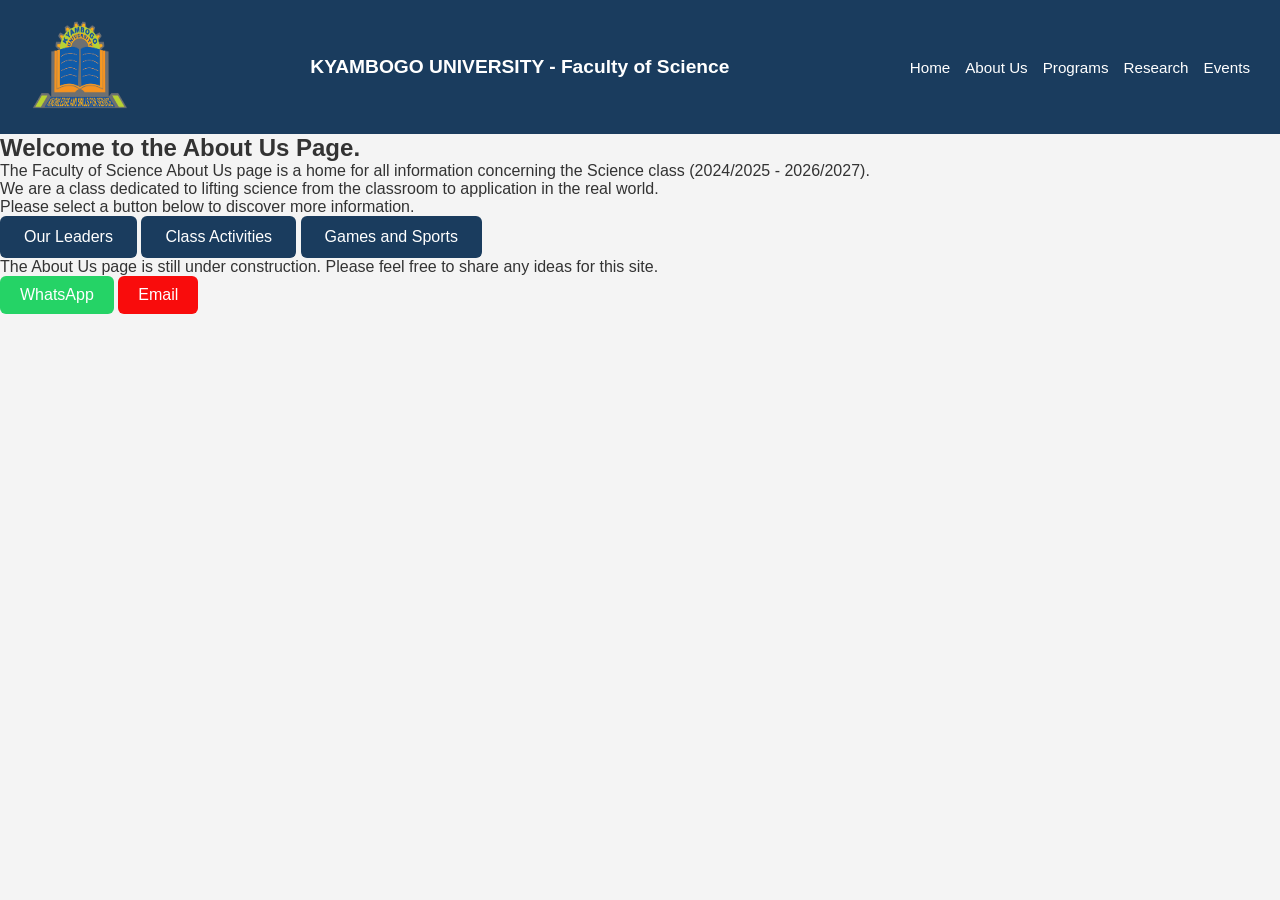
==== about.html @ 46106ded "Add files via upload" ====
<!DOCTYPE html>
<html lang="en">
<head>
    <meta charset="UTF-8">
    <meta name="viewport" content="width=device-width, initial-scale=1.0">
    <title>ESP-SITE</title>
    <link rel="stylesheet" href="style.css">
</head>
<body>
    <nav>
        <div class="logo">
            <img src="kyambogo-logo.png" alt="Kyambogo University Logo" class="logo" width="100" height="100">
        </div>
        <h1>KYAMBOGO UNIVERSITY - Faculty of Science</h1>
        <div class="nav-buttons">
            <a href="index.html" class="nav-button">Home</a>
            <a href="about.html" class="nav-button">About Us</a>
            <a href="programs.html" class="nav-button">Programs</a>
            <a href="research.html" class="nav-button">Research</a>
            <a href="events.html" class="nav-button">Events</a>
            </div>
    </nav>
    <div class="about-intro">
        <h2>Welcome to the About Us Page.</h2>
        <p>The Faculty of Science About Us page is a home for all information concerning the Science class (2024/2025 - 2026/2027).<br />
        We are a class dedicated to lifting science from the classroom to application in the real world.
        </p>
    </div>
        <p>Please select a button below to discover more information.</p>
    <div class="about-buttons">
        <button id="leaders-btn">Our Leaders</button>
        <button id="activities-btn">Class Activities</button>
        <button id="sports-btn">Games and Sports</button>
    </div>
    <p>The About Us page is still under construction. Please feel free to share any ideas for this site.</p>
    <div class="chat-buttons">
        <a href="https://wa.me/message/AQWI6FFGM642B1"><button class="whatsapp">WhatsApp</button></a>
        <a href="mailto:kavumarodgersscientist@gmail.com"><button class="email">Email</button></a>
    </div>
    <div id="about-section">

    </div>
    <script src="about.js"></script>
</body>
</html>
---- style.css ----
* {
    margin: 0;
    padding: 0;
    box-sizing: border-box;
}

body {
    font-family: Arial, sans-serif;
    background-color: #f4f4f4;
    color: #333;
}

nav {
    display: flex;
    align-items: center;
    justify-content: space-between;
    background-color: #1a3c5e;
    padding: 15px 30px;
    color: white;
}

nav h1 {
    font-size: 1.2rem;
}

.nav-buttons {
    display: flex;
    gap: 15px;
}

.nav-button {
    color: white;
    text-decoration: none;
    font-size: 0.95rem;
}

.nav-button:hover {
    text-decoration: underline;
}

.welcome-container {
    padding: 40px 30px;
    max-width: 900px;
    margin: 0 auto;
}

.welcome h2 {
    margin-bottom: 10px;
    color: #1a3c5e;
}
.faculty-info {
    margin-top: 25px;
}

.faculty-info h3 {
    margin-bottom: 8px;
    color: #1a3c5e;
}

h4 {
    text-align: center;
    margin: 20px 0 10px;
}

.program-buttons {
    display: flex;
    justify-content: center;
    gap: 15px;
    margin-bottom: 30px;
}

.whatsapp {
    display: inline-block;
    background-color: #25D366;
    color: white;
    padding: 10px 20px;
    border-radius: 6px;
    text-decoration: none;
    font-size: 1rem;
}

.email {
    display: inline-block;
    background-color: #f90c0c;
    color: white;
    padding: 10px 20px;
    border-radius: 6px;
    text-decoration: none;
    font-size: 1rem;
}
button {
    background-color: #1a3c5e;
    color: white;
    border: none;
    padding: 12px 24px;
    border-radius: 6px;
    cursor: pointer;
    font-size: 1rem;
    flex: 0 1 auto;
}

button:hover {
    background-color: #2a5c8e;
}

#text-area {
    max-width: 900px;
    margin: 0 auto;
    padding: 30px;
    background-color: white;
    border-radius: 8px;
}

table {
    width: 100%;
    border-collapse: collapse;
    margin-bottom: 30px;
    font-size: 0.95rem;
}

th {
    background-color: #1a3c5e;
    color: white;
    padding: 10px 14px;
    text-align: left;
}

td {
    padding: 10px 14px;
    border-bottom: 1px solid #ddd;
}

tr:nth-child(even) {
    background-color: #f9f9f9;
}

tr:hover {
    background-color: #eef3f8;
}
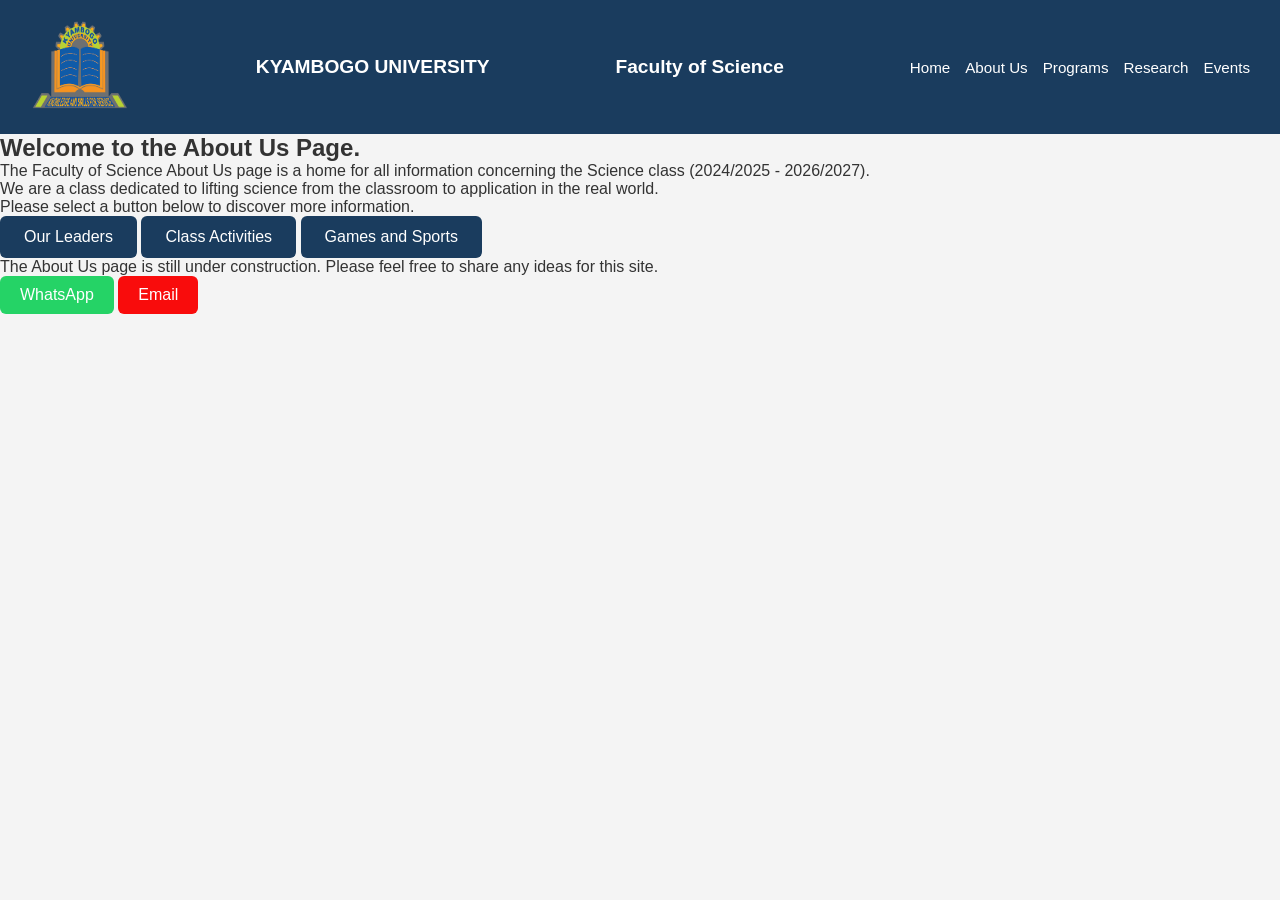
==== commit e0641fb7: "Refactor About Us page structure and content" ====
--- a/about.html
+++ b/about.html
@@ -11,7 +11,8 @@
         <div class="logo">
             <img src="kyambogo-logo.png" alt="Kyambogo University Logo" class="logo" width="100" height="100">
         </div>
-        <h1>KYAMBOGO UNIVERSITY - Faculty of Science</h1>
+        <h1>KYAMBOGO UNIVERSITY</h1>
+        <h1 align="center">Faculty of Science</h1>
         <div class="nav-buttons">
             <a href="index.html" class="nav-button">Home</a>
             <a href="about.html" class="nav-button">About Us</a>
@@ -42,4 +43,5 @@
     </div>
     <script src="about.js"></script>
 </body>
-</html>+
+</html>
--- a/style.css
+++ b/style.css
@@ -19,6 +19,17 @@
     color: white;
 }
 
+@media (max-width: 600px) {
+    nav {
+        flex-direction: column;
+        gap: 10px;
+    }
+    .tab-buttons {
+        display: flex;
+        flex-direction: column;
+        gap: 10px;
+    }
+}
 nav h1 {
     font-size: 1.2rem;
 }
@@ -136,4 +147,39 @@
 
 tr:hover {
     background-color: #eef3f8;
-}+
+}
+
+th:nth-child(1), td:nth-child(1) {width: 15%;}
+th:nth-child(2), td:nth-child(2) {width: 40%;}
+th:nth-child(3), td:nth-child(3) {width: 30%;}
+th:nth-child(4), td:nth-child(4) {width: 15%;}
+
+.tab-buttons {
+    display: flex;
+    gap: 5px;
+    margin-bottom: 0;
+    margin-top: 20px;
+}
+
+.tab-buttons button {
+    background-color: #e0e0e0;
+    color: #333;
+    border: none;
+    padding: 10px 20px;
+    border-radius: 6px 6px 0 0;
+    cursor: pointer;
+    font-size: 0.9rem;
+}
+
+.tab-buttons button:hover {
+    background-color: #1a3c5e;
+    color: white;
+}
+
+.tab-buttons button:active {
+    background-color: #1a3c5e;
+    color: white;
+}
+
+
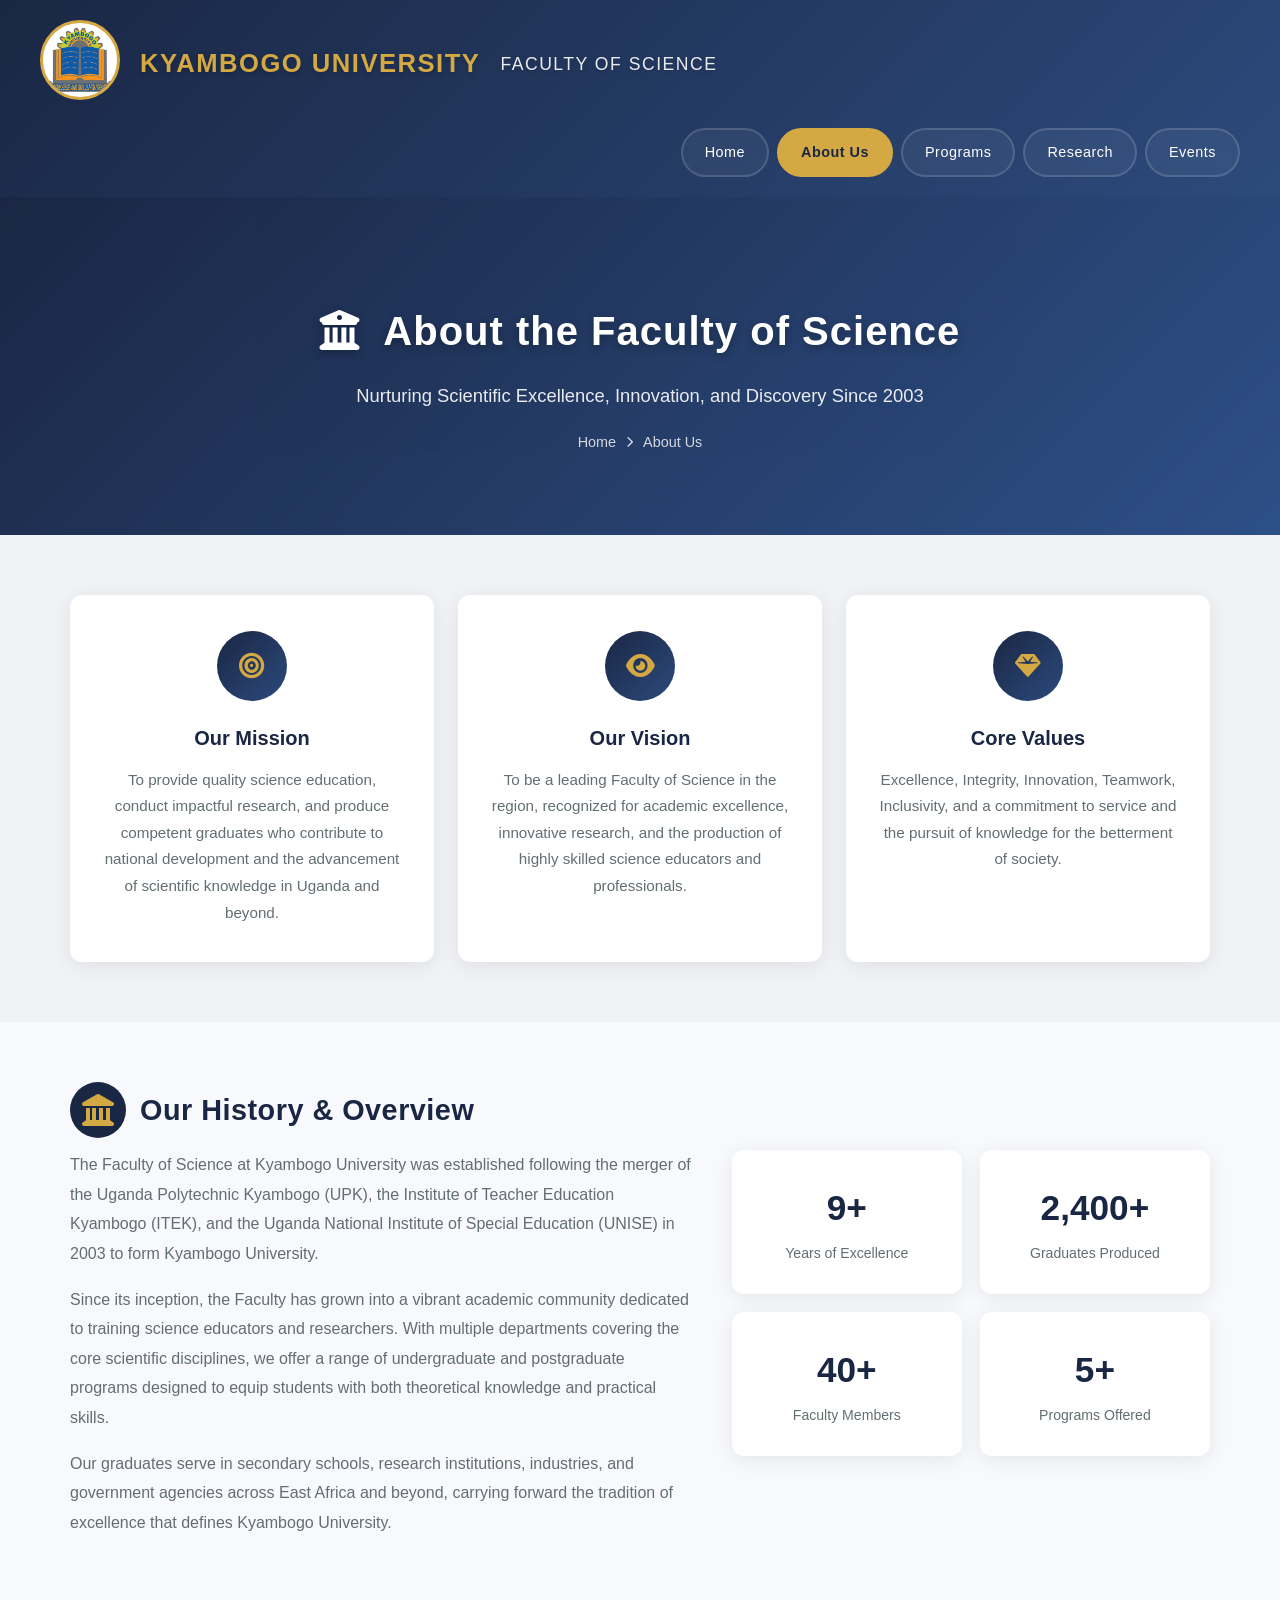
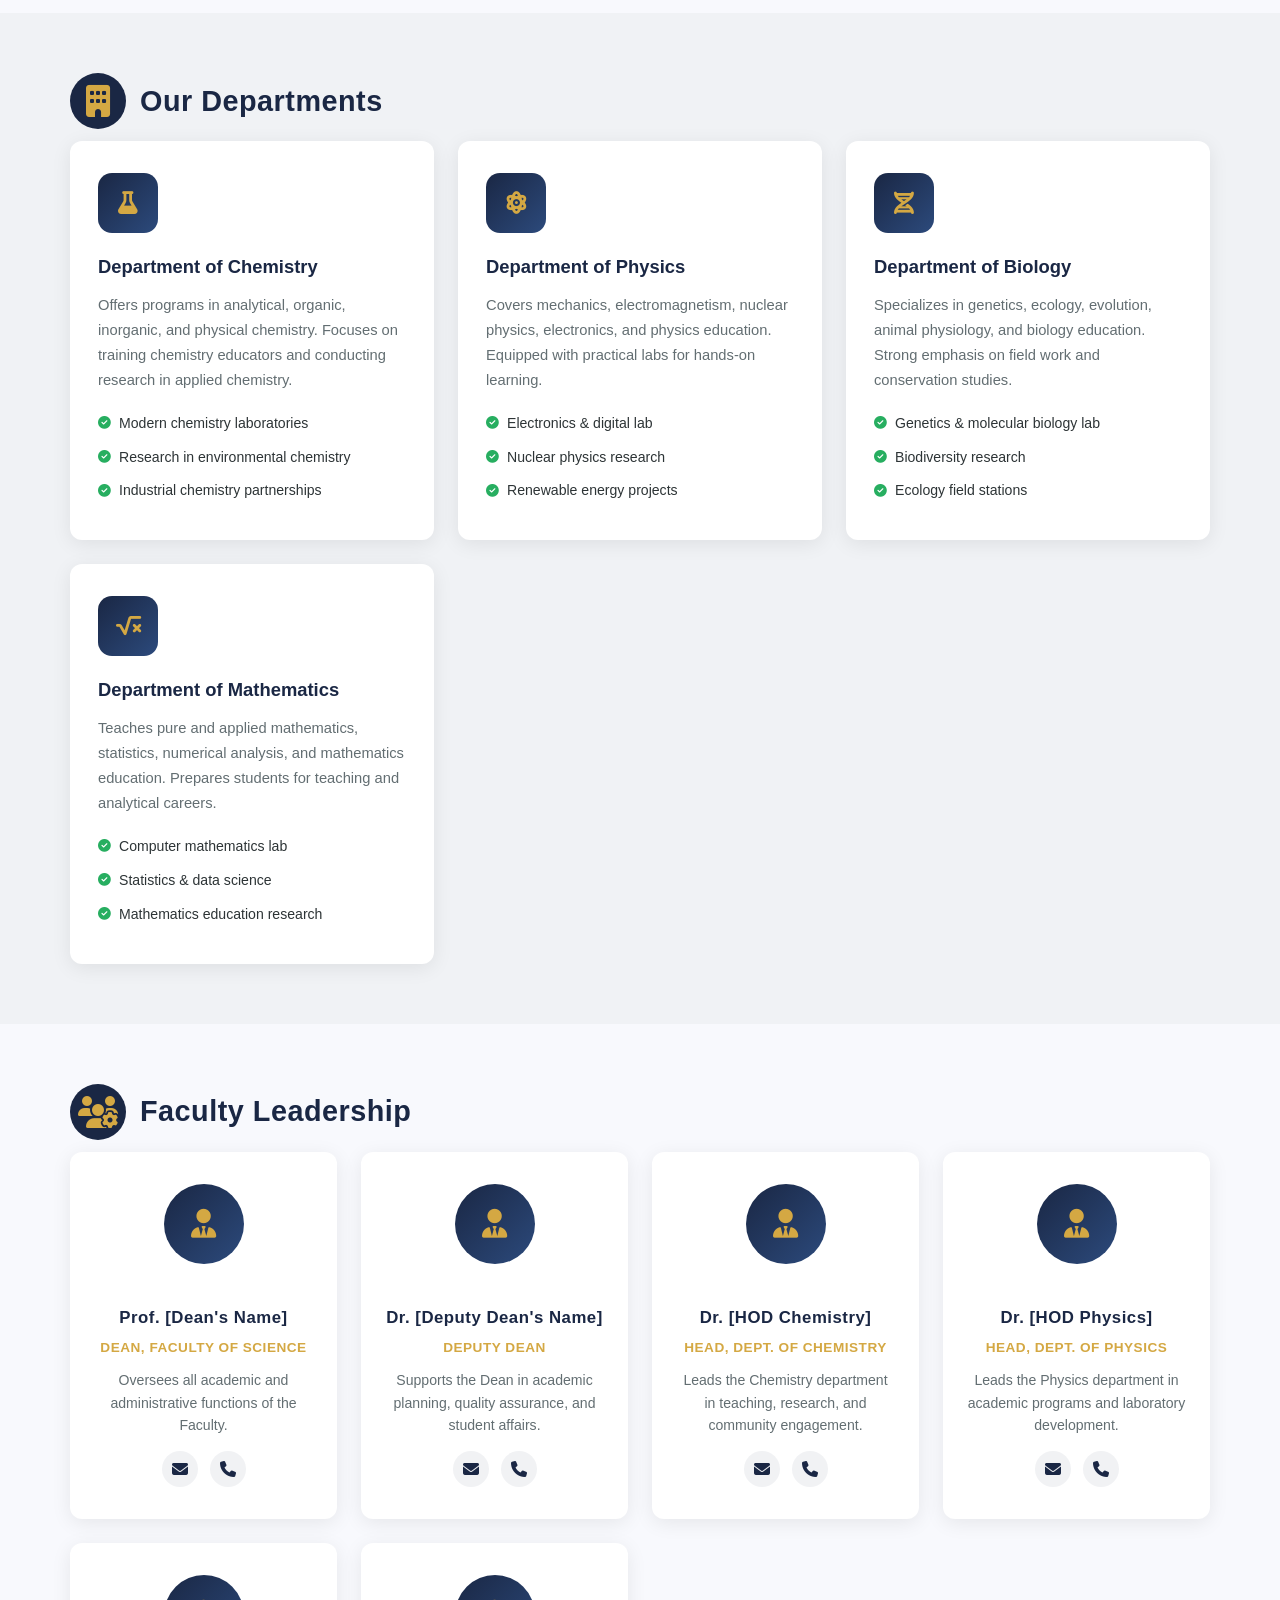
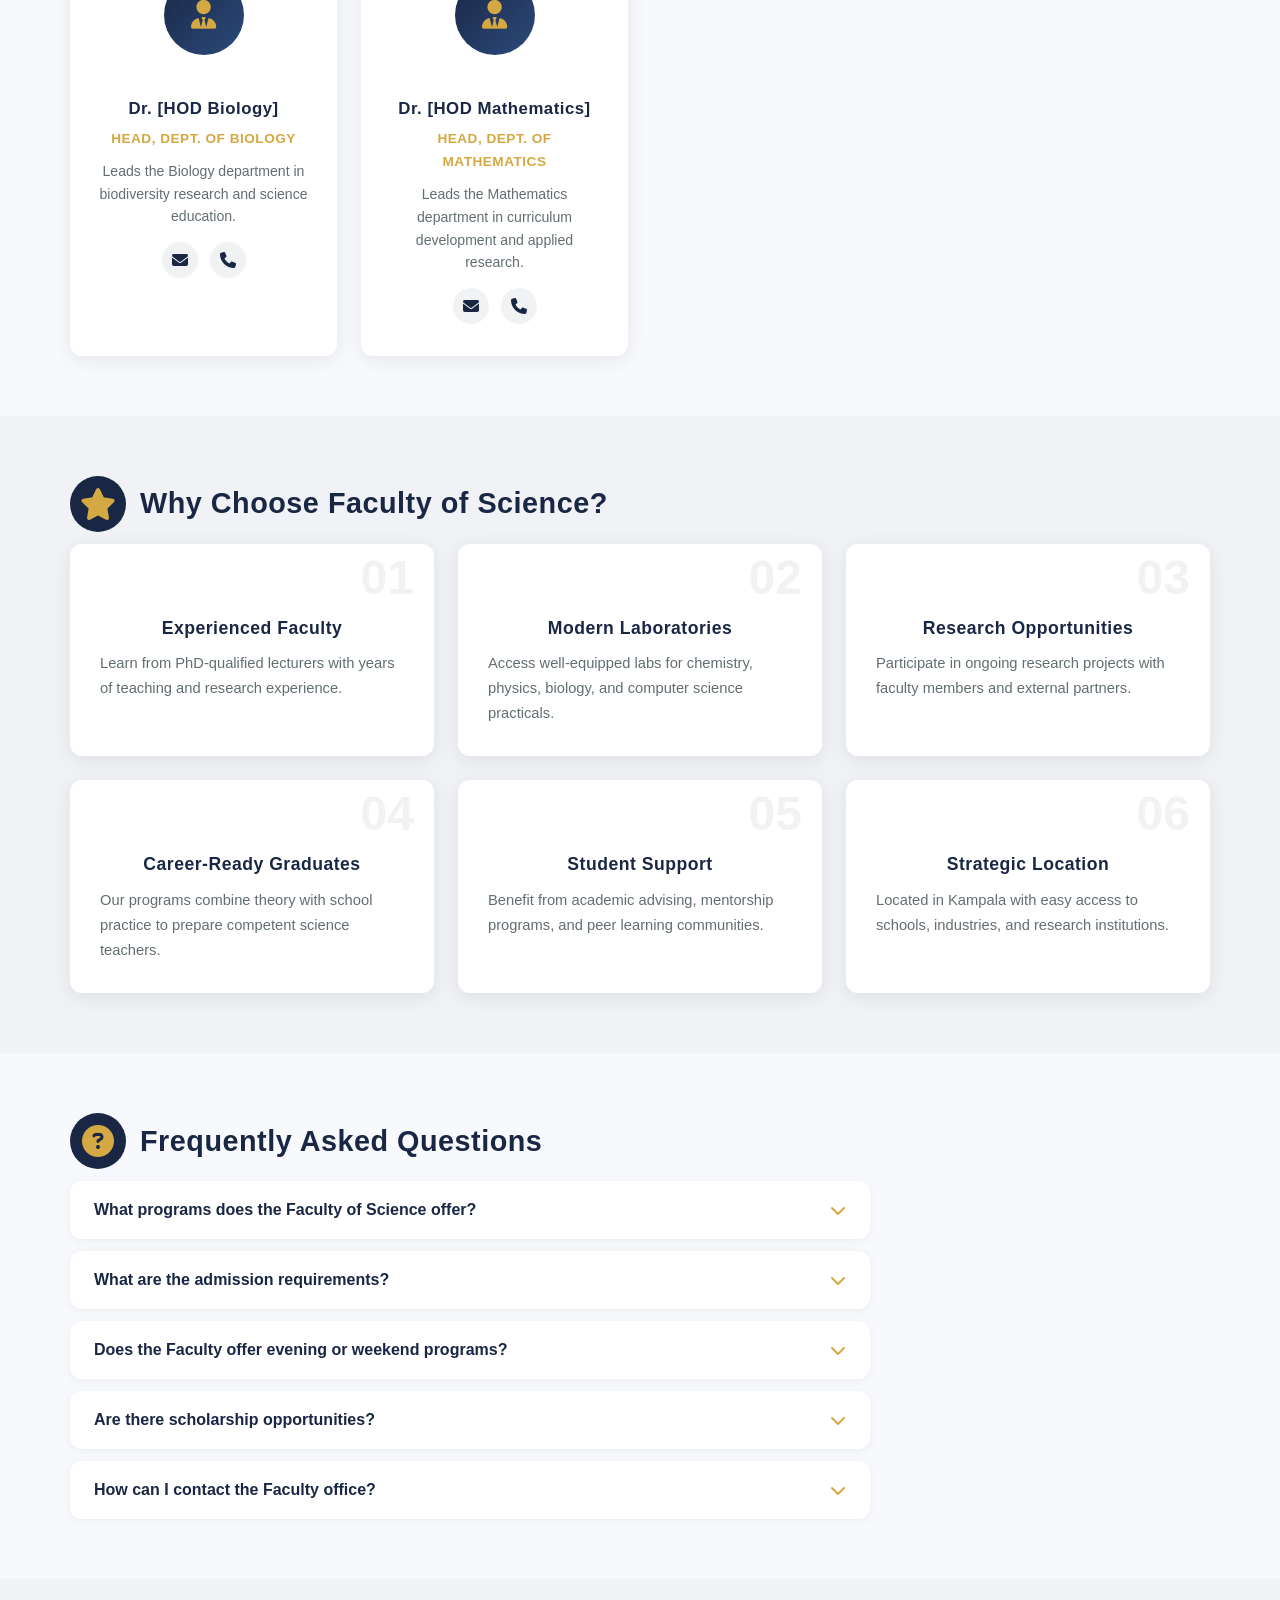
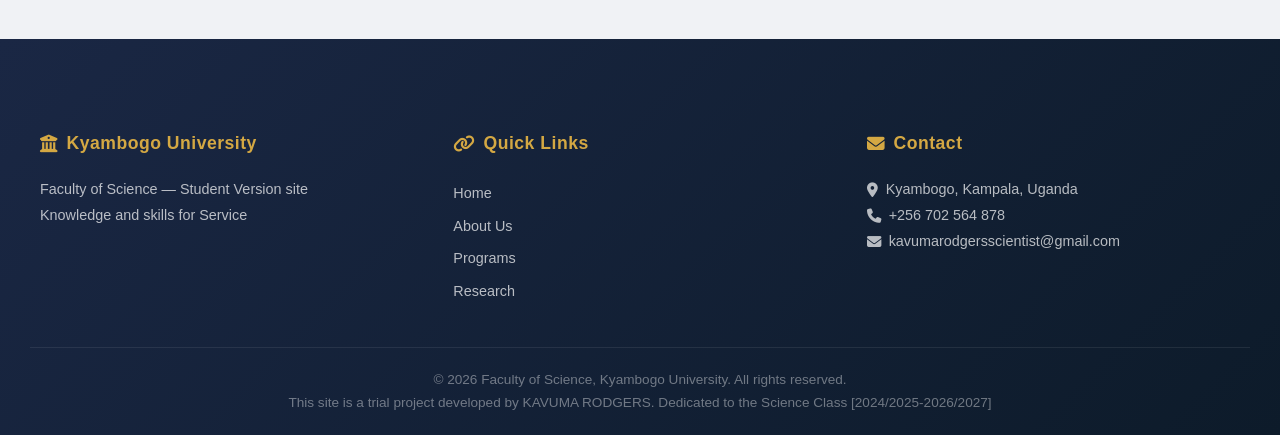
==== commit cb49fdd6: "Add about page for Faculty of Science This HTML file provides an overview of the Faculty of Science " ====
--- a/about.html
+++ b/about.html
@@ -1,47 +1,431 @@
-<!DOCTYPE html>
-<html lang="en">
-<head>
-    <meta charset="UTF-8">
-    <meta name="viewport" content="width=device-width, initial-scale=1.0">
-    <title>ESP-SITE</title>
-    <link rel="stylesheet" href="style.css">
-</head>
-<body>
-    <nav>
-        <div class="logo">
-            <img src="kyambogo-logo.png" alt="Kyambogo University Logo" class="logo" width="100" height="100">
-        </div>
-        <h1>KYAMBOGO UNIVERSITY</h1>
-        <h1 align="center">Faculty of Science</h1>
-        <div class="nav-buttons">
-            <a href="index.html" class="nav-button">Home</a>
-            <a href="about.html" class="nav-button">About Us</a>
-            <a href="programs.html" class="nav-button">Programs</a>
-            <a href="research.html" class="nav-button">Research</a>
-            <a href="events.html" class="nav-button">Events</a>
-            </div>
-    </nav>
-    <div class="about-intro">
-        <h2>Welcome to the About Us Page.</h2>
-        <p>The Faculty of Science About Us page is a home for all information concerning the Science class (2024/2025 - 2026/2027).<br />
-        We are a class dedicated to lifting science from the classroom to application in the real world.
-        </p>
-    </div>
-        <p>Please select a button below to discover more information.</p>
-    <div class="about-buttons">
-        <button id="leaders-btn">Our Leaders</button>
-        <button id="activities-btn">Class Activities</button>
-        <button id="sports-btn">Games and Sports</button>
-    </div>
-    <p>The About Us page is still under construction. Please feel free to share any ideas for this site.</p>
-    <div class="chat-buttons">
-        <a href="https://wa.me/message/AQWI6FFGM642B1"><button class="whatsapp">WhatsApp</button></a>
-        <a href="mailto:kavumarodgersscientist@gmail.com"><button class="email">Email</button></a>
-    </div>
-    <div id="about-section">
-
-    </div>
-    <script src="about.js"></script>
-</body>
-
-</html>
+<!-- ==================== about.html ==================== -->
+<!DOCTYPE html>
+<html lang="en">
+<head>
+    <meta charset="UTF-8">
+    <meta name="viewport" content="width=device-width, initial-scale=1.0">
+    <title>About Us - Faculty of Science | Kyambogo University</title>
+    <link rel="stylesheet" href="style.css">
+    <link rel="stylesheet" href="https://cdnjs.cloudflare.com/ajax/libs/font-awesome/6.5.0/css/all.min.css">
+</head>
+<body>
+
+    <!-- NAVIGATION -->
+    <nav>
+        <div class="logo">
+            <img src="kyambogo-logo.png" alt="Kyambogo University Logo" class="logo" width="100" height="100">
+        </div>
+        <h1>KYAMBOGO UNIVERSITY</h1>
+        <h1>Faculty of Science</h1>
+        <div class="nav-buttons">
+            <a href="index.html" class="nav-button">Home</a>
+            <a href="about.html" class="nav-button active-page">About Us</a>
+            <a href="programs.html" class="nav-button">Programs</a>
+            <a href="research.html" class="nav-button">Research</a>
+            <a href="events.html" class="nav-button">Events</a>
+        </div>
+    </nav>
+
+    <!-- PAGE HERO BANNER -->
+    <section class="page-hero about-hero">
+        <div class="hero-overlay"></div>
+        <div class="hero-content">
+            <h1><i class="fas fa-university"></i> About the Faculty of Science</h1>
+            <p>Nurturing Scientific Excellence, Innovation, and Discovery Since 2003</p>
+            <div class="hero-breadcrumb">
+                <a href="index.html">Home</a> <i class="fas fa-chevron-right"></i> <span>About Us</span>
+            </div>
+        </div>
+    </section>
+
+    <!-- MISSION, VISION, VALUES -->
+    <section class="content-section">
+        <div class="section-container">
+            <div class="mvv-grid">
+                <div class="mvv-card">
+                    <div class="mvv-icon"><i class="fas fa-bullseye"></i></div>
+                    <h3>Our Mission</h3>
+                    <p>To provide quality science education, conduct impactful research, and produce 
+                    competent graduates who contribute to national development and the advancement 
+                    of scientific knowledge in Uganda and beyond.</p>
+                </div>
+                <div class="mvv-card">
+                    <div class="mvv-icon"><i class="fas fa-eye"></i></div>
+                    <h3>Our Vision</h3>
+                    <p>To be a leading Faculty of Science in the region, recognized for academic 
+                    excellence, innovative research, and the production of highly skilled science 
+                    educators and professionals.</p>
+                </div>
+                <div class="mvv-card">
+                    <div class="mvv-icon"><i class="fas fa-gem"></i></div>
+                    <h3>Core Values</h3>
+                    <p>Excellence, Integrity, Innovation, Teamwork, Inclusivity, and a commitment 
+                    to service and the pursuit of knowledge for the betterment of society.</p>
+                </div>
+            </div>
+        </div>
+    </section>
+
+    <!-- HISTORY & OVERVIEW -->
+    <section class="content-section alt-bg">
+        <div class="section-container">
+            <div class="section-title">
+                <i class="fas fa-landmark"></i>
+                <h2>Our History & Overview</h2>
+            </div>
+            <div class="two-col-layout">
+                <div class="text-block">
+                    <p>The Faculty of Science at Kyambogo University was established following the 
+                    merger of the Uganda Polytechnic Kyambogo (UPK), the Institute of Teacher 
+                    Education Kyambogo (ITEK), and the Uganda National Institute of Special 
+                    Education (UNISE) in 2003 to form Kyambogo University.</p>
+                    <p>Since its inception, the Faculty has grown into a vibrant academic community 
+                    dedicated to training science educators and researchers. With multiple departments 
+                    covering the core scientific disciplines, we offer a range of undergraduate and 
+                    postgraduate programs designed to equip students with both theoretical knowledge 
+                    and practical skills.</p>
+                    <p>Our graduates serve in secondary schools, research institutions, industries, 
+                    and government agencies across East Africa and beyond, carrying forward the 
+                    tradition of excellence that defines Kyambogo University.</p>
+                </div>
+                <div class="stats-block">
+                    <div class="stat-card">
+                        <div class="stat-number" data-target="20">0</div>
+                        <div class="stat-label">Years of Excellence</div>
+                    </div>
+                    <div class="stat-card">
+                        <div class="stat-number" data-target="5000">0</div>
+                        <div class="stat-label">Graduates Produced</div>
+                    </div>
+                    <div class="stat-card">
+                        <div class="stat-number" data-target="85">0</div>
+                        <div class="stat-label">Faculty Members</div>
+                    </div>
+                    <div class="stat-card">
+                        <div class="stat-number" data-target="12">0</div>
+                        <div class="stat-label">Programs Offered</div>
+                    </div>
+                </div>
+            </div>
+        </div>
+    </section>
+
+    <!-- DEPARTMENTS -->
+    <section class="content-section">
+        <div class="section-container">
+            <div class="section-title">
+                <i class="fas fa-building"></i>
+                <h2>Our Departments</h2>
+            </div>
+            <div class="dept-grid">
+                <div class="dept-card">
+                    <div class="dept-icon"><i class="fas fa-flask"></i></div>
+                    <h3>Department of Chemistry</h3>
+                    <p>Offers programs in analytical, organic, inorganic, and physical chemistry. 
+                    Focuses on training chemistry educators and conducting research in applied chemistry.</p>
+                    <ul class="dept-highlights">
+                        <li><i class="fas fa-check-circle"></i> Modern chemistry laboratories</li>
+                        <li><i class="fas fa-check-circle"></i> Research in environmental chemistry</li>
+                        <li><i class="fas fa-check-circle"></i> Industrial chemistry partnerships</li>
+                    </ul>
+                </div>
+                <div class="dept-card">
+                    <div class="dept-icon"><i class="fas fa-atom"></i></div>
+                    <h3>Department of Physics</h3>
+                    <p>Covers mechanics, electromagnetism, nuclear physics, electronics, and physics 
+                    education. Equipped with practical labs for hands-on learning.</p>
+                    <ul class="dept-highlights">
+                        <li><i class="fas fa-check-circle"></i> Electronics & digital lab</li>
+                        <li><i class="fas fa-check-circle"></i> Nuclear physics research</li>
+                        <li><i class="fas fa-check-circle"></i> Renewable energy projects</li>
+                    </ul>
+                </div>
+                <div class="dept-card">
+                    <div class="dept-icon"><i class="fas fa-dna"></i></div>
+                    <h3>Department of Biology</h3>
+                    <p>Specializes in genetics, ecology, evolution, animal physiology, and biology 
+                    education. Strong emphasis on field work and conservation studies.</p>
+                    <ul class="dept-highlights">
+                        <li><i class="fas fa-check-circle"></i> Genetics & molecular biology lab</li>
+                        <li><i class="fas fa-check-circle"></i> Biodiversity research</li>
+                        <li><i class="fas fa-check-circle"></i> Ecology field stations</li>
+                    </ul>
+                </div>
+                <div class="dept-card">
+                    <div class="dept-icon"><i class="fas fa-square-root-alt"></i></div>
+                    <h3>Department of Mathematics</h3>
+                    <p>Teaches pure and applied mathematics, statistics, numerical analysis, and 
+                    mathematics education. Prepares students for teaching and analytical careers.</p>
+                    <ul class="dept-highlights">
+                        <li><i class="fas fa-check-circle"></i> Computer mathematics lab</li>
+                        <li><i class="fas fa-check-circle"></i> Statistics & data science</li>
+                        <li><i class="fas fa-check-circle"></i> Mathematics education research</li>
+                    </ul>
+                </div>
+            </div>
+        </div>
+    </section>
+
+    <!-- LEADERSHIP TEAM -->
+    <section class="content-section alt-bg">
+        <div class="section-container">
+            <div class="section-title">
+                <i class="fas fa-users-cog"></i>
+                <h2>Faculty Leadership</h2>
+            </div>
+            <div class="leadership-grid">
+                <div class="leader-card">
+                    <div class="leader-avatar">
+                        <i class="fas fa-user-tie"></i>
+                    </div>
+                    <h4>Prof. [Dean's Name]</h4>
+                    <span class="leader-role">Dean, Faculty of Science</span>
+                    <p>Oversees all academic and administrative functions of the Faculty.</p>
+                    <div class="leader-contact">
+                        <a href="#"><i class="fas fa-envelope"></i></a>
+                        <a href="#"><i class="fas fa-phone"></i></a>
+                    </div>
+                </div>
+                <div class="leader-card">
+                    <div class="leader-avatar">
+                        <i class="fas fa-user-tie"></i>
+                    </div>
+                    <h4>Dr. [Deputy Dean's Name]</h4>
+                    <span class="leader-role">Deputy Dean</span>
+                    <p>Supports the Dean in academic planning, quality assurance, and student affairs.</p>
+                    <div class="leader-contact">
+                        <a href="#"><i class="fas fa-envelope"></i></a>
+                        <a href="#"><i class="fas fa-phone"></i></a>
+                    </div>
+                </div>
+                <div class="leader-card">
+                    <div class="leader-avatar">
+                        <i class="fas fa-user-tie"></i>
+                    </div>
+                    <h4>Dr. [HOD Chemistry]</h4>
+                    <span class="leader-role">Head, Dept. of Chemistry</span>
+                    <p>Leads the Chemistry department in teaching, research, and community engagement.</p>
+                    <div class="leader-contact">
+                        <a href="#"><i class="fas fa-envelope"></i></a>
+                        <a href="#"><i class="fas fa-phone"></i></a>
+                    </div>
+                </div>
+                <div class="leader-card">
+                    <div class="leader-avatar">
+                        <i class="fas fa-user-tie"></i>
+                    </div>
+                    <h4>Dr. [HOD Physics]</h4>
+                    <span class="leader-role">Head, Dept. of Physics</span>
+                    <p>Leads the Physics department in academic programs and laboratory development.</p>
+                    <div class="leader-contact">
+                        <a href="#"><i class="fas fa-envelope"></i></a>
+                        <a href="#"><i class="fas fa-phone"></i></a>
+                    </div>
+                </div>
+                <div class="leader-card">
+                    <div class="leader-avatar">
+                        <i class="fas fa-user-tie"></i>
+                    </div>
+                    <h4>Dr. [HOD Biology]</h4>
+                    <span class="leader-role">Head, Dept. of Biology</span>
+                    <p>Leads the Biology department in biodiversity research and science education.</p>
+                    <div class="leader-contact">
+                        <a href="#"><i class="fas fa-envelope"></i></a>
+                        <a href="#"><i class="fas fa-phone"></i></a>
+                    </div>
+                </div>
+                <div class="leader-card">
+                    <div class="leader-avatar">
+                        <i class="fas fa-user-tie"></i>
+                    </div>
+                    <h4>Dr. [HOD Mathematics]</h4>
+                    <span class="leader-role">Head, Dept. of Mathematics</span>
+                    <p>Leads the Mathematics department in curriculum development and applied research.</p>
+                    <div class="leader-contact">
+                        <a href="#"><i class="fas fa-envelope"></i></a>
+                        <a href="#"><i class="fas fa-phone"></i></a>
+                    </div>
+                </div>
+            </div>
+        </div>
+    </section>
+
+    <!-- WHY CHOOSE US -->
+    <section class="content-section">
+        <div class="section-container">
+            <div class="section-title">
+                <i class="fas fa-star"></i>
+                <h2>Why Choose Faculty of Science?</h2>
+            </div>
+            <div class="why-grid">
+                <div class="why-item">
+                    <div class="why-number">01</div>
+                    <h4>Experienced Faculty</h4>
+                    <p>Learn from PhD-qualified lecturers with years of teaching and research experience.</p>
+                </div>
+                <div class="why-item">
+                    <div class="why-number">02</div>
+                    <h4>Modern Laboratories</h4>
+                    <p>Access well-equipped labs for chemistry, physics, biology, and computer science practicals.</p>
+                </div>
+                <div class="why-item">
+                    <div class="why-number">03</div>
+                    <h4>Research Opportunities</h4>
+                    <p>Participate in ongoing research projects with faculty members and external partners.</p>
+                </div>
+                <div class="why-item">
+                    <div class="why-number">04</div>
+                    <h4>Career-Ready Graduates</h4>
+                    <p>Our programs combine theory with school practice to prepare competent science teachers.</p>
+                </div>
+                <div class="why-item">
+                    <div class="why-number">05</div>
+                    <h4>Student Support</h4>
+                    <p>Benefit from academic advising, mentorship programs, and peer learning communities.</p>
+                </div>
+                <div class="why-item">
+                    <div class="why-number">06</div>
+                    <h4>Strategic Location</h4>
+                    <p>Located in Kampala with easy access to schools, industries, and research institutions.</p>
+                </div>
+            </div>
+        </div>
+    </section>
+
+    <!-- FAQ SECTION -->
+    <section class="content-section alt-bg">
+        <div class="section-container">
+            <div class="section-title">
+                <i class="fas fa-question-circle"></i>
+                <h2>Frequently Asked Questions</h2>
+            </div>
+            <div class="faq-list">
+                <div class="faq-item">
+                    <button class="faq-question" onclick="toggleFaq(this)">
+                        <span>What programs does the Faculty of Science offer?</span>
+                        <i class="fas fa-chevron-down"></i>
+                    </button>
+                    <div class="faq-answer">
+                        <p>We offer Bachelor of Science with Education (BSc. Ed) in combinations such as 
+                        Chemistry & Mathematics, Physics & Mathematics, and Biology & Chemistry. We also 
+                        offer postgraduate diplomas, Master's, and PhD programs in various science disciplines.</p>
+                    </div>
+                </div>
+                <div class="faq-item">
+                    <button class="faq-question" onclick="toggleFaq(this)">
+                        <span>What are the admission requirements?</span>
+                        <i class="fas fa-chevron-down"></i>
+                    </button>
+                    <div class="faq-answer">
+                        <p>Applicants must have a Uganda Advanced Certificate of Education (UACE) or equivalent 
+                        with at least two principal passes in relevant science subjects. Specific requirements 
+                        vary by program. Visit the admissions office or university website for detailed information.</p>
+                    </div>
+                </div>
+                <div class="faq-item">
+                    <button class="faq-question" onclick="toggleFaq(this)">
+                        <span>Does the Faculty offer evening or weekend programs?</span>
+                        <i class="fas fa-chevron-down"></i>
+                    </button>
+                    <div class="faq-answer">
+                        <p>Yes, some programs are available through the evening and weekend study modes, particularly 
+                        at the postgraduate level. Contact the Faculty office for current schedules and availability.</p>
+                    </div>
+                </div>
+                <div class="faq-item">
+                    <button class="faq-question" onclick="toggleFaq(this)">
+                        <span>Are there scholarship opportunities?</span>
+                        <i class="fas fa-chevron-down"></i>
+                    </button>
+                    <div class="faq-answer">
+                        <p>The university offers government sponsorship for qualifying students. Additional 
+                        scholarships may be available through external organizations and research grants. 
+                        Check with the Academic Registrar's office for current opportunities.</p>
+                    </div>
+                </div>
+                <div class="faq-item">
+                    <button class="faq-question" onclick="toggleFaq(this)">
+                        <span>How can I contact the Faculty office?</span>
+                        <i class="fas fa-chevron-down"></i>
+                    </button>
+                    <div class="faq-answer">
+                        <p>You can visit the Faculty of Science offices at Kyambogo University Main Campus, 
+                        email us at science@kyu.ac.ug, or call +256 XXX XXX XXX during working hours 
+                        (Monday – Friday, 8:00 AM – 5:00 PM).</p>
+                    </div>
+                </div>
+            </div>
+        </div>
+    </section>
+
+    <!-- FOOTER -->
+    <footer>
+        <div class="footer-content">
+            <div class="footer-col">
+                <h4><i class="fas fa-university"></i> Kyambogo University</h4>
+                <p>Faculty of Science — Student Version site</p>
+                <p>Knowledge and skills for Service</p>
+            </div>
+            <div class="footer-col">
+                <h4><i class="fas fa-link"></i> Quick Links</h4>
+                <a href="index.html">Home</a>
+                <a href="about.html">About Us</a>
+                <a href="programs.html">Programs</a>
+                <a href="research.html">Research</a>
+            </div>
+            <div class="footer-col">
+                <h4><i class="fas fa-envelope"></i> Contact</h4>
+                <p><i class="fas fa-map-marker-alt"></i> Kyambogo, Kampala, Uganda</p>
+                <p><i class="fas fa-phone"></i> +256 702 564 878</p>
+                <p><i class="fas fa-envelope"></i> kavumarodgersscientist@gmail.com</p>
+            </div>
+        </div>
+        <div class="footer-bottom">
+            <p>&copy; 2026 Faculty of Science, Kyambogo University. All rights reserved. </p>
+            <p>This site is a trial project developed by KAVUMA RODGERS. Dedicated to the Science Class [2024/2025-2026/2027]</p>
+        </div>
+    </footer>
+
+    <script>
+        // FAQ Toggle
+        function toggleFaq(btn) {
+            const item = btn.closest('.faq-item');
+            const isOpen = item.classList.contains('open');
+            document.querySelectorAll('.faq-item').forEach(i => i.classList.remove('open'));
+            if (!isOpen) item.classList.add('open');
+        }
+
+        // Counter Animation
+        function animateCounters() {
+            document.querySelectorAll('.stat-number').forEach(counter => {
+                const target = parseInt(counter.dataset.target);
+                const duration = 2000;
+                const step = target / (duration / 16);
+                let current = 0;
+                const timer = setInterval(() => {
+                    current += step;
+                    if (current >= target) {
+                        current = target;
+                        clearInterval(timer);
+                    }
+                    counter.textContent = Math.floor(current).toLocaleString() + '+';
+                }, 16);
+            });
+        }
+
+        // Intersection Observer for counter animation
+        const statsSection = document.querySelector('.stats-block');
+        if (statsSection) {
+            const observer = new IntersectionObserver((entries) => {
+                entries.forEach(entry => {
+                    if (entry.isIntersecting) {
+                        animateCounters();
+                        observer.unobserve(entry.target);
+                    }
+                });
+            }, { threshold: 0.5 });
+            observer.observe(statsSection);
+        }
+    </script>
+</body>
+</html>
--- a/style.css
+++ b/style.css
@@ -1,185 +1,3403 @@
-* {
-    margin: 0;
-    padding: 0;
-    box-sizing: border-box;
+/* ===== CSS Reset & Base ===== */
+*,
+*::before,
+*::after {
+  margin: 0;
+  padding: 0;
+  box-sizing: border-box;
+}
+
+:root {
+  --primary: #1a2744;
+  --primary-light: #2c4a7c;
+  --accent: #d4a843;
+  --accent-hover: #e6be5a;
+  --bg: #f0f2f5;
+  --card-bg: #ffffff;
+  --text: #2d3436;
+  --text-light: #636e72;
+  --border: #dfe6e9;
+  --success: #27ae60;
+  --danger: #e74c3c;
+  --warning: #f39c12;
+  --info: #3498db;
+  --shadow: 0 4px 20px rgba(0, 0, 0, 0.08);
+  --shadow-hover: 0 8px 30px rgba(0, 0, 0, 0.15);
+  --radius: 12px;
+  --transition: 0.3s cubic-bezier(0.4, 0, 0.2, 1);
+}
+
+html {
+  scroll-behavior: smooth;
 }
 
 body {
-    font-family: Arial, sans-serif;
-    background-color: #f4f4f4;
-    color: #333;
-}
-
+  font-family: 'Segoe UI', Tahoma, Geneva, Verdana, sans-serif;
+  background: var(--bg);
+  color: var(--text);
+  line-height: 1.7;
+  min-height: 100vh;
+  overflow-x: hidden;
+}
+
+/* ===== Navigation Bar ===== */
 nav {
-    display: flex;
+  background: linear-gradient(135deg, var(--primary) 0%, var(--primary-light) 100%);
+  color: #fff;
+  padding: 20px 40px;
+  display: flex;
+  align-items: center;
+  flex-wrap: wrap;
+  gap: 20px;
+  position:var(--transition);
+  top: 0;
+  z-index: 1000;
+  box-shadow: 0 4px 25px rgba(26, 39, 68, 0.35);
+}
+
+nav .logo {
+  flex-shrink: 0;
+}
+
+nav .logo img {
+  width: 80px;
+  height: 80px;
+  border-radius: 50%;
+  border: 3px solid var(--accent);
+  object-fit: cover;
+  transition: transform var(--transition);
+  background: #fff;
+}
+
+nav .logo img:hover {
+  transform: rotate(10deg) scale(1.08);
+}
+
+nav h1 {
+  font-size: 1.5rem;
+  font-weight: 700;
+  letter-spacing: 1.5px;
+  text-transform: uppercase;
+  text-shadow: 0 2px 4px rgba(0, 0, 0, 0.2);
+  line-height: 1.3;
+}
+
+nav h1:first-of-type {
+  font-size: 1.6rem;
+  color: var(--accent);
+}
+
+nav h1:last-of-type {
+  font-size: 1.1rem;
+  font-weight: 400;
+  opacity: 0.9;
+}
+
+.nav-buttons {
+  margin-left: auto;
+  display: flex;
+  gap: 8px;
+  flex-wrap: wrap;
+}
+
+.nav-button {
+  text-decoration: none;
+  color: #fff;
+  padding: 10px 22px;
+  border-radius: 30px;
+  font-size: 0.9rem;
+  font-weight: 500;
+  letter-spacing: 0.5px;
+  position: relative;
+  overflow: hidden;
+  transition: all var(--transition);
+  border: 2px solid rgba(255, 255, 255, 0.15);
+  background: rgba(255, 255, 255, 0.05);
+  backdrop-filter: blur(4px);
+}
+
+.nav-button::before {
+  content: '';
+  position: absolute;
+  top: 0;
+  left: -100%;
+  width: 100%;
+  height: 100%;
+  background: linear-gradient(90deg, transparent, rgba(255, 255, 255, 0.15), transparent);
+  transition: left 0.5s;
+}
+
+.nav-button:hover::before {
+  left: 100%;
+}
+
+.nav-button:hover {
+  background: var(--accent);
+  border-color: var(--accent);
+  color: var(--primary);
+  transform: translateY(-2px);
+  box-shadow: 0 4px 15px rgba(212, 168, 67, 0.4);
+}
+
+.nav-new {
+  border-color: var(--accent);
+  color: var(--accent);
+}
+
+/* ===== Welcome Section ===== */
+.welcome-container {
+  max-width: 1200px;
+  margin: 50px auto;
+  padding: 0 30px;
+  display: grid;
+  grid-template-columns: 1fr 1fr;
+  gap: 30px;
+  animation: fadeInUp 0.8s ease-out;
+}
+
+@keyframes fadeInUp {
+  from {
+    opacity: 0;
+    transform: translateY(30px);
+  }
+  to {
+    opacity: 1;
+    transform: translateY(0);
+  }
+}
+
+@keyframes fadeIn {
+  from { opacity: 0; }
+  to { opacity: 1; }
+}
+
+@keyframes slideInRight {
+  from { opacity: 0; transform: translateX(40px); }
+  to { opacity: 1; transform: translateX(0); }
+}
+
+@keyframes slideInUp {
+  from { opacity: 0; transform: translateY(20px); }
+  to { opacity: 1; transform: translateY(0); }
+}
+
+@keyframes pop {
+  0% { transform: scale(0.8); opacity: 0; }
+  70% { transform: scale(1.05); }
+  100% { transform: scale(1); opacity: 1; }
+}
+
+@keyframes pulse {
+  0%, 100% { transform: scale(1); }
+  50% { transform: scale(1.08); }
+}
+
+.welcome,
+.faculty-info {
+  background: var(--card-bg);
+  border-radius: var(--radius);
+  padding: 40px;
+  box-shadow: var(--shadow);
+  transition: all var(--transition);
+  position: relative;
+  overflow: hidden;
+}
+
+.welcome::before,
+.faculty-info::before {
+  content: '';
+  position: absolute;
+  top: 0;
+  left: 0;
+  width: 100%;
+  height: 5px;
+  background: linear-gradient(90deg, var(--primary), var(--accent));
+}
+
+.welcome:hover,
+.faculty-info:hover {
+  transform: translateY(-5px);
+  box-shadow: var(--shadow-hover);
+}
+
+.welcome h2 {
+  color: var(--primary);
+  font-size: 1.6rem;
+  margin-bottom: 18px;
+  position: relative;
+  padding-bottom: 12px;
+}
+
+.welcome h2::after {
+  content: '';
+  position: absolute;
+  bottom: 0;
+  left: 0;
+  width: 60px;
+  height: 3px;
+  background: var(--accent);
+  border-radius: 2px;
+}
+
+.welcome p,
+.faculty-info p {
+  color: var(--text-light);
+  font-size: 1.02rem;
+  line-height: 1.85;
+}
+
+.faculty-info h3 {
+  color: var(--primary);
+  font-size: 1.35rem;
+  margin-bottom: 16px;
+  display: flex;
+  align-items: center;
+  gap: 10px;
+}
+
+.faculty-info h3::before {
+  content: '🎓';
+  font-size: 1.4rem;
+}
+
+/* ===== Quick Actions Bar (NEW) ===== */
+.quick-actions {
+  max-width: 1200px;
+  margin: 0 auto 30px;
+  padding: 0 30px;
+  display: flex;
+  gap: 14px;
+  flex-wrap: wrap;
+  justify-content: center;
+  animation: fadeInUp 0.8s ease-out 0.15s both;
+}
+
+.action-btn {
+  padding: 14px 28px;
+  font-size: 0.95rem;
+  font-weight: 600;
+  border: 2px solid var(--primary);
+  border-radius: 50px;
+  background: var(--card-bg);
+  color: var(--primary);
+  cursor: pointer;
+  transition: all var(--transition);
+  display: flex;
+  align-items: center;
+  gap: 8px;
+}
+
+.action-btn i {
+  font-size: 1.1rem;
+}
+
+.action-btn:hover {
+  background: var(--primary);
+  color: #fff;
+  transform: translateY(-3px);
+  box-shadow: 0 6px 20px rgba(26, 39, 68, 0.25);
+}
+
+/* ===== Program Selection (ORIGINAL) ===== */
+h4 {
+  text-align: center;
+  font-size: 1.35rem;
+  color: var(--primary);
+  margin: 40px 0 20px;
+  font-weight: 600;
+  letter-spacing: 0.5px;
+  animation: fadeInUp 0.8s ease-out 0.2s both;
+}
+
+.program-buttons {
+  display: flex;
+  justify-content: center;
+  gap: 20px;
+  flex-wrap: wrap;
+  padding: 0 30px 40px;
+  animation: fadeInUp 0.8s ease-out 0.4s both;
+}
+
+.program-buttons button {
+  padding: 18px 36px;
+  font-size: 1rem;
+  font-weight: 600;
+  border: none;
+  border-radius: 50px;
+  cursor: pointer;
+  transition: all var(--transition);
+  letter-spacing: 0.5px;
+  position: relative;
+  overflow: hidden;
+  box-shadow: 0 4px 15px rgba(0, 0, 0, 0.1);
+}
+
+.program-buttons button::after {
+  content: '';
+  position: absolute;
+  width: 0;
+  height: 0;
+  top: 50%;
+  left: 50%;
+  background: rgba(255, 255, 255, 0.2);
+  border-radius: 50%;
+  transform: translate(-50%, -50%);
+  transition: width 0.6s, height 0.6s;
+}
+
+.program-buttons button:active::after {
+  width: 300px;
+  height: 300px;
+}
+
+#chem-math-btn {
+  background: linear-gradient(135deg, #6c5ce7, #a29bfe);
+  color: #fff;
+}
+
+#chem-math-btn:hover {
+  background: linear-gradient(135deg, #5b4cdb, #8c83f7);
+  transform: translateY(-4px) scale(1.03);
+  box-shadow: 0 8px 25px rgba(108, 92, 231, 0.45);
+}
+
+#phy-math-btn {
+  background: linear-gradient(135deg, #00b894, #55efc4);
+  color: #fff;
+}
+
+#phy-math-btn:hover {
+  background: linear-gradient(135deg, #00a382, #3de3b3);
+  transform: translateY(-4px) scale(1.03);
+  box-shadow: 0 8px 25px rgba(0, 184, 148, 0.45);
+}
+
+#bio-chem-btn {
+  background: linear-gradient(135deg, #e17055, #fab1a0);
+  color: #fff;
+}
+
+#bio-chem-btn:hover {
+  background: linear-gradient(135deg, #d35944, #f79f8e);
+  transform: translateY(-4px) scale(1.03);
+  box-shadow: 0 8px 25px rgba(225, 112, 85, 0.45);
+}
+
+/* ===== Text Area / Dynamic Content (ORIGINAL) ===== */
+#text-area {
+  max-width: 1200px;
+  margin: 0 auto 60px;
+  padding: 0 30px;
+  animation: fadeInUp 0.6s ease-out;
+}
+
+#text-area h2 {
+  color: var(--primary);
+  font-size: 1.8rem;
+  text-align: center;
+  margin-bottom: 16px;
+  padding-bottom: 14px;
+  border-bottom: 3px solid var(--accent);
+  display: inline-block;
+  width: 100%;
+}
+
+#text-area > p {
+  background: var(--card-bg);
+  padding: 28px 32px;
+  border-radius: var(--radius);
+  box-shadow: var(--shadow);
+  color: var(--text-light);
+  font-size: 1.05rem;
+  line-height: 1.85;
+  margin-bottom: 30px;
+  border-left: 5px solid var(--accent);
+}
+
+#text-area h3 {
+  color: var(--primary);
+  font-size: 1.3rem;
+  margin: 30px 0 14px;
+  padding-left: 14px;
+  border-left: 4px solid var(--accent);
+}
+
+#text-area ul {
+  list-style: none;
+  padding: 0;
+  display: grid;
+  grid-template-columns: repeat(auto-fill, minmax(320px, 1fr));
+  gap: 12px;
+  margin-bottom: 30px;
+}
+
+#text-area ul li {
+  background: var(--card-bg);
+  padding: 14px 20px;
+  border-radius: 8px;
+  box-shadow: 0 2px 8px rgba(0, 0, 0, 0.05);
+  transition: all var(--transition);
+  position: relative;
+  padding-left: 36px;
+  font-size: 0.95rem;
+  border: 1px solid var(--border);
+}
+
+#text-area ul li::before {
+  content: '✦';
+  position: absolute;
+  left: 14px;
+  color: var(--accent);
+  font-size: 0.8rem;
+  top: 50%;
+  transform: translateY(-50%);
+}
+
+#text-area ul li:hover {
+  background: var(--primary);
+  color: #fff;
+  transform: translateX(8px);
+  box-shadow: 0 4px 15px rgba(26, 39, 68, 0.2);
+  border-color: var(--primary);
+}
+
+#text-area ul li:hover::before {
+  color: var(--accent);
+}
+
+/* ===== Day Tab Buttons ===== */
+.tab-buttons {
+  display: flex;
+  justify-content: center;
+  gap: 10px;
+  flex-wrap: wrap;
+  margin: 30px 0 20px;
+  padding: 6px;
+  background: var(--card-bg);
+  border-radius: 50px;
+  box-shadow: var(--shadow);
+  max-width: 700px;
+  margin-left: auto;
+  margin-right: auto;
+}
+
+.tab-buttons button {
+  padding: 12px 28px;
+  font-size: 0.95rem;
+  font-weight: 600;
+  border: none;
+  border-radius: 50px;
+  cursor: pointer;
+  background: transparent;
+  color: var(--text-light);
+  transition: all var(--transition);
+  letter-spacing: 0.3px;
+}
+
+.tab-buttons button:hover,
+.tab-buttons button.active-tab {
+  background: linear-gradient(135deg, var(--primary), var(--primary-light));
+  color: #fff;
+  transform: scale(1.05);
+  box-shadow: 0 4px 15px rgba(26, 39, 68, 0.3);
+}
+
+/* ===== Timetable Tables ===== */
+#text-area table {
+  width: 100%;
+  border-collapse: separate;
+  border-spacing: 0;
+  background: var(--card-bg);
+  border-radius: var(--radius);
+  overflow: hidden;
+  box-shadow: var(--shadow);
+  margin-bottom: 20px;
+}
+
+#text-area table thead {
+  background: linear-gradient(135deg, var(--primary), var(--primary-light));
+}
+
+#text-area table thead th {
+  color: #fff;
+  padding: 16px 20px;
+  text-align: left;
+  font-weight: 600;
+  font-size: 0.92rem;
+  letter-spacing: 0.8px;
+  text-transform: uppercase;
+}
+
+#text-area table tbody tr {
+  transition: all var(--transition);
+  border-bottom: 1px solid var(--border);
+}
+
+#text-area table tbody tr:last-child {
+  border-bottom: none;
+}
+
+#text-area table tbody tr:nth-child(even) {
+  background: #f8f9fd;
+}
+
+#text-area table tbody tr:hover {
+  background: linear-gradient(90deg, rgba(212, 168, 67, 0.08), rgba(26, 39, 68, 0.05));
+  transform: scale(1.005);
+}
+
+#text-area table tbody td {
+  padding: 16px 20px;
+  font-size: 0.95rem;
+  color: var(--text);
+  vertical-align: middle;
+}
+
+#text-area table tbody td:first-child {
+  font-weight: 600;
+  color: var(--primary);
+  white-space: nowrap;
+}
+
+#text-area table tbody td:last-child {
+  font-family: 'Courier New', monospace;
+  font-weight: 700;
+  color: var(--primary-light);
+  background: rgba(26, 39, 68, 0.04);
+  border-radius: 4px;
+}
+
+#text-area div[id^="day-"] h3 {
+  text-align: center;
+  font-size: 1.25rem;
+  color: var(--accent);
+  border-left: none;
+  padding-left: 0;
+  margin-bottom: 16px;
+  text-transform: uppercase;
+  letter-spacing: 2px;
+}
+
+/* ===== Feature Sections (NEW) ===== */
+.feature-section {
+  max-width: 1200px;
+  margin: 0 auto 60px;
+  padding: 0 30px;
+  animation: fadeInUp 0.6s ease-out;
+}
+
+.section-header {
+  display: flex;
+  align-items: center;
+  gap: 14px;
+  margin-bottom: 10px;
+}
+
+.section-header i {
+  font-size: 2rem;
+  color: var(--accent);
+  background: var(--primary);
+  width: 56px;
+  height: 56px;
+  display: flex;
+  align-items: center;
+  justify-content: center;
+  border-radius: 50%;
+}
+
+.section-header h2 {
+  color: var(--primary);
+  font-size: 1.7rem;
+  letter-spacing: 0.5px;
+}
+
+.section-description {
+  margin-bottom: 24px;
+}
+
+.section-description p {
+  color: var(--text-light);
+  font-size: 1rem;
+  max-width: 700px;
+}
+
+/* ===== Announcements (NEW) ===== */
+.announcements-list {
+  display: flex;
+  flex-direction: column;
+  gap: 20px;
+}
+
+.announcement-card {
+  background: var(--card-bg);
+  border-radius: var(--radius);
+  padding: 24px 28px;
+  box-shadow: var(--shadow);
+  border-left: 5px solid var(--info);
+  transition: all var(--transition);
+  animation: slideInUp 0.5s ease-out;
+}
+
+.announcement-card:hover {
+  transform: translateY(-3px);
+  box-shadow: var(--shadow-hover);
+}
+
+.announcement-card.pinned {
+  border-left-color: var(--accent);
+  background: linear-gradient(135deg, #fffdf5, #fff);
+}
+
+.announcement-card[data-category="urgent"] {
+  border-left-color: var(--danger);
+}
+
+.announcement-card[data-category="exam"] {
+  border-left-color: #6c5ce7;
+}
+
+.announcement-card[data-category="deadline"] {
+  border-left-color: var(--warning);
+}
+
+.announcement-card[data-category="event"] {
+  border-left-color: var(--success);
+}
+
+.announcement-header {
+  display: flex;
+  align-items: center;
+  gap: 12px;
+  margin-bottom: 14px;
+  flex-wrap: wrap;
+}
+
+.announcement-avatar {
+  width: 42px;
+  height: 42px;
+  border-radius: 50%;
+  background: linear-gradient(135deg, var(--primary), var(--primary-light));
+  display: flex;
+  align-items: center;
+  justify-content: center;
+  color: #fff;
+  font-size: 1rem;
+  flex-shrink: 0;
+}
+
+.announcement-meta {
+  display: flex;
+  flex-direction: column;
+}
+
+.announcement-author {
+  font-weight: 700;
+  color: var(--primary);
+  font-size: 0.95rem;
+}
+
+.announcement-date {
+  font-size: 0.8rem;
+  color: var(--text-light);
+}
+
+.announcement-badge {
+  margin-left: auto;
+  padding: 4px 14px;
+  border-radius: 20px;
+  font-size: 0.75rem;
+  font-weight: 600;
+  text-transform: uppercase;
+  letter-spacing: 0.5px;
+}
+
+.badge-pinned {
+  background: rgba(212, 168, 67, 0.15);
+  color: var(--accent);
+}
+
+.badge-general {
+  background: rgba(52, 152, 219, 0.12);
+  color: var(--info);
+}
+
+.badge-exam {
+  background: rgba(108, 92, 231, 0.12);
+  color: #6c5ce7;
+}
+
+.badge-deadline {
+  background: rgba(243, 156, 18, 0.12);
+  color: var(--warning);
+}
+
+.badge-event {
+  background: rgba(39, 174, 96, 0.12);
+  color: var(--success);
+}
+
+.badge-urgent {
+  background: rgba(231, 76, 60, 0.12);
+  color: var(--danger);
+}
+
+.announcement-title {
+  font-size: 1.15rem;
+  color: var(--primary);
+  margin-bottom: 8px;
+}
+
+.announcement-body {
+  color: var(--text-light);
+  font-size: 0.95rem;
+  line-height: 1.7;
+}
+
+.announcement-footer {
+  margin-top: 16px;
+  display: flex;
+  gap: 16px;
+  padding-top: 12px;
+  border-top: 1px solid var(--border);
+}
+
+.like-btn,
+.reply-btn {
+  background: none;
+  border: none;
+  cursor: pointer;
+  font-size: 0.9rem;
+  color: var(--text-light);
+  display: flex;
+  align-items: center;
+  gap: 6px;
+  padding: 6px 14px;
+  border-radius: 20px;
+  transition: all var(--transition);
+}
+
+.like-btn:hover {
+  background: rgba(231, 76, 60, 0.08);
+  color: var(--danger);
+}
+
+.like-btn.liked {
+  color: var(--danger);
+}
+
+.like-btn.liked i {
+  font-weight: 900;
+}
+
+.reply-btn:hover {
+  background: rgba(52, 152, 219, 0.08);
+  color: var(--info);
+}
+
+/* Reply Section */
+.reply-section {
+  margin-top: 14px;
+  padding-top: 14px;
+  border-top: 1px dashed var(--border);
+}
+
+.replies-container {
+  display: flex;
+  flex-direction: column;
+  gap: 10px;
+  margin-bottom: 12px;
+}
+
+.reply-bubble {
+  background: #f0f2f5;
+  padding: 10px 16px;
+  border-radius: 14px;
+  font-size: 0.88rem;
+  animation: slideInUp 0.3s ease-out;
+}
+
+.reply-bubble strong {
+  color: var(--primary);
+  font-size: 0.82rem;
+}
+
+.reply-input-row {
+  display: flex;
+  gap: 8px;
+}
+
+.reply-input {
+  flex: 1;
+  padding: 10px 16px;
+  border: 2px solid var(--border);
+  border-radius: 25px;
+  font-size: 0.9rem;
+  outline: none;
+  transition: border-color var(--transition);
+}
+
+.reply-input:focus {
+  border-color: var(--primary);
+}
+
+.reply-send-btn {
+  width: 40px;
+  height: 40px;
+  border: none;
+  border-radius: 50%;
+  background: var(--primary);
+  color: #fff;
+  cursor: pointer;
+  transition: all var(--transition);
+  display: flex;
+  align-items: center;
+  justify-content: center;
+}
+
+.reply-send-btn:hover {
+  background: var(--accent);
+  transform: scale(1.1);
+}
+
+/* ===== Shared Materials (NEW) ===== */
+.materials-filter {
+  display: flex;
+  gap: 8px;
+  margin-bottom: 20px;
+  flex-wrap: wrap;
+}
+
+.filter-btn {
+  padding: 8px 20px;
+  border: 2px solid var(--border);
+  border-radius: 25px;
+  background: var(--card-bg);
+  color: var(--text-light);
+  font-size: 0.88rem;
+  font-weight: 600;
+  cursor: pointer;
+  transition: all var(--transition);
+}
+
+.filter-btn:hover,
+.filter-btn.active {
+  background: var(--primary);
+  color: #fff;
+  border-color: var(--primary);
+}
+
+.materials-grid {
+  display: grid;
+  grid-template-columns: repeat(auto-fill, minmax(350px, 1fr));
+  gap: 18px;
+}
+
+.material-card {
+  background: var(--card-bg);
+  border-radius: var(--radius);
+  padding: 22px;
+  box-shadow: var(--shadow);
+  display: flex;
+  gap: 16px;
+  align-items: flex-start;
+  transition: all var(--transition);
+  animation: slideInUp 0.5s ease-out;
+}
+
+.material-card:hover {
+  transform: translateY(-3px);
+  box-shadow: var(--shadow-hover);
+}
+
+.material-icon {
+  width: 52px;
+  height: 52px;
+  border-radius: 12px;
+  display: flex;
+  align-items: center;
+  justify-content: center;
+  font-size: 1.3rem;
+  color: #fff;
+  flex-shrink: 0;
+}
+
+.material-icon.notes {
+  background: linear-gradient(135deg, #6c5ce7, #a29bfe);
+}
+
+.material-icon.past-paper {
+  background: linear-gradient(135deg, #e17055, #fab1a0);
+}
+
+.material-icon.link {
+  background: linear-gradient(135deg, #00b894, #55efc4);
+}
+
+.material-icon.other {
+  background: linear-gradient(135deg, #fdcb6e, #f39c12);
+}
+
+.material-info {
+  flex: 1;
+  min-width: 0;
+}
+
+.material-info h4 {
+  color: var(--primary);
+  font-size: 1rem;
+  margin-bottom: 4px;
+  text-align: left;
+}
+
+.material-meta {
+  font-size: 0.78rem;
+  color: var(--text-light);
+  margin-bottom: 6px;
+}
+
+.material-desc {
+  font-size: 0.88rem;
+  color: var(--text-light);
+  line-height: 1.5;
+}
+
+.material-actions {
+  display: flex;
+  flex-direction: column;
+  gap: 6px;
+}
+
+.material-download {
+  width: 40px;
+  height: 40px;
+  border: none;
+  border-radius: 50%;
+  background: rgba(26, 39, 68, 0.06);
+  color: var(--primary);
+  cursor: pointer;
+  transition: all var(--transition);
+  display: flex;
+  align-items: center;
+  justify-content: center;
+  font-size: 1rem;
+}
+
+.material-download:hover {
+  background: var(--primary);
+  color: #fff;
+  transform: scale(1.1);
+}
+
+/* ===== Modal Styles (NEW) ===== */
+.modal-overlay {
+  position: fixed;
+  top: 0;
+  left: 0;
+  width: 100%;
+  height: 100%;
+  background: rgba(26, 39, 68, 0.6);
+  backdrop-filter: blur(6px);
+  display: none;
+  align-items: center;
+  justify-content: center;
+  z-index: 2000;
+  padding: 20px;
+  animation: fadeIn 0.3s ease-out;
+}
+
+.modal-overlay.show {
+  display: flex;
+}
+
+.modal {
+  background: var(--card-bg);
+  border-radius: 16px;
+  width: 100%;
+  max-width: 560px;
+  max-height: 90vh;
+  overflow-y: auto;
+  box-shadow: 0 20px 60px rgba(0, 0, 0, 0.3);
+  animation: pop 0.4s ease-out;
+}
+
+.modal-header {
+  display: flex;
+  align-items: center;
+  justify-content: space-between;
+  padding: 24px 28px 18px;
+  border-bottom: 1px solid var(--border);
+  position: sticky;
+  top: 0;
+  background: var(--card-bg);
+  z-index: 1;
+  border-radius: 16px 16px 0 0;
+}
+
+.modal-header h2 {
+  font-size: 1.3rem;
+  color: var(--primary);
+  display: flex;
+  align-items: center;
+  gap: 10px;
+}
+
+.modal-header h2 i {
+  color: var(--accent);
+}
+
+.modal-close {
+  width: 36px;
+  height: 36px;
+  border: none;
+  border-radius: 50%;
+  background: rgba(26, 39, 68, 0.06);
+  color: var(--text-light);
+  font-size: 1.4rem;
+  cursor: pointer;
+  transition: all var(--transition);
+  display: flex;
+  align-items: center;
+  justify-content: center;
+}
+
+.modal-close:hover {
+  background: var(--danger);
+  color: #fff;
+  transform: rotate(90deg);
+}
+
+/* ===== Form Styles (NEW) ===== */
+form {
+  padding: 24px 28px 28px;
+  display: flex;
+  flex-direction: column;
+  gap: 18px;
+}
+
+.form-group {
+  display: flex;
+  flex-direction: column;
+  gap: 6px;
+}
+
+.form-group label {
+  font-size: 0.88rem;
+  font-weight: 600;
+  color: var(--primary);
+  letter-spacing: 0.3px;
+}
+
+.form-group input,
+.form-group select,
+.form-group textarea {
+  padding: 12px 16px;
+  border: 2px solid var(--border);
+  border-radius: 10px;
+  font-size: 0.95rem;
+  font-family: inherit;
+  color: var(--text);
+  outline: none;
+  transition: all var(--transition);
+  background: #fafbfc;
+}
+
+.form-group input:focus,
+.form-group select:focus,
+.form-group textarea:focus {
+  border-color: var(--primary);
+  background: #fff;
+  box-shadow: 0 0 0 4px rgba(26, 39, 68, 0.08);
+}
+
+.form-group textarea {
+  resize: vertical;
+  min-height: 80px;
+}
+
+.form-row {
+  display: grid;
+  grid-template-columns: 1fr 1fr;
+  gap: 14px;
+}
+
+.file-upload-area {
+  border: 2px dashed var(--border);
+  border-radius: 12px;
+  padding: 30px;
+  text-align: center;
+  cursor: pointer;
+  transition: all var(--transition);
+  position: relative;
+  background: #fafbfc;
+}
+
+.file-upload-area:hover {
+  border-color: var(--primary);
+  background: rgba(26, 39, 68, 0.02);
+}
+
+.file-upload-area i {
+  font-size: 2.2rem;
+  color: var(--primary-light);
+  margin-bottom: 8px;
+  display: block;
+}
+
+.file-upload-area p {
+  color: var(--text-light);
+  font-size: 0.9rem;
+}
+
+.file-upload-area p span {
+  color: var(--primary);
+  font-weight: 600;
+  text-decoration: underline;
+}
+
+.file-input {
+  position: absolute;
+  top: 0;
+  left: 0;
+  width: 100%;
+  height: 100%;
+  opacity: 0;
+  cursor: pointer;
+}
+
+.file-name {
+  display: block;
+  margin-top: 8px;
+  font-size: 0.85rem;
+  color: var(--success);
+  font-weight: 600;
+}
+
+.form-submit {
+  padding: 14px 28px;
+  border: none;
+  border-radius: 50px;
+  background: linear-gradient(135deg, var(--primary), var(--primary-light));
+  color: #fff;
+  font-size: 1rem;
+  font-weight: 600;
+  cursor: pointer;
+  transition: all var(--transition);
+  display: flex;
+  align-items: center;
+  justify-content: center;
+  gap: 8px;
+  letter-spacing: 0.5px;
+}
+
+.form-submit:hover {
+  transform: translateY(-2px);
+  box-shadow: 0 6px 20px rgba(26, 39, 68, 0.35);
+}
+
+/* ===== Live Chat Widget (NEW) ===== */
+.chat-widget {
+  position: fixed;
+  bottom: 90px;
+  right: 30px;
+  width: 380px;
+  max-height: 520px;
+  background: var(--card-bg);
+  border-radius: 20px;
+  box-shadow: 0 10px 40px rgba(0, 0, 0, 0.2);
+  z-index: 1500;
+  display: none;
+  flex-direction: column;
+  overflow: hidden;
+  animation: pop 0.4s ease-out;
+}
+
+.chat-widget.open {
+  display: flex;
+}
+
+.chat-widget.minimized .chat-body,
+.chat-widget.minimized .chat-footer,
+.chat-widget.minimized .chat-typing {
+  display: none !important;
+}
+
+.chat-header {
+  background: linear-gradient(135deg, var(--primary), var(--primary-light));
+  color: #fff;
+  padding: 16px 20px;
+  display: flex;
+  align-items: center;
+  justify-content: space-between;
+  cursor: pointer;
+}
+
+.chat-header-info {
+  display: flex;
+  align-items: center;
+  gap: 10px;
+}
+
+.chat-status-dot {
+  width: 10px;
+  height: 10px;
+  background: #55efc4;
+  border-radius: 50%;
+  animation: pulse 2s infinite;
+}
+
+.chat-header-info h3 {
+  font-size: 1rem;
+  font-weight: 600;
+}
+
+.online-count {
+  font-size: 0.75rem;
+  opacity: 0.8;
+}
+
+.chat-header-actions {
+  display: flex;
+  gap: 6px;
+}
+
+.chat-minimize,
+.chat-close-btn {
+  width: 30px;
+  height: 30px;
+  border: none;
+  border-radius: 50%;
+  background: rgba(255, 255, 255, 0.15);
+  color: #fff;
+  cursor: pointer;
+  transition: all var(--transition);
+  display: flex;
+  align-items: center;
+  justify-content: center;
+  font-size: 0.8rem;
+}
+
+.chat-minimize:hover,
+.chat-close-btn:hover {
+  background: rgba(255, 255, 255, 0.3);
+}
+
+.chat-body {
+  flex: 1;
+  padding: 16px;
+  overflow-y: auto;
+  max-height: 300px;
+  background: #f8f9fd;
+}
+
+.chat-welcome-msg {
+  text-align: center;
+  padding: 20px;
+  color: var(--text-light);
+}
+
+.chat-welcome-msg i {
+  font-size: 2.5rem;
+  color: var(--primary-light);
+  margin-bottom: 10px;
+  display: block;
+  opacity: 0.4;
+}
+
+.chat-welcome-msg p {
+  font-size: 0.88rem;
+}
+
+#chat-messages {
+  display: flex;
+  flex-direction: column;
+  gap: 10px;
+}
+
+.chat-msg {
+  display: flex;
+  gap: 8px;
+  animation: slideInUp 0.3s ease-out;
+}
+
+.chat-msg.self {
+  flex-direction: row-reverse;
+}
+
+.chat-msg-avatar {
+  width: 32px;
+  height: 32px;
+  border-radius: 50%;
+  background: linear-gradient(135deg, var(--primary), var(--primary-light));
+  display: flex;
+  align-items: center;
+  justify-content: center;
+  color: #fff;
+  font-size: 0.7rem;
+  font-weight: 700;
+  flex-shrink: 0;
+}
+
+.chat-msg.self .chat-msg-avatar {
+  background: linear-gradient(135deg, var(--accent), var(--accent-hover));
+  color: var(--primary);
+}
+
+.chat-msg-content {
+  background: var(--card-bg);
+  padding: 10px 14px;
+  border-radius: 14px 14px 14px 4px;
+  box-shadow: 0 1px 4px rgba(0, 0, 0, 0.06);
+  max-width: 75%;
+}
+
+.chat-msg.self .chat-msg-content {
+  background: var(--primary);
+  color: #fff;
+  border-radius: 14px 14px 4px 14px;
+}
+
+.chat-msg-name {
+  font-size: 0.72rem;
+  font-weight: 700;
+  color: var(--primary);
+  margin-bottom: 2px;
+}
+
+.chat-msg.self .chat-msg-name {
+  color: var(--accent);
+  text-align: right;
+}
+
+.chat-msg-text {
+  font-size: 0.9rem;
+  line-height: 1.5;
+}
+
+.chat-msg-time {
+  font-size: 0.65rem;
+  color: var(--text-light);
+  margin-top: 3px;
+  text-align: right;
+}
+
+.chat-msg.self .chat-msg-time {
+  color: rgba(255, 255, 255, 0.6);
+}
+
+/* Typing indicator */
+.chat-typing {
+  padding: 8px 16px;
+  font-size: 0.78rem;
+  color: var(--text-light);
+  display: flex;
+  align-items: center;
+  gap: 8px;
+  background: #f8f9fd;
+}
+
+.typing-dots {
+  display: flex;
+  gap: 3px;
+}
+
+.typing-dots span {
+  width: 6px;
+  height: 6px;
+  background: var(--text-light);
+  border-radius: 50%;
+  animation: typingBounce 1.4s infinite;
+}
+
+.typing-dots span:nth-child(2) {
+  animation-delay: 0.2s;
+}
+
+.typing-dots span:nth-child(3) {
+  animation-delay: 0.4s;
+}
+
+@keyframes typingBounce {
+  0%, 60%, 100% { transform: translateY(0); }
+  30% { transform: translateY(-6px); }
+}
+
+.chat-footer {
+  padding: 12px 16px;
+  background: var(--card-bg);
+  border-top: 1px solid var(--border);
+}
+
+.chat-name-bar,
+.chat-input-bar {
+  display: flex;
+  gap: 8px;
+  align-items: center;
+}
+
+.chat-name-input,
+.chat-input {
+  flex: 1;
+  padding: 10px 16px;
+  border: 2px solid var(--border);
+  border-radius: 25px;
+  font-size: 0.9rem;
+  outline: none;
+  transition: all var(--transition);
+  font-family: inherit;
+}
+
+.chat-name-input:focus,
+.chat-input:focus {
+  border-color: var(--primary);
+}
+
+.chat-join-btn {
+  padding: 10px 20px;
+  border: none;
+  border-radius: 25px;
+  background: linear-gradient(135deg, var(--success), #2ecc71);
+  color: #fff;
+  font-size: 0.88rem;
+  font-weight: 600;
+  cursor: pointer;
+  transition: all var(--transition);
+  display: flex;
+  align-items: center;
+  gap: 6px;
+  white-space: nowrap;
+}
+
+.chat-join-btn:hover {
+  transform: scale(1.05);
+  box-shadow: 0 4px 15px rgba(39, 174, 96, 0.3);
+}
+
+.chat-emoji-btn {
+  width: 38px;
+  height: 38px;
+  border: none;
+  border-radius: 50%;
+  background: rgba(26, 39, 68, 0.06);
+  color: var(--text-light);
+  cursor: pointer;
+  transition: all var(--transition);
+  font-size: 1.1rem;
+  display: flex;
+  align-items: center;
+  justify-content: center;
+}
+
+.chat-emoji-btn:hover {
+  background: var(--accent);
+  color: var(--primary);
+}
+
+.chat-send-btn {
+  width: 40px;
+  height: 40px;
+  border: none;
+  border-radius: 50%;
+  background: linear-gradient(135deg, var(--primary), var(--primary-light));
+  color: #fff;
+  cursor: pointer;
+  transition: all var(--transition);
+  display: flex;
+  align-items: center;
+  justify-content: center;
+  font-size: 0.9rem;
+}
+
+.chat-send-btn:hover {
+  transform: scale(1.1);
+  box-shadow: 0 4px 12px rgba(26, 39, 68, 0.3);
+}
+
+.emoji-picker {
+  display: grid;
+  grid-template-columns: repeat(8, 1fr);
+  gap: 4px;
+  padding: 10px;
+  background: var(--card-bg);
+  border-top: 1px solid var(--border);
+  animation: slideInUp 0.2s ease-out;
+}
+
+.emoji-picker span {
+  font-size: 1.3rem;
+  cursor: pointer;
+  padding: 6px;
+  border-radius: 8px;
+  text-align: center;
+  transition: all var(--transition);
+}
+
+.emoji-picker span:hover {
+  background: rgba(26, 39, 68, 0.06);
+  transform: scale(1.2);
+}
+
+/* Floating Action Button */
+.chat-fab {
+  position: fixed;
+  bottom: 30px;
+  right: 30px;
+  width: 60px;
+  height: 60px;
+  border-radius: 50%;
+  border: none;
+  background: linear-gradient(135deg, var(--primary), var(--primary-light));
+  color: #fff;
+  font-size: 1.4rem;
+  cursor: pointer;
+  z-index: 1500;
+  box-shadow: 0 6px 25px rgba(26, 39, 68, 0.4);
+  transition: all var(--transition);
+  display: flex;
+  align-items: center;
+  justify-content: center;
+}
+
+.chat-fab:hover {
+  transform: scale(1.1);
+  box-shadow: 0 8px 30px rgba(26, 39, 68, 0.5);
+}
+
+.chat-fab-badge {
+  position: absolute;
+  top: -4px;
+  right: -4px;
+  width: 22px;
+  height: 22px;
+  background: var(--danger);
+  border-radius: 50%;
+  font-size: 0.72rem;
+  font-weight: 700;
+  display: flex;
+  align-items: center;
+  justify-content: center;
+  border: 2px solid #fff;
+  animation: pop 0.3s ease-out;
+}
+
+/* ===== Toast Notifications (NEW) ===== */
+.toast-container {
+  position: fixed;
+  top: 100px;
+  right: 30px;
+  z-index: 3000;
+  display: flex;
+  flex-direction: column;
+  gap: 10px;
+}
+
+.toast {
+  padding: 16px 24px;
+  border-radius: 12px;
+  color: #fff;
+  font-size: 0.92rem;
+  font-weight: 500;
+  box-shadow: 0 6px 20px rgba(0, 0, 0, 0.15);
+  animation: slideInRight 0.4s ease-out;
+  display: flex;
+  align-items: center;
+  gap: 10px;
+  min-width: 280px;
+  max-width: 400px;
+}
+
+.toast.success {
+  background: linear-gradient(135deg, #27ae60, #2ecc71);
+}
+
+.toast.error {
+  background: linear-gradient(135deg, #c0392b, #e74c3c);
+}
+
+.toast.info {
+  background: linear-gradient(135deg, #2c4a7c, #3498db);
+}
+
+.toast i {
+  font-size: 1.2rem;
+}
+
+/* ===== Footer (NEW) ===== */
+footer {
+  background: linear-gradient(135deg, var(--primary), #0d1b2a);
+  color: #fff;
+  padding: 50px 30px 0;
+  margin-top: 60px;
+}
+
+.footer-content {
+  max-width: 1200px;
+  margin: 0 auto;
+  display: grid;
+  grid-template-columns: repeat(auto-fit, minmax(250px, 1fr));
+  gap: 40px;
+  padding-bottom: 40px;
+}
+
+.footer-col h4 {
+  font-size: 1.1rem;
+  margin-bottom: 18px;
+  color: var(--accent);
+  display: flex;
+  align-items: center;
+  gap: 8px;
+  text-align: left;
+}
+
+.footer-col p {
+  font-size: 0.9rem;
+  color: rgba(255, 255, 255, 0.7);
+  line-height: 1.8;
+  display: flex;
+  align-items: center;
+  gap: 8px;
+}
+
+.footer-col a {
+  display: block;
+  color: rgba(255, 255, 255, 0.7);
+  text-decoration: none;
+  font-size: 0.9rem;
+  padding: 4px 0;
+  transition: all var(--transition);
+}
+
+.footer-col a:hover {
+  color: var(--accent);
+  transform: translateX(6px);
+}
+
+.footer-bottom {
+  border-top: 1px solid rgba(255, 255, 255, 0.08);
+  padding: 20px 0;
+  text-align: center;
+}
+
+.footer-bottom p {
+  font-size: 0.85rem;
+  color: rgba(255, 255, 255, 0.4);
+}
+
+/* ===== Scrollbar ===== */
+::-webkit-scrollbar {
+  width: 10px;
+}
+
+::-webkit-scrollbar-track {
+  background: var(--bg);
+}
+
+::-webkit-scrollbar-thumb {
+  background: var(--primary-light);
+  border-radius: 5px;
+}
+
+::-webkit-scrollbar-thumb:hover {
+  background: var(--primary);
+}
+
+.chat-body::-webkit-scrollbar {
+  width: 5px;
+}
+
+.modal::-webkit-scrollbar {
+  width: 5px;
+}
+
+/* ===== Selection ===== */
+::selection {
+  background: var(--accent);
+  color: var(--primary);
+}
+
+/* ===== Responsive ===== */
+@media (max-width: 900px) {
+  nav {
+    flex-direction: column;
+    text-align: center;
+    padding: 20px;
+  }
+
+  .nav-buttons {
+    margin-left: 0;
+    justify-content: center;
+  }
+
+  .welcome-container {
+    grid-template-columns: 1fr;
+    margin: 30px auto;
+  }
+
+  #text-area ul {
+    grid-template-columns: 1fr;
+  }
+
+  .tab-buttons {
+    border-radius: var(--radius);
+  }
+
+  .materials-grid {
+    grid-template-columns: 1fr;
+  }
+
+  .chat-widget {
+    right: 10px;
+    left: 10px;
+    width: auto;
+    bottom: 80px;
+  }
+}
+
+@media (max-width: 600px) {
+  nav h1 {
+    font-size: 1.1rem;
+  }
+
+  nav h1:last-of-type {
+    font-size: 0.95rem;
+  }
+
+  .nav-button {
+    padding: 8px 16px;
+    font-size: 0.82rem;
+  }
+
+  .welcome,
+  .faculty-info {
+    padding: 25px;
+  }
+
+  .quick-actions {
+    flex-direction: column;
     align-items: center;
-    justify-content: space-between;
-    background-color: #1a3c5e;
-    padding: 15px 30px;
-    color: white;
+  }
+
+  .action-btn {
+    width: 100%;
+    max-width: 340px;
+    justify-content: center;
+  }
+
+  .program-buttons {
+    flex-direction: column;
+    align-items: center;
+  }
+
+  .program-buttons button {
+    width: 100%;
+    max-width: 340px;
+  }
+
+  .tab-buttons {
+    flex-direction: column;
+    border-radius: var(--radius);
+    align-items: stretch;
+  }
+
+  .tab-buttons button {
+    border-radius: 8px;
+  }
+
+  #text-area table {
+    font-size: 0.82rem;
+  }
+
+  #text-area table thead th,
+  #text-area table tbody td {
+    padding: 10px 8px;
+  }
+
+  #text-area table thead th {
+    font-size: 0.75rem;
+  }
+
+  .form-row {
+    grid-template-columns: 1fr;
+  }
+
+  .modal {
+    border-radius: 12px;
+  }
+
+  .chat-fab {
+    width: 52px;
+    height: 52px;
+    font-size: 1.2rem;
+    bottom: 20px;
+    right: 20px;
+  }
+
+  .emoji-picker {
+    grid-template-columns: repeat(6, 1fr);
+  }
+
+  .footer-content {
+    grid-template-columns: 1fr;
+    gap: 30px;
+  }
+}
+/* ============================================================
+   ADDITIONAL STYLES FOR INNER PAGES
+   (Append to existing style.css)
+   ============================================================ */
+
+/* ===== Active Page Nav Indicator ===== */
+.nav-button.active-page {
+  background: var(--accent);
+  border-color: var(--accent);
+  color: var(--primary);
+  font-weight: 700;
+}
+
+/* ===== Page Hero Banners ===== */
+.page-hero {
+  position: relative;
+  padding: 100px 30px 80px;
+  text-align: center;
+  color: #fff;
+  overflow: hidden;
+  min-height: 320px;
+  display: flex;
+  align-items: center;
+  justify-content: center;
+}
+
+.about-hero {
+  background: linear-gradient(135deg, #1a2744 0%, #2c4a7c 50%, #3a6bb5 100%);
+}
+
+.programs-hero {
+  background: linear-gradient(135deg, #6c5ce7 0%, #a29bfe 50%, #dfe6e9 100%);
+}
+
+.research-hero {
+  background: linear-gradient(135deg, #00b894 0%, #00cec9 50%, #1a2744 100%);
+}
+
+.events-hero {
+  background: linear-gradient(135deg, #e17055 0%, #fab1a0 50%, #fdcb6e 100%);
+}
+
+.hero-overlay {
+  position: absolute;
+  top: 0;
+  left: 0;
+  width: 100%;
+  height: 100%;
+  background: rgba(26, 39, 68, 0.4);
+  z-index: 1;
+}
+
+.hero-content {
+  position: relative;
+  z-index: 2;
+  max-width: 800px;
+  animation: fadeInUp 0.8s ease-out;
+}
+
+.hero-content h1 {
+  font-size: 2.5rem;
+  font-weight: 800;
+  margin-bottom: 16px;
+  text-shadow: 0 3px 8px rgba(0, 0, 0, 0.3);
+  letter-spacing: 1px;
+}
+
+.hero-content h1 i {
+  margin-right: 12px;
+}
+
+.hero-content > p {
+  font-size: 1.15rem;
+  opacity: 0.9;
+  margin-bottom: 20px;
+  line-height: 1.6;
+}
+
+.hero-breadcrumb {
+  display: flex;
+  align-items: center;
+  justify-content: center;
+  gap: 10px;
+  font-size: 0.9rem;
+  opacity: 0.8;
+}
+
+.hero-breadcrumb a {
+  color: #fff;
+  text-decoration: none;
+  transition: color var(--transition);
+}
+
+.hero-breadcrumb a:hover {
+  color: var(--accent);
+}
+
+.hero-breadcrumb i {
+  font-size: 0.7rem;
+}
+
+/* ===== Content Sections ===== */
+.content-section {
+  padding: 60px 0;
+}
+
+.content-section.alt-bg {
+  background: #f8f9fd;
+}
+
+.section-container {
+  max-width: 1200px;
+  margin: 0 auto;
+  padding: 0 30px;
+}
+
+.section-title {
+  display: flex;
+  align-items: center;
+  gap: 14px;
+  margin-bottom: 12px;
+}
+
+.section-title i {
+  font-size: 2rem;
+  color: var(--accent);
+  background: var(--primary);
+  width: 56px;
+  height: 56px;
+  display: flex;
+  align-items: center;
+  justify-content: center;
+  border-radius: 50%;
+  flex-shrink: 0;
+}
+
+.section-title h2 {
+  color: var(--primary);
+  font-size: 1.8rem;
+  letter-spacing: 0.5px;
+}
+
+.section-subtitle {
+  color: var(--text-light);
+  font-size: 1.02rem;
+  margin-bottom: 30px;
+  max-width: 700px;
+  line-height: 1.7;
+}
+
+/* ===== Mission / Vision / Values ===== */
+.mvv-grid {
+  display: grid;
+  grid-template-columns: repeat(auto-fit, minmax(300px, 1fr));
+  gap: 24px;
+}
+
+.mvv-card {
+  background: var(--card-bg);
+  border-radius: var(--radius);
+  padding: 36px 30px;
+  text-align: center;
+  box-shadow: var(--shadow);
+  transition: all var(--transition);
+  position: relative;
+  overflow: hidden;
+}
+
+.mvv-card::after {
+  content: '';
+  position: absolute;
+  bottom: 0;
+  left: 0;
+  width: 100%;
+  height: 4px;
+  background: linear-gradient(90deg, var(--primary), var(--accent));
+  transform: scaleX(0);
+  transition: transform 0.4s;
+}
+
+.mvv-card:hover::after {
+  transform: scaleX(1);
+}
+
+.mvv-card:hover {
+  transform: translateY(-6px);
+  box-shadow: var(--shadow-hover);
+}
+
+.mvv-icon {
+  width: 70px;
+  height: 70px;
+  margin: 0 auto 20px;
+  background: linear-gradient(135deg, var(--primary), var(--primary-light));
+  border-radius: 50%;
+  display: flex;
+  align-items: center;
+  justify-content: center;
+  color: var(--accent);
+  font-size: 1.6rem;
+}
+
+.mvv-card h3 {
+  color: var(--primary);
+  font-size: 1.25rem;
+  margin-bottom: 12px;
+}
+
+.mvv-card p {
+  color: var(--text-light);
+  font-size: 0.95rem;
+  line-height: 1.75;
+}
+
+/* ===== Two Column Layout ===== */
+.two-col-layout {
+  display: grid;
+  grid-template-columns: 1.3fr 1fr;
+  gap: 40px;
+  align-items: start;
+}
+
+.text-block p {
+  color: var(--text-light);
+  font-size: 1rem;
+  line-height: 1.85;
+  margin-bottom: 16px;
+}
+
+/* ===== Stats Block ===== */
+.stats-block {
+  display: grid;
+  grid-template-columns: 1fr 1fr;
+  gap: 18px;
+}
+
+.stat-card {
+  background: var(--card-bg);
+  border-radius: var(--radius);
+  padding: 28px 20px;
+  text-align: center;
+  box-shadow: var(--shadow);
+  transition: all var(--transition);
+}
+
+.stat-card:hover {
+  transform: translateY(-4px);
+  box-shadow: var(--shadow-hover);
+}
+
+.stat-number {
+  font-size: 2.2rem;
+  font-weight: 800;
+  color: var(--primary);
+  display: block;
+  margin-bottom: 4px;
+}
+
+.stat-label {
+  font-size: 0.88rem;
+  color: var(--text-light);
+  font-weight: 500;
+}
+
+/* ===== Department Cards ===== */
+.dept-grid {
+  display: grid;
+  grid-template-columns: repeat(auto-fit, minmax(280px, 1fr));
+  gap: 24px;
+}
+
+.dept-card {
+  background: var(--card-bg);
+  border-radius: var(--radius);
+  padding: 32px 28px;
+  box-shadow: var(--shadow);
+  transition: all var(--transition);
+}
+
+.dept-card:hover {
+  transform: translateY(-5px);
+  box-shadow: var(--shadow-hover);
+}
+
+.dept-icon {
+  width: 60px;
+  height: 60px;
+  background: linear-gradient(135deg, var(--primary), var(--primary-light));
+  border-radius: 14px;
+  display: flex;
+  align-items: center;
+  justify-content: center;
+  color: var(--accent);
+  font-size: 1.4rem;
+  margin-bottom: 18px;
+}
+
+.dept-card h3 {
+  color: var(--primary);
+  font-size: 1.15rem;
+  margin-bottom: 10px;
+}
+
+.dept-card p {
+  color: var(--text-light);
+  font-size: 0.92rem;
+  line-height: 1.7;
+  margin-bottom: 14px;
+}
+
+.dept-highlights {
+  list-style: none;
+  padding: 0;
+}
+
+.dept-highlights li {
+  font-size: 0.88rem;
+  color: var(--text);
+  padding: 5px 0;
+  display: flex;
+  align-items: center;
+  gap: 8px;
+}
+
+.dept-highlights li i {
+  color: var(--success);
+  font-size: 0.8rem;
+}
+
+/* ===== Leadership Grid ===== */
+.leadership-grid {
+  display: grid;
+  grid-template-columns: repeat(auto-fit, minmax(240px, 1fr));
+  gap: 24px;
+}
+
+.leader-card {
+  background: var(--card-bg);
+  border-radius: var(--radius);
+  padding: 32px 24px;
+  text-align: center;
+  box-shadow: var(--shadow);
+  transition: all var(--transition);
+}
+
+.leader-card:hover {
+  transform: translateY(-5px);
+  box-shadow: var(--shadow-hover);
+}
+
+.leader-avatar {
+  width: 80px;
+  height: 80px;
+  margin: 0 auto 16px;
+  background: linear-gradient(135deg, var(--primary), var(--primary-light));
+  border-radius: 50%;
+  display: flex;
+  align-items: center;
+  justify-content: center;
+  color: var(--accent);
+  font-size: 1.8rem;
+}
+
+.leader-card h4 {
+  color: var(--primary);
+  font-size: 1.05rem;
+  margin-bottom: 4px;
+}
+
+.leader-role {
+  display: block;
+  color: var(--accent);
+  font-size: 0.85rem;
+  font-weight: 600;
+  margin-bottom: 10px;
+  text-transform: uppercase;
+  letter-spacing: 0.5px;
+}
+
+.leader-card p {
+  color: var(--text-light);
+  font-size: 0.88rem;
+  line-height: 1.6;
+  margin-bottom: 14px;
+}
+
+.leader-contact {
+  display: flex;
+  justify-content: center;
+  gap: 12px;
+}
+
+.leader-contact a {
+  width: 36px;
+  height: 36px;
+  border-radius: 50%;
+  background: rgba(26, 39, 68, 0.06);
+  color: var(--primary);
+  display: flex;
+  align-items: center;
+  justify-content: center;
+  text-decoration: none;
+  transition: all var(--transition);
+}
+
+.leader-contact a:hover {
+  background: var(--primary);
+  color: #fff;
+  transform: scale(1.1);
+}
+
+/* ===== Why Choose Us ===== */
+.why-grid {
+  display: grid;
+  grid-template-columns: repeat(auto-fit, minmax(320px, 1fr));
+  gap: 24px;
+}
+
+.why-item {
+  background: var(--card-bg);
+  border-radius: var(--radius);
+  padding: 30px;
+  box-shadow: var(--shadow);
+  transition: all var(--transition);
+  position: relative;
+  overflow: hidden;
+}
+
+.why-item:hover {
+  transform: translateY(-4px);
+  box-shadow: var(--shadow-hover);
+}
+
+.why-number {
+  font-size: 3rem;
+  font-weight: 900;
+  color: rgba(26, 39, 68, 0.06);
+  position: absolute;
+  top: 10px;
+  right: 20px;
+  line-height: 1;
+}
+
+.why-item h4 {
+  color: var(--primary);
+  font-size: 1.1rem;
+  margin-bottom: 8px;
+}
+
+.why-item p {
+  color: var(--text-light);
+  font-size: 0.92rem;
+  line-height: 1.7;
+}
+
+/* ===== FAQ ===== */
+.faq-list {
+  max-width: 800px;
+  display: flex;
+  flex-direction: column;
+  gap: 12px;
+}
+
+.faq-item {
+  background: var(--card-bg);
+  border-radius: var(--radius);
+  box-shadow: 0 2px 10px rgba(0, 0, 0, 0.05);
+  overflow: hidden;
+  transition: all var(--transition);
+}
+
+.faq-question {
+  width: 100%;
+  padding: 20px 24px;
+  background: none;
+  border: none;
+  display: flex;
+  justify-content: space-between;
+  align-items: center;
+  cursor: pointer;
+  font-size: 1rem;
+  font-weight: 600;
+  color: var(--primary);
+  text-align: left;
+  font-family: inherit;
+  transition: all var(--transition);
+}
+
+.faq-question:hover {
+  background: rgba(26, 39, 68, 0.02);
+}
+
+.faq-question i {
+  transition: transform 0.3s;
+  color: var(--accent);
+}
+
+.faq-item.open .faq-question i {
+  transform: rotate(180deg);
+}
+
+.faq-answer {
+  max-height: 0;
+  overflow: hidden;
+  transition: max-height 0.4s ease, padding 0.4s ease;
+  padding: 0 24px;
+}
+
+.faq-item.open .faq-answer {
+  max-height: 300px;
+  padding: 0 24px 20px;
+}
+
+.faq-answer p {
+  color: var(--text-light);
+  font-size: 0.95rem;
+  line-height: 1.75;
+}
+
+/* ===== Program Level Tabs ===== */
+.program-level-tabs {
+  display: flex;
+  gap: 10px;
+  flex-wrap: wrap;
+  margin-bottom: 30px;
+  padding: 6px;
+  background: var(--card-bg);
+  border-radius: 50px;
+  box-shadow: var(--shadow);
+  width: fit-content;
+}
+
+.level-tab {
+  padding: 12px 28px;
+  border: none;
+  border-radius: 50px;
+  background: transparent;
+  color: var(--text-light);
+  font-size: 0.95rem;
+  font-weight: 600;
+  cursor: pointer;
+  transition: all var(--transition);
+  display: flex;
+  align-items: center;
+  gap: 8px;
+  font-family: inherit;
+}
+
+.level-tab:hover,
+.level-tab.active {
+  background: linear-gradient(135deg, var(--primary), var(--primary-light));
+  color: #fff;
+  box-shadow: 0 4px 15px rgba(26, 39, 68, 0.3);
+}
+
+/* ===== Program Detail Cards ===== */
+.program-detail-grid {
+  display: flex;
+  flex-direction: column;
+  gap: 30px;
+}
+
+.program-card-full {
+  background: var(--card-bg);
+  border-radius: var(--radius);
+  overflow: hidden;
+  box-shadow: var(--shadow);
+  transition: all var(--transition);
+  animation: fadeInUp 0.6s ease-out;
+}
+
+.program-card-full:hover {
+  box-shadow: var(--shadow-hover);
+}
+
+.program-card-header {
+  padding: 30px 32px;
+  color: #fff;
+  position: relative;
+}
+
+.chem-gradient {
+  background: linear-gradient(135deg, #6c5ce7, #a29bfe);
+}
+
+.phy-gradient {
+  background: linear-gradient(135deg, #00b894, #55efc4);
+}
+
+.bio-gradient {
+  background: linear-gradient(135deg, #e17055, #fab1a0);
+}
+
+.pg-gradient {
+  background: linear-gradient(135deg, #0984e3, #74b9ff);
+}
+
+.phd-gradient {
+  background: linear-gradient(135deg, var(--primary), #3a6bb5);
+}
+
+.program-badge {
+  display: inline-block;
+  background: rgba(255, 255, 255, 0.2);
+  padding: 4px 16px;
+  border-radius: 20px;
+  font-size: 0.82rem;
+  font-weight: 700;
+  letter-spacing: 1px;
+  margin-bottom: 10px;
+  backdrop-filter: blur(4px);
+}
+
+.program-card-header h3 {
+  font-size: 1.5rem;
+  font-weight: 700;
+  margin-bottom: 8px;
+}
+
+.program-duration {
+  font-size: 0.9rem;
+  opacity: 0.9;
+}
+
+.program-duration i {
+  margin-right: 4px;
+}
+
+.program-card-body {
+  padding: 30px 32px;
+}
+
+.program-overview {
+  margin-bottom: 24px;
+}
+
+.program-overview h4,
+.program-requirements h5 {
+  color: var(--primary);
+  font-size: 1.1rem;
+  margin-bottom: 10px;
+  display: flex;
+  align-items: center;
+  gap: 8px;
+}
+
+.program-overview h4 i,
+.program-requirements h5 i {
+  color: var(--accent);
+}
+
+.program-overview p {
+  color: var(--text-light);
+  font-size: 0.95rem;
+  line-height: 1.75;
+}
+
+.program-details-grid {
+  display: grid;
+  grid-template-columns: repeat(auto-fit, minmax(220px, 1fr));
+  gap: 20px;
+  margin-bottom: 24px;
+}
+
+.detail-box {
+  background: #f8f9fd;
+  border-radius: 10px;
+  padding: 20px;
+}
+
+.detail-box h5 {
+  color: var(--primary);
+  font-size: 0.95rem;
+  margin-bottom: 12px;
+  display: flex;
+  align-items: center;
+  gap: 6px;
+}
+
+.detail-box h5 i {
+  color: var(--accent);
+}
+
+.detail-box ul {
+  list-style: none;
+  padding: 0;
+}
+
+.detail-box ul li {
+  font-size: 0.88rem;
+  color: var(--text-light);
+  padding: 4px 0;
+  padding-left: 16px;
+  position: relative;
+}
+
+.detail-box ul li::before {
+  content: '•';
+  position: absolute;
+  left: 0;
+  color: var(--accent);
+  font-weight: bold;
+}
+
+.program-requirements {
+  margin-top: 20px;
+  padding-top: 20px;
+  border-top: 1px solid var(--border);
+}
+
+.req-tags {
+  display: flex;
+  flex-wrap: wrap;
+  gap: 10px;
+}
+
+.req-tag {
+  background: rgba(39, 174, 96, 0.08);
+  color: var(--success);
+  padding: 8px 16px;
+  border-radius: 8px;
+  font-size: 0.85rem;
+  font-weight: 500;
+  display: flex;
+  align-items: center;
+  gap: 6px;
+}
+
+.req-tag i {
+  font-size: 0.75rem;
+}
+
+/* ===== Timeline ===== */
+.timeline {
+  position: relative;
+  padding-left: 40px;
+  max-width: 800px;
+}
+
+.timeline::before {
+  content: '';
+  position: absolute;
+  left: 18px;
+  top: 0;
+  bottom: 0;
+  width: 3px;
+  background: linear-gradient(180deg, var(--primary), var(--accent));
+  border-radius: 2px;
+}
+
+.timeline-item {
+  position: relative;
+  margin-bottom: 30px;
+  animation: fadeInUp 0.5s ease-out;
+}
+
+.timeline-marker {
+  position: absolute;
+  left: -32px;
+  top: 4px;
+  width: 36px;
+  height: 36px;
+  background: var(--primary);
+  border-radius: 50%;
+  display: flex;
+  align-items: center;
+  justify-content: center;
+  color: var(--accent);
+  font-size: 0.85rem;
+  border: 3px solid var(--bg);
+  z-index: 1;
+}
+
+.timeline-content {
+  background: var(--card-bg);
+  padding: 20px 24px;
+  border-radius: var(--radius);
+  box-shadow: var(--shadow);
+  transition: all var(--transition);
+}
+
+.timeline-content:hover {
+  transform: translateX(6px);
+  box-shadow: var(--shadow-hover);
+}
+
+.timeline-content h4 {
+  color: var(--primary);
+  font-size: 1.05rem;
+  margin-bottom: 6px;
+}
+
+.timeline-content p {
+  color: var(--text-light);
+  font-size: 0.92rem;
+  line-height: 1.65;
+}
+
+/* ===== Research Page Specific ===== */
+.research-intro-text {
+  max-width: 900px;
+}
+
+.research-intro-text p {
+  color: var(--text-light);
+  font-size: 1rem;
+  line-height: 1.85;
+  margin-bottom: 16px;
+}
+
+.research-stats-row {
+  display: flex;
+  gap: 24px;
+  flex-wrap: wrap;
+  margin-top: 24px;
+}
+
+.r-stat {
+  display: flex;
+  flex-direction: column;
+  align-items: center;
+  background: var(--card-bg);
+  padding: 20px 28px;
+  border-radius: var(--radius);
+  box-shadow: var(--shadow);
+  min-width: 120px;
+  transition: all var(--transition);
+}
+
+.r-stat:hover {
+  transform: translateY(-4px);
+  box-shadow: var(--shadow-hover);
+}
+
+.r-stat i {
+  font-size: 1.5rem;
+  color: var(--accent);
+  margin-bottom: 8px;
+}
+
+.r-stat strong {
+  font-size: 1.6rem;
+  color: var(--primary);
+}
+
+.r-stat span {
+  font-size: 0.8rem;
+  color: var(--text-light);
+}
+
+.research-areas-grid {
+  display: grid;
+  grid-template-columns: repeat(auto-fit, minmax(320px, 1fr));
+  gap: 24px;
+}
+
+.research-area-card {
+  background: var(--card-bg);
+  border-radius: var(--radius);
+  padding: 28px;
+  box-shadow: var(--shadow);
+  transition: all var(--transition);
+}
+
+.research-area-card:hover {
+  transform: translateY(-5px);
+  box-shadow: var(--shadow-hover);
+}
+
+.ra-icon {
+  width: 56px;
+  height: 56px;
+  border-radius: 14px;
+  display: flex;
+  align-items: center;
+  justify-content: center;
+  color: #fff;
+  font-size: 1.3rem;
+  margin-bottom: 16px;
+}
+
+.research-area-card h4 {
+  color: var(--primary);
+  font-size: 1.1rem;
+  margin-bottom: 8px;
+}
+
+.research-area-card p {
+  color: var(--text-light);
+  font-size: 0.92rem;
+  line-height: 1.7;
+  margin-bottom: 14px;
+}
+
+.ra-tags {
+  display: flex;
+  gap: 6px;
+  flex-wrap: wrap;
+}
+
+.ra-tags span {
+  background: rgba(26, 39, 68, 0.06);
+  color: var(--primary-light);
+  padding: 4px 12px;
+  border-radius: 15px;
+  font-size: 0.78rem;
+  font-weight: 600;
+}
+
+/* ===== Publications ===== */
+.publications-list {
+  display: flex;
+  flex-direction: column;
+  gap: 16px;
+}
+
+.publication-card {
+  background: var(--card-bg);
+  border-radius: var(--radius);
+  padding: 24px 28px;
+  box-shadow: var(--shadow);
+  display: flex;
+  gap: 20px;
+  align-items: flex-start;
+  transition: all var(--transition);
+}
+
+.publication-card:hover {
+  transform: translateX(6px);
+  box-shadow: var(--shadow-hover);
+}
+
+.pub-year {
+  background: linear-gradient(135deg, var(--primary), var(--primary-light));
+  color: var(--accent);
+  padding: 12px 18px;
+  border-radius: 10px;
+  font-size: 1rem;
+  font-weight: 800;
+  white-space: nowrap;
+  flex-shrink: 0;
+}
+
+.pub-info h4 {
+  color: var(--primary);
+  font-size: 1.05rem;
+  margin-bottom: 6px;
+  text-align: left;
+}
+
+.pub-authors,
+.pub-journal {
+  font-size: 0.85rem;
+  color: var(--text-light);
+  margin-bottom: 4px;
+  display: flex;
+  align-items: center;
+  gap: 6px;
+}
+
+.pub-authors i,
+.pub-journal i {
+  color: var(--accent);
+  width: 16px;
+}
+
+.pub-tags {
+  display: flex;
+  gap: 6px;
+  margin-top: 8px;
+}
+
+.pub-tags span {
+  background: rgba(26, 39, 68, 0.06);
+  color: var(--primary-light);
+  padding: 3px 12px;
+  border-radius: 15px;
+  font-size: 0.75rem;
+  font-weight: 600;
+}
+
+/* ===== Research Projects ===== */
+.projects-grid {
+  display: grid;
+  grid-template-columns: repeat(auto-fit, minmax(340px, 1fr));
+  gap: 24px;
+}
+
+.project-card {
+  background: var(--card-bg);
+  border-radius: var(--radius);
+  padding: 28px;
+  box-shadow: var(--shadow);
+  transition: all var(--transition);
+}
+
+.project-card:hover {
+  transform: translateY(-4px);
+  box-shadow: var(--shadow-hover);
+}
+
+.project-status {
+  display: inline-block;
+  padding: 4px 14px;
+  border-radius: 20px;
+  font-size: 0.78rem;
+  font-weight: 700;
+  text-transform: uppercase;
+  letter-spacing: 0.5px;
+  margin-bottom: 12px;
+}
+
+.project-status.ongoing {
+  background: rgba(52, 152, 219, 0.12);
+  color: var(--info);
+}
+
+.project-status.completed {
+  background: rgba(39, 174, 96, 0.12);
+  color: var(--success);
+}
+
+.project-card h4 {
+  color: var(--primary);
+  font-size: 1.08rem;
+  margin-bottom: 10px;
+  text-align: left;
+}
+
+.project-card p {
+  color: var(--text-light);
+  font-size: 0.92rem;
+  line-height: 1.7;
+  margin-bottom: 14px;
+}
+
+.project-meta {
+  display: flex;
+  gap: 18px;
+  flex-wrap: wrap;
+  margin-bottom: 14px;
+  font-size: 0.85rem;
+  color: var(--text-light);
+}
+
+.project-meta span {
+  display: flex;
+  align-items: center;
+  gap: 6px;
+}
+
+.project-meta i {
+  color: var(--accent);
+}
+
+.project-progress {
+  position: relative;
+  height: 8px;
+  background: var(--border);
+  border-radius: 4px;
+  overflow: hidden;
+}
+
+.progress-bar {
+  height: 100%;
+  background: linear-gradient(90deg, var(--info), #74b9ff);
+  border-radius: 4px;
+  transition: width 1.5s ease-out;
+}
+
+.progress-bar.completed-bar {
+  background: linear-gradient(90deg, var(--success), #55efc4);
+}
+
+.project-progress span {
+  position: absolute;
+  right: 0;
+  top: -22px;
+  font-size: 0.78rem;
+  color: var(--text-light);
+  font-weight: 600;
+}
+
+/* ===== CTA Banner ===== */
+.cta-banner {
+  background: linear-gradient(135deg, var(--primary), var(--primary-light));
+  border-radius: var(--radius);
+  padding: 40px;
+  display: flex;
+  align-items: center;
+  justify-content: space-between;
+  gap: 30px;
+  flex-wrap: wrap;
+  color: #fff;
+}
+
+.cta-text h3 {
+  font-size: 1.4rem;
+  margin-bottom: 10px;
+  display: flex;
+  align-items: center;
+  gap: 10px;
+}
+
+.cta-text p {
+  opacity: 0.9;
+  font-size: 0.95rem;
+  max-width: 500px;
+  line-height: 1.7;
+}
+
+.cta-actions {
+  display: flex;
+  gap: 12px;
+  flex-wrap: wrap;
+}
+
+.cta-btn {
+  padding: 14px 28px;
+  border-radius: 50px;
+  text-decoration: none;
+  font-weight: 600;
+  font-size: 0.95rem;
+  transition: all var(--transition);
+  display: flex;
+  align-items: center;
+  gap: 8px;
+}
+
+.primary-cta {
+  background: var(--accent);
+  color: var(--primary);
+}
+
+.primary-cta:hover {
+  background: var(--accent-hover);
+  transform: translateY(-2px);
+  box-shadow: 0 4px 15px rgba(212, 168, 67, 0.4);
+}
+
+.secondary-cta {
+  background: rgba(255, 255, 255, 0.15);
+  color: #fff;
+  border: 2px solid rgba(255, 255, 255, 0.3);
+}
+
+.secondary-cta:hover {
+  background: rgba(255, 255, 255, 0.25);
+  transform: translateY(-2px);
+}
+
+/* ===== Events Page ===== */
+.event-filters {
+  display: flex;
+  gap: 10px;
+  flex-wrap: wrap;
+  margin-bottom: 30px;
+}
+
+.event-filter-btn {
+  padding: 10px 22px;
+  border: 2px solid var(--border);
+  border-radius: 25px;
+  background: var(--card-bg);
+  color: var(--text-light);
+  font-size: 0.88rem;
+  font-weight: 600;
+  cursor: pointer;
+  transition: all var(--transition);
+  display: flex;
+  align-items: center;
+  gap: 6px;
+  font-family: inherit;
+}
+
+.event-filter-btn:hover,
+.event-filter-btn.active {
+  background: var(--primary);
+  color: #fff;
+  border-color: var(--primary);
+}
+
+.events-grid {
+  display: grid;
+  grid-template-columns: repeat(auto-fit, minmax(360px, 1fr));
+  gap: 24px;
+}
+
+.event-card {
+  background: var(--card-bg);
+  border-radius: var(--radius);
+  overflow: hidden;
+  box-shadow: var(--shadow);
+  transition: all var(--transition);
+  display: flex;
+  flex-direction: column;
+  position: relative;
+  animation: fadeInUp 0.5s ease-out;
+}
+
+.event-card:hover {
+  transform: translateY(-5px);
+  box-shadow: var(--shadow-hover);
+}
+
+.event-date-badge {
+  position: absolute;
+  top: 16px;
+  right: 16px;
+  background: var(--card-bg);
+  border-radius: 10px;
+  padding: 10px 14px;
+  text-align: center;
+  box-shadow: 0 2px 10px rgba(0, 0, 0, 0.1);
+  z-index: 2;
+  line-height: 1.2;
+}
+
+.event-month {
+  display: block;
+  font-size: 0.7rem;
+  font-weight: 700;
+  color: var(--danger);
+  text-transform: uppercase;
+  letter-spacing: 1px;
+}
+
+.event-day {
+  display: block;
+  font-size: 1.6rem;
+  font-weight: 800;
+  color: var(--primary);
+}
+
+.event-year {
+  display: block;
+  font-size: 0.7rem;
+  color: var(--text-light);
+}
+
+.event-image-placeholder {
+  height: 160px;
+  display: flex;
+  align-items: center;
+  justify-content: center;
+  font-size: 3rem;
+  color: rgba(255, 255, 255, 0.6);
+}
+
+.seminar-bg {
+  background: linear-gradient(135deg, #6c5ce7, #a29bfe);
+}
+
+.workshop-bg {
+  background: linear-gradient(135deg, #0984e3, #74b9ff);
+}
+
+.competition-bg {
+  background: linear-gradient(135deg, #fdcb6e, #f39c12);
+}
+
+.social-bg {
+  background: linear-gradient(135deg, #e17055, #fab1a0);
+}
+
+.event-details {
+  padding: 22px 24px;
+  flex: 1;
+  display: flex;
+  flex-direction: column;
+}
+
+.event-category-tag {
+  display: inline-block;
+  padding: 3px 14px;
+  border-radius: 15px;
+  font-size: 0.75rem;
+  font-weight: 700;
+  text-transform: uppercase;
+  letter-spacing: 0.5px;
+  margin-bottom: 10px;
+  width: fit-content;
+}
+
+.event-category-tag.seminar {
+  background: rgba(108, 92, 231, 0.1);
+  color: #6c5ce7;
+}
+
+.event-category-tag.workshop {
+  background: rgba(9, 132, 227, 0.1);
+  color: #0984e3;
+}
+
+.event-category-tag.competition {
+  background: rgba(243, 156, 18, 0.1);
+  color: #f39c12;
+}
+
+.event-category-tag.social {
+  background: rgba(225, 112, 85, 0.1);
+  color: #e17055;
+}
+
+.event-details h3 {
+  color: var(--primary);
+  font-size: 1.15rem;
+  margin-bottom: 8px;
+}
+
+.event-details > p {
+  color: var(--text-light);
+  font-size: 0.92rem;
+  line-height: 1.65;
+  margin-bottom: 14px;
+}
+
+.event-info-row {
+  display: flex;
+  gap: 18px;
+  flex-wrap: wrap;
+  font-size: 0.84rem;
+  color: var(--text-light);
+  margin-bottom: 8px;
+}
+
+.event-info-row span {
+  display: flex;
+  align-items: center;
+  gap: 5px;
+}
+
+.event-info-row i {
+  color: var(--accent);
+  width: 14px;
+}
+
+.event-actions {
+  display: flex;
+  gap: 8px;
+  margin-top: auto;
+  padding-top: 16px;
+  border-top: 1px solid var(--border);
+  flex-wrap: wrap;
+}
+
+.event-rsvp,
+.event-remind,
+.event-share {
+  padding: 8px 18px;
+  border: 2px solid var(--border);
+  border-radius: 25px;
+  background: var(--card-bg);
+  color: var(--text-light);
+  font-size: 0.82rem;
+  font-weight: 600;
+  cursor: pointer;
+  transition: all var(--transition);
+  display: flex;
+  align-items: center;
+  gap: 5px;
+  font-family: inherit;
+}
+
+.event-rsvp:hover,
+.event-rsvp.rsvped {
+  background: var(--success);
+  color: #fff;
+  border-color: var(--success);
+}
+
+.event-remind:hover,
+.event-remind.reminded {
+  background: var(--warning);
+  color: #fff;
+  border-color: var(--warning);
+}
+
+.event-share:hover {
+  background: var(--info);
+  color: #fff;
+  border-color: var(--info);
+}
+
+/* ===== Past Events ===== */
+.past-events-grid {
+  display: grid;
+  grid-template-columns: repeat(auto-fit, minmax(300px, 1fr));
+  gap: 24px;
+}
+
+.past-event-card {
+  background: var(--card-bg);
+  border-radius: var(--radius);
+  padding: 28px;
+  box-shadow: var(--shadow);
+  transition: all var(--transition);
+  position: relative;
+  overflow: hidden;
+}
+
+.past-event-card:hover {
+  transform: translateY(-4px);
+  box-shadow: var(--shadow-hover);
+}
+
+.past-event-overlay {
+  position: absolute;
+  top: 14px;
+  right: 14px;
+}
+
+.past-badge {
+  background: rgba(39, 174, 96, 0.1);
+  color: var(--success);
+  padding: 4px 12px;
+  border-radius: 15px;
+  font-size: 0.72rem;
+  font-weight: 700;
+  text-transform: uppercase;
+}
+
+.past-event-icon {
+  width: 56px;
+  height: 56px;
+  background: linear-gradient(135deg, var(--primary), var(--primary-light));
+  border-radius: 14px;
+  display: flex;
+  align-items: center;
+  justify-content: center;
+  color: var(--accent);
+  font-size: 1.3rem;
+  margin-bottom: 16px;
+}
+
+.past-event-card h4 {
+  color: var(--primary);
+  font-size: 1.1rem;
+  margin-bottom: 8px;
+  text-align: left;
+}
+
+.past-event-card p {
+  color: var(--text-light);
+  font-size: 0.9rem;
+  line-height: 1.7;
+  margin-bottom: 14px;
+}
+
+.past-date,
+.past-attendees {
+  display: block;
+  font-size: 0.82rem;
+  color: var(--text-light);
+  margin-bottom: 4px;
+}
+
+.past-date i,
+.past-attendees i {
+  color: var(--accent);
+  margin-right: 4px;
+  width: 14px;
+}
+
+/* ===== Suggest Event Form ===== */
+.suggest-form-container {
+  max-width: 700px;
+  background: var(--card-bg);
+  border-radius: var(--radius);
+  box-shadow: var(--shadow);
+  overflow: hidden;
+}
+
+.suggest-form-container form {
+  padding: 30px;
+}
+
+/* ===== Inner Page Responsive ===== */
+@media (max-width: 900px) {
+  .hero-content h1 {
+    font-size: 1.8rem;
+  }
+
+  .two-col-layout {
+    grid-template-columns: 1fr;
+  }
+
+  .research-stats-row {
+    justify-content: center;
+  }
+
+  .events-grid {
+    grid-template-columns: 1fr;
+  }
+
+  .cta-banner {
+    flex-direction: column;
+    text-align: center;
+  }
+
+  .cta-actions {
+    justify-content: center;
+  }
+
+  .publication-card {
+    flex-direction: column;
+  }
+
+  .program-level-tabs {
+    width: 100%;
+    border-radius: var(--radius);
+  }
+
+  .level-tab {
+    flex: 1;
+    justify-content: center;
+    border-radius: 8px;
+  }
 }
 
 @media (max-width: 600px) {
-    nav {
-        flex-direction: column;
-        gap: 10px;
-    }
-    .tab-buttons {
-        display: flex;
-        flex-direction: column;
-        gap: 10px;
-    }
-}
-nav h1 {
-    font-size: 1.2rem;
-}
-
-.nav-buttons {
-    display: flex;
-    gap: 15px;
-}
-
-.nav-button {
-    color: white;
-    text-decoration: none;
-    font-size: 0.95rem;
-}
-
-.nav-button:hover {
-    text-decoration: underline;
-}
-
-.welcome-container {
-    padding: 40px 30px;
-    max-width: 900px;
-    margin: 0 auto;
-}
-
-.welcome h2 {
-    margin-bottom: 10px;
-    color: #1a3c5e;
-}
-.faculty-info {
-    margin-top: 25px;
-}
-
-.faculty-info h3 {
-    margin-bottom: 8px;
-    color: #1a3c5e;
-}
-
-h4 {
-    text-align: center;
-    margin: 20px 0 10px;
-}
-
-.program-buttons {
-    display: flex;
-    justify-content: center;
-    gap: 15px;
-    margin-bottom: 30px;
-}
-
-.whatsapp {
-    display: inline-block;
-    background-color: #25D366;
-    color: white;
-    padding: 10px 20px;
-    border-radius: 6px;
-    text-decoration: none;
-    font-size: 1rem;
-}
-
-.email {
-    display: inline-block;
-    background-color: #f90c0c;
-    color: white;
-    padding: 10px 20px;
-    border-radius: 6px;
-    text-decoration: none;
-    font-size: 1rem;
-}
-button {
-    background-color: #1a3c5e;
-    color: white;
-    border: none;
-    padding: 12px 24px;
-    border-radius: 6px;
-    cursor: pointer;
-    font-size: 1rem;
-    flex: 0 1 auto;
-}
-
-button:hover {
-    background-color: #2a5c8e;
-}
-
-#text-area {
-    max-width: 900px;
-    margin: 0 auto;
-    padding: 30px;
-    background-color: white;
-    border-radius: 8px;
-}
-
-table {
-    width: 100%;
-    border-collapse: collapse;
-    margin-bottom: 30px;
-    font-size: 0.95rem;
-}
-
-th {
-    background-color: #1a3c5e;
-    color: white;
-    padding: 10px 14px;
-    text-align: left;
-}
-
-td {
-    padding: 10px 14px;
-    border-bottom: 1px solid #ddd;
-}
-
-tr:nth-child(even) {
-    background-color: #f9f9f9;
-}
-
-tr:hover {
-    background-color: #eef3f8;
-
-}
-
-th:nth-child(1), td:nth-child(1) {width: 15%;}
-th:nth-child(2), td:nth-child(2) {width: 40%;}
-th:nth-child(3), td:nth-child(3) {width: 30%;}
-th:nth-child(4), td:nth-child(4) {width: 15%;}
-
-.tab-buttons {
-    display: flex;
-    gap: 5px;
-    margin-bottom: 0;
-    margin-top: 20px;
-}
-
-.tab-buttons button {
-    background-color: #e0e0e0;
-    color: #333;
-    border: none;
-    padding: 10px 20px;
-    border-radius: 6px 6px 0 0;
-    cursor: pointer;
-    font-size: 0.9rem;
-}
-
-.tab-buttons button:hover {
-    background-color: #1a3c5e;
-    color: white;
-}
-
-.tab-buttons button:active {
-    background-color: #1a3c5e;
-    color: white;
-}
-
-
+  .page-hero {
+    padding: 70px 20px 60px;
+    min-height: 250px;
+  }
+
+  .hero-content h1 {
+    font-size: 1.4rem;
+  }
+
+  .section-title h2 {
+    font-size: 1.4rem;
+  }
+
+  .stats-block {
+    grid-template-columns: 1fr;
+  }
+
+  .program-details-grid {
+    grid-template-columns: 1fr;
+  }
+
+  .req-tags {
+    flex-direction: column;
+  }
+
+  .timeline {
+    padding-left: 30px;
+  }
+
+  .timeline-marker {
+    width: 30px;
+    height: 30px;
+    left: -26px;
+    font-size: 0.7rem;
+  }
+
+  .event-image-placeholder {
+    height: 120px;
+  }
+}
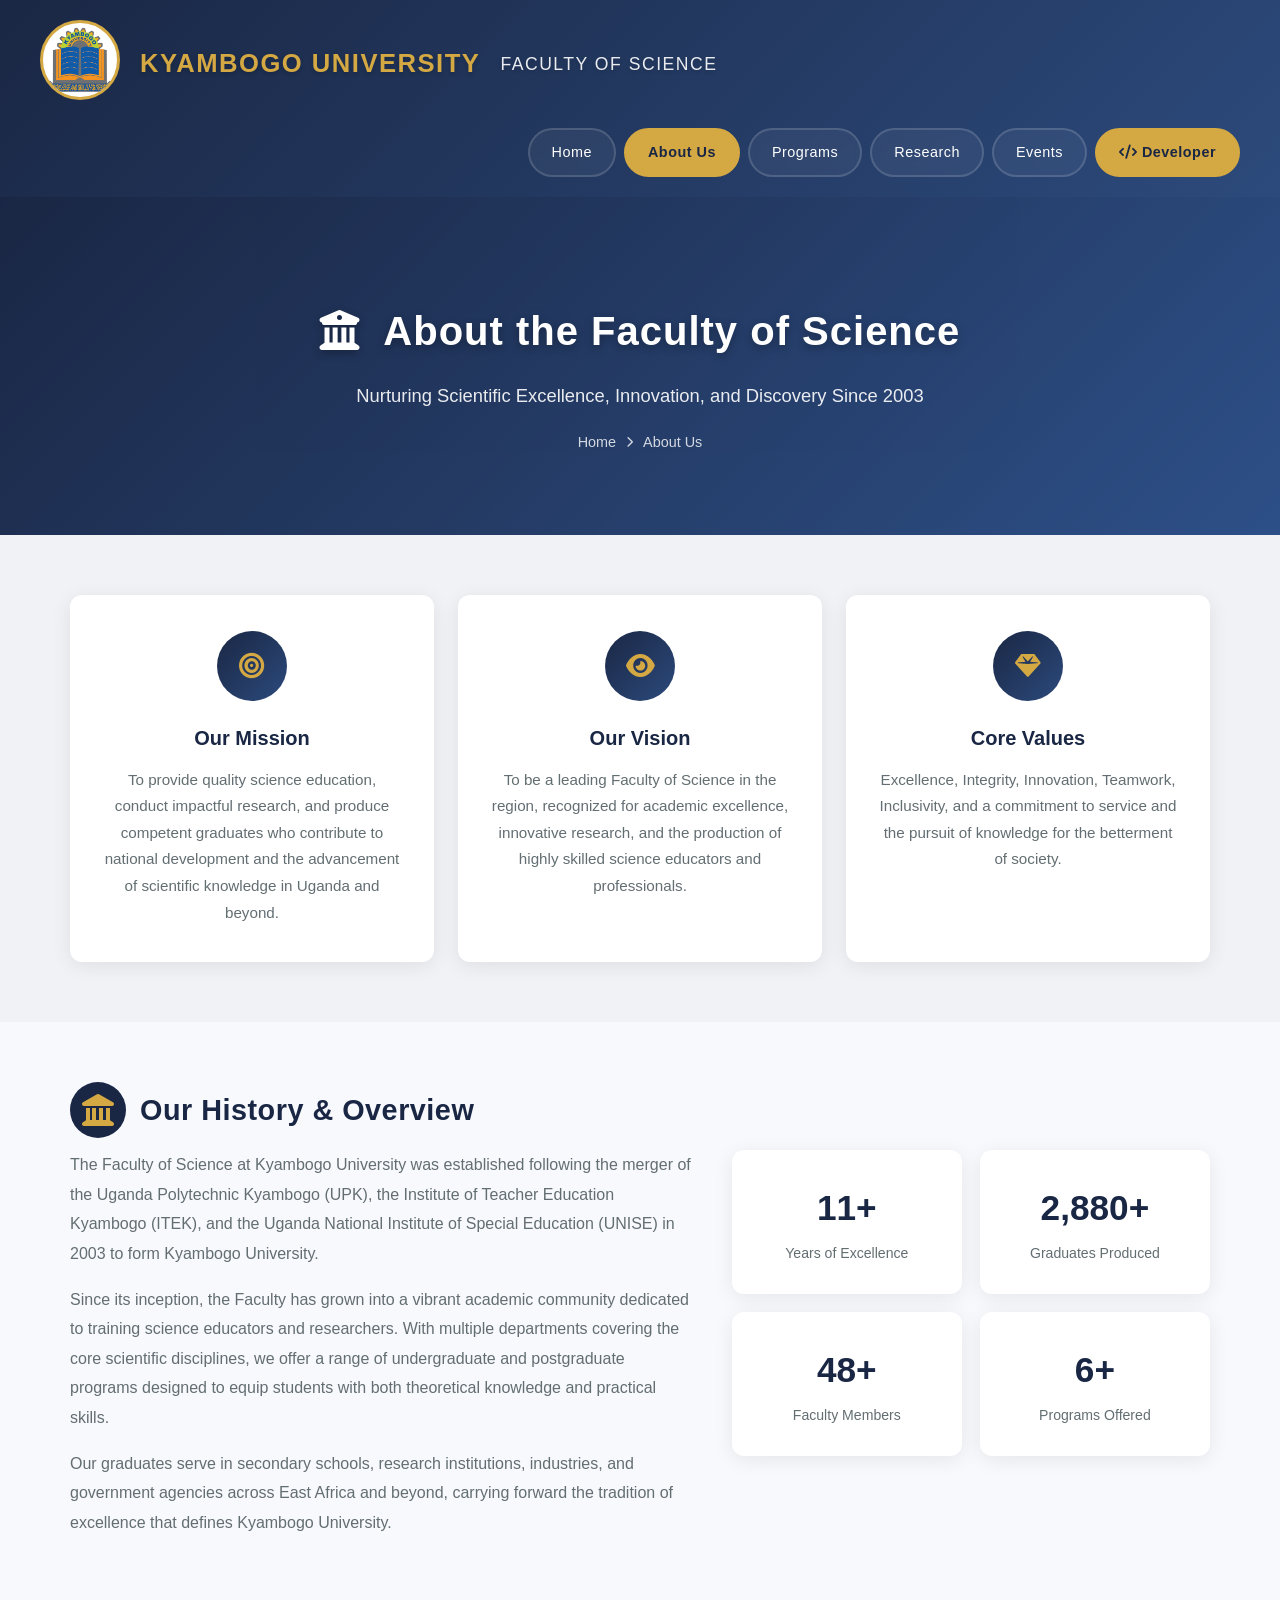
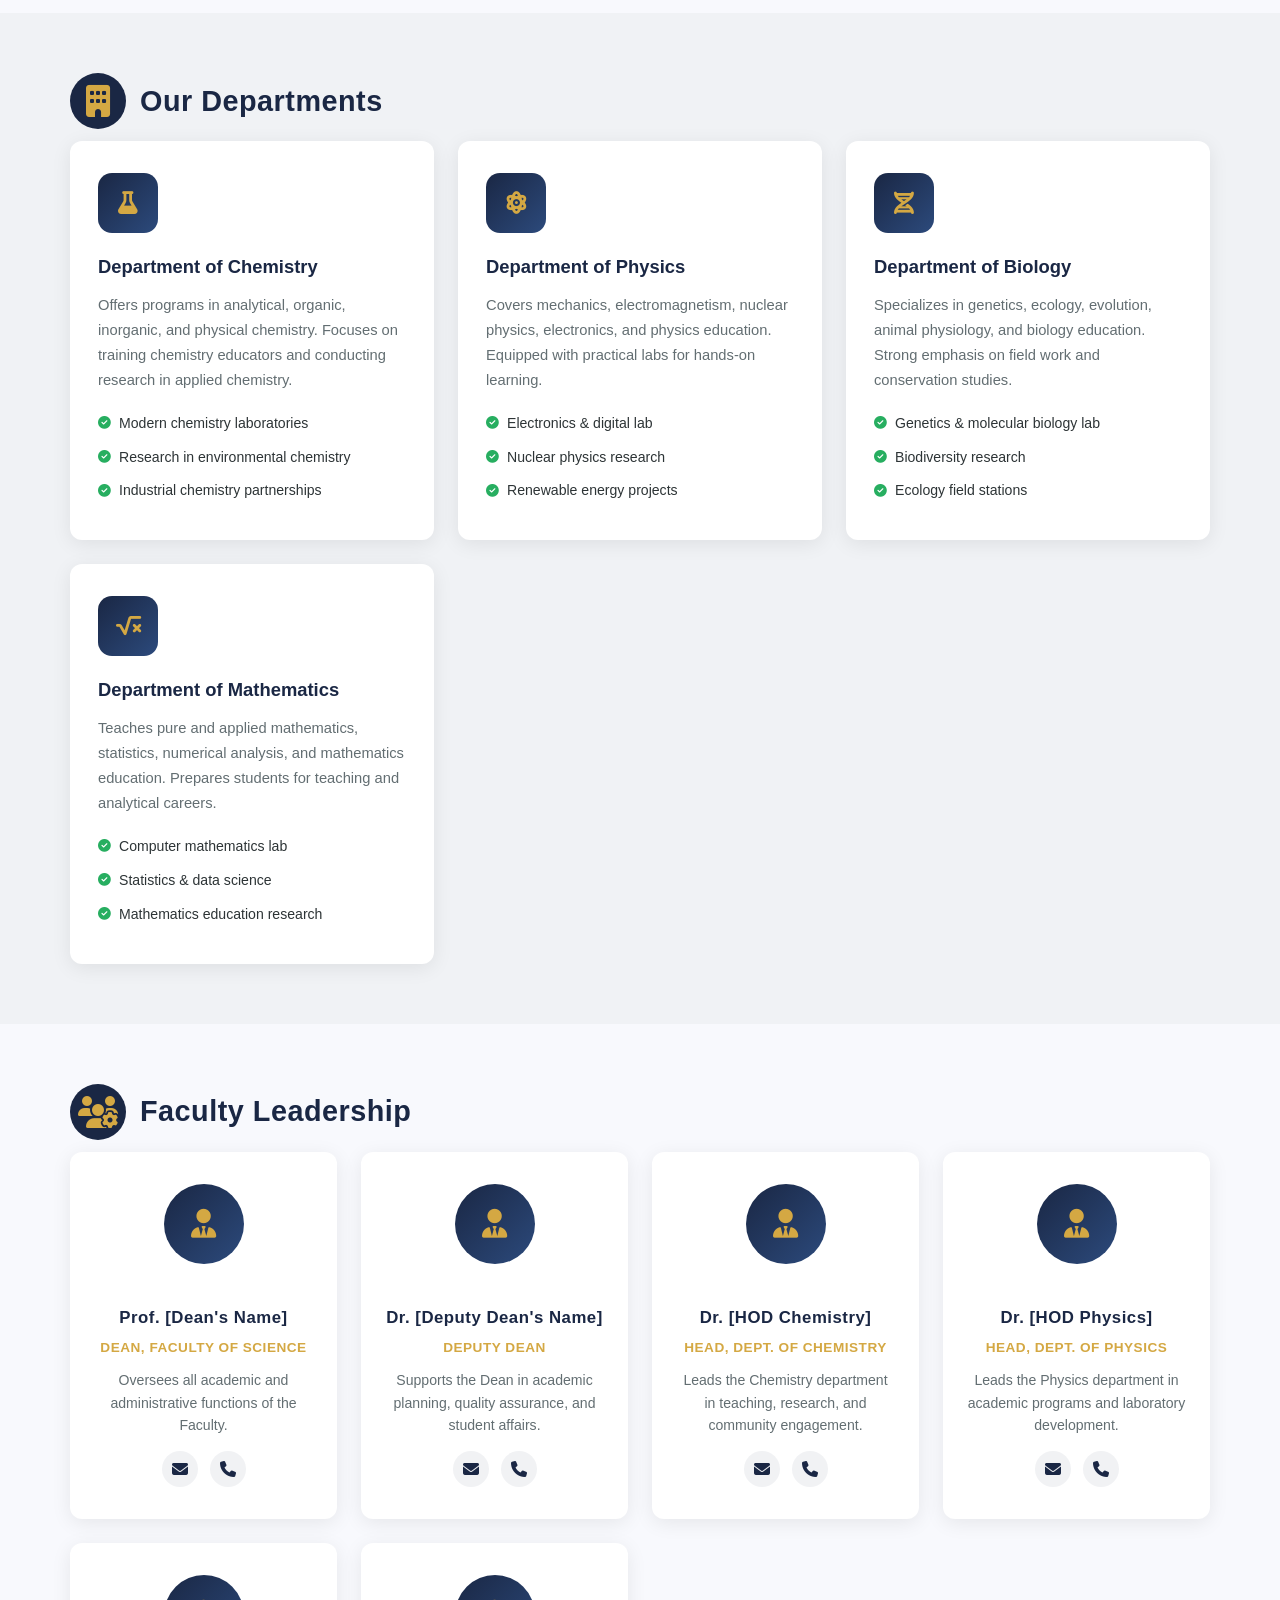
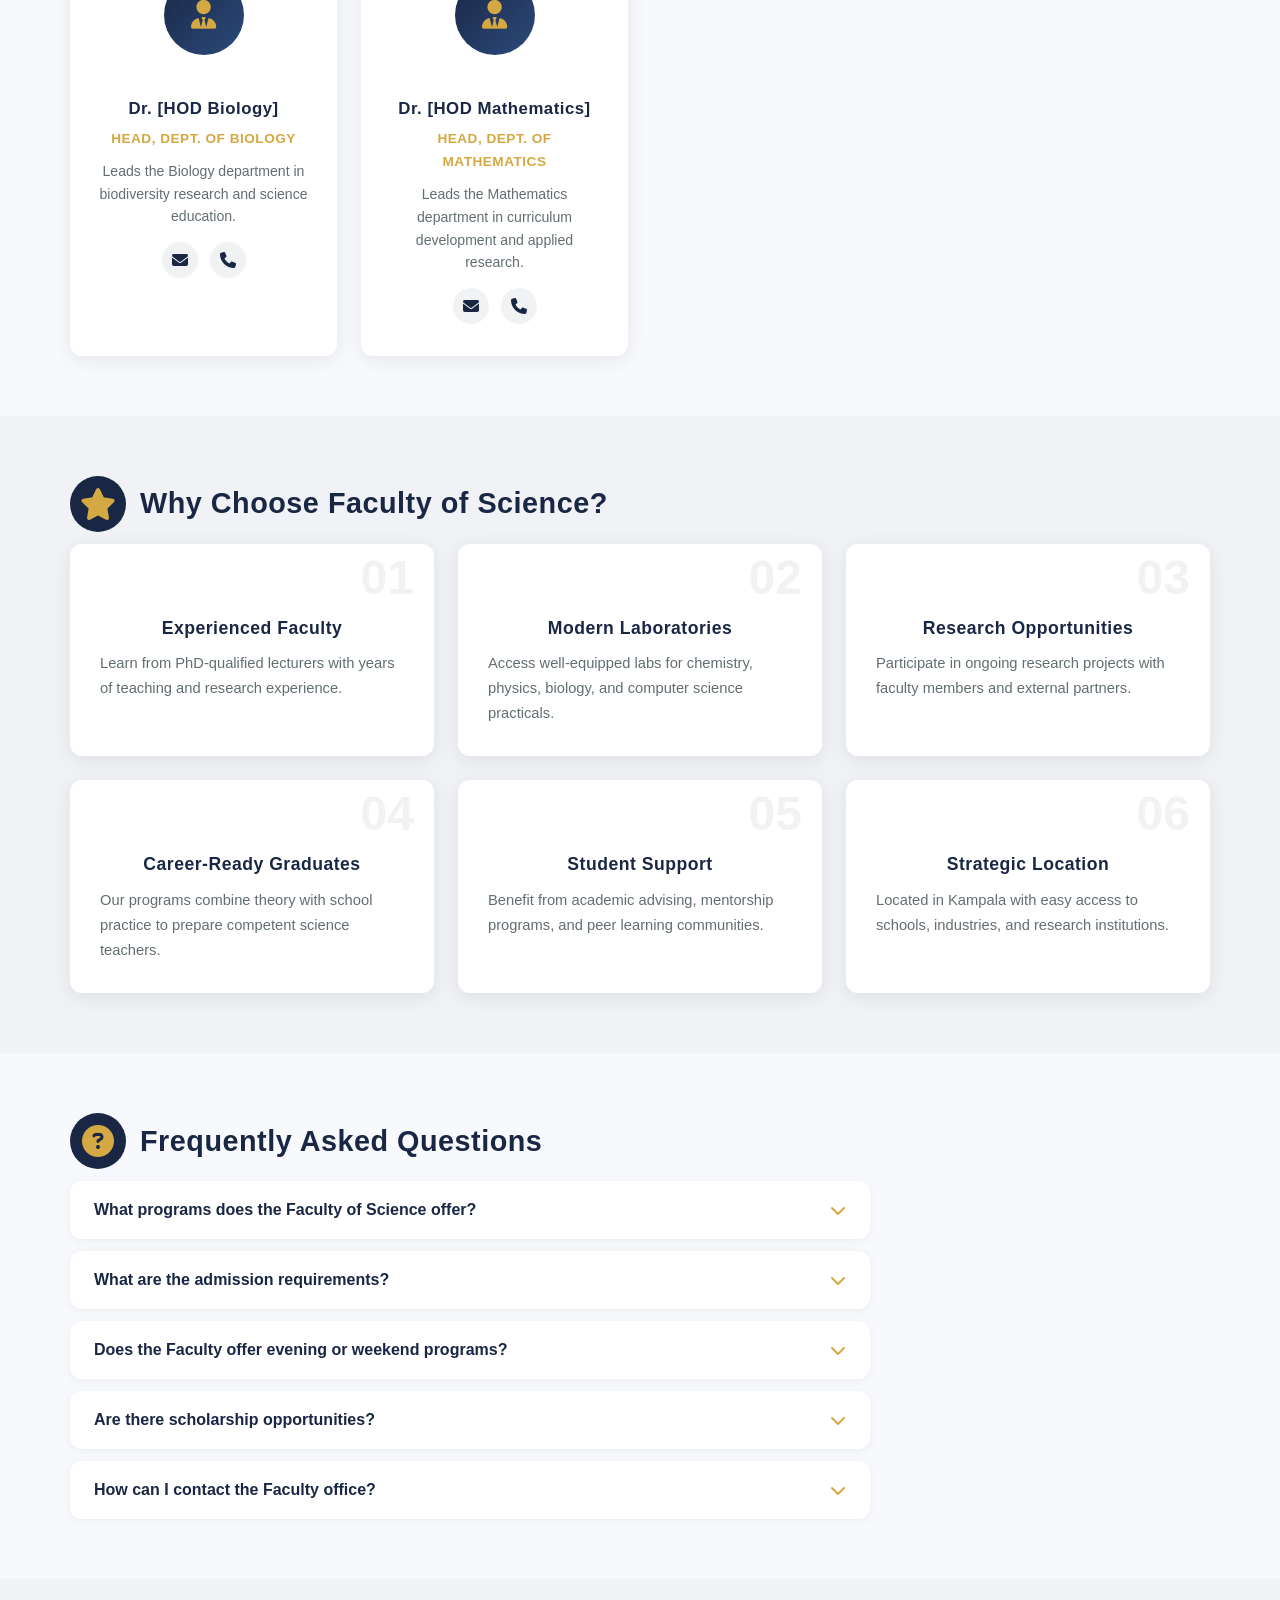
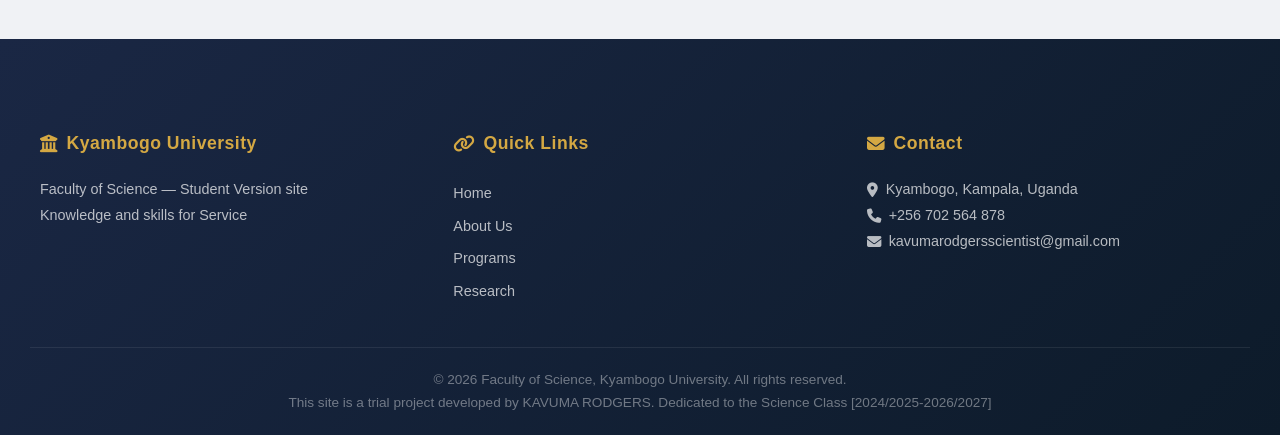
==== commit f5600ae3: "Update about.html" ====
--- a/about.html
+++ b/about.html
@@ -23,6 +23,7 @@
             <a href="programs.html" class="nav-button">Programs</a>
             <a href="research.html" class="nav-button">Research</a>
             <a href="events.html" class="nav-button">Events</a>
+            <a href="developer.html" class="nav-button active-page"><i class="fas fa-code"></i> Developer</a>
         </div>
     </nav>
 
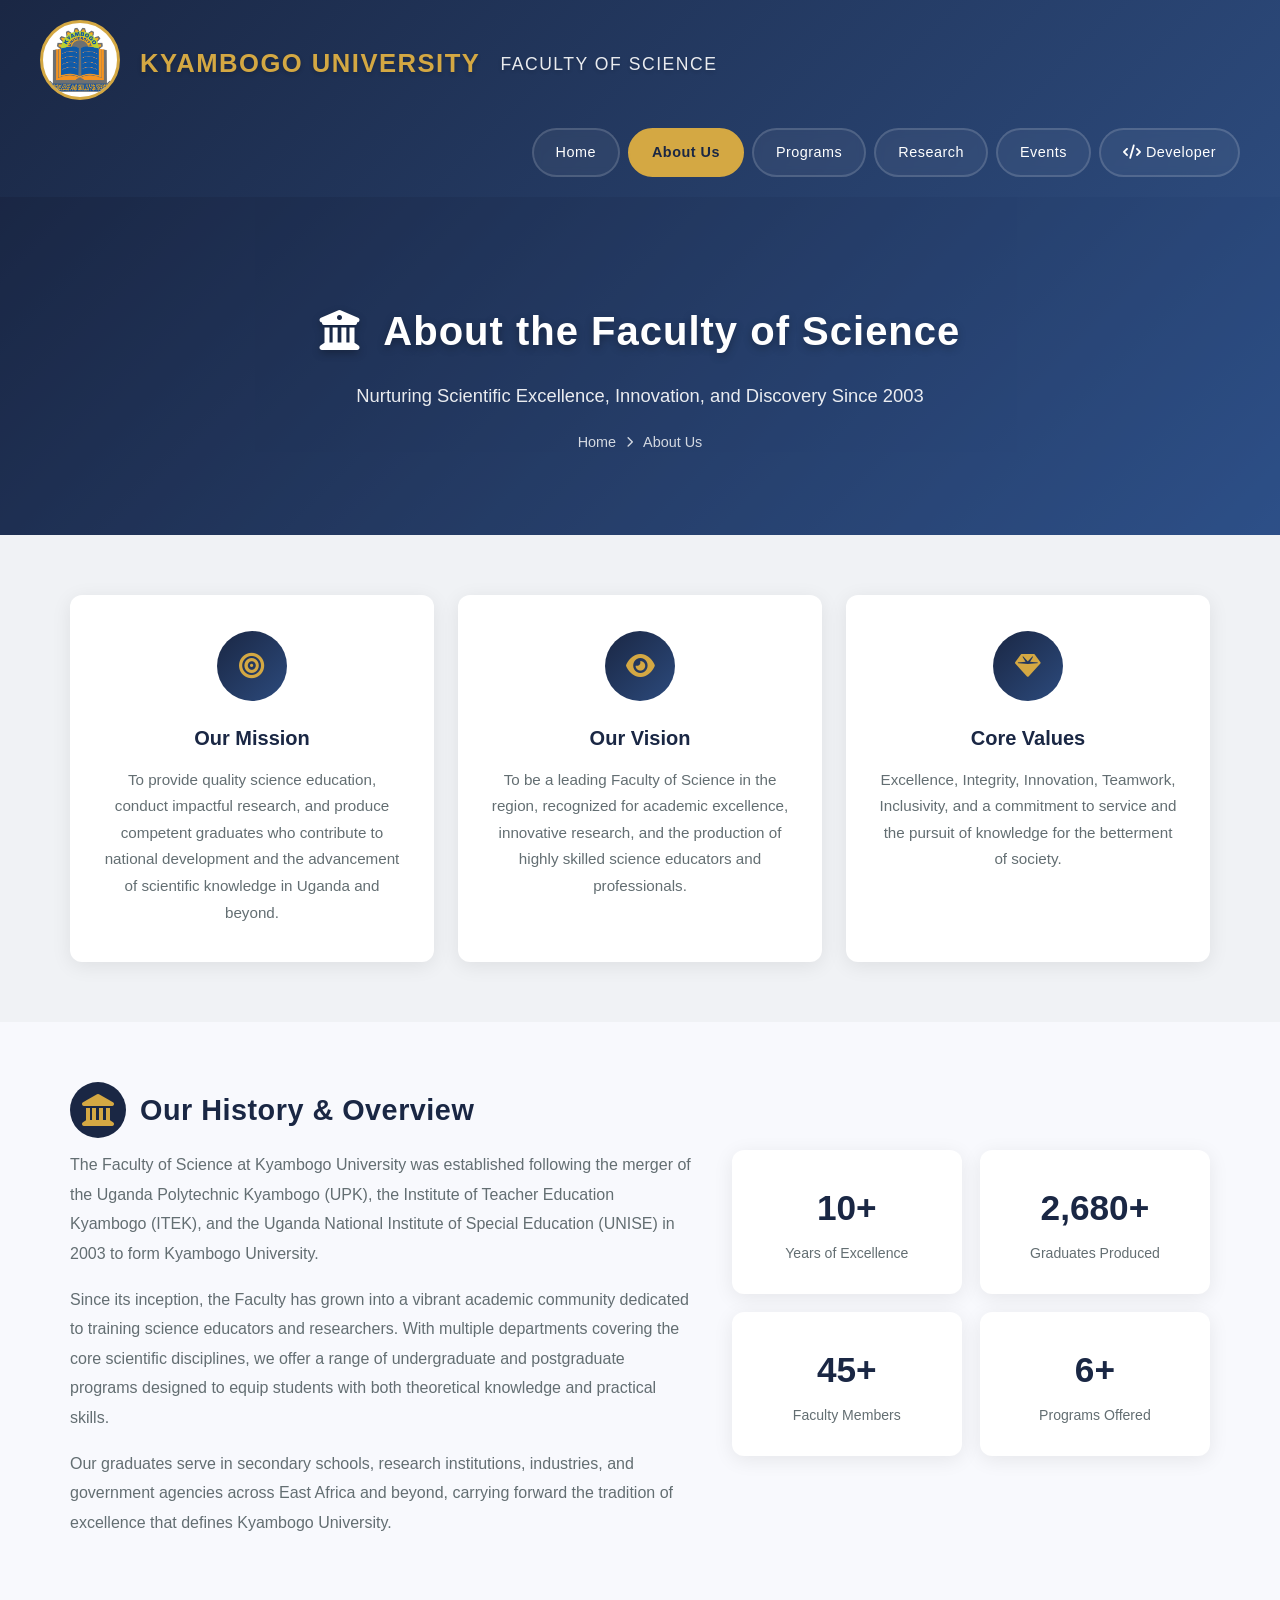
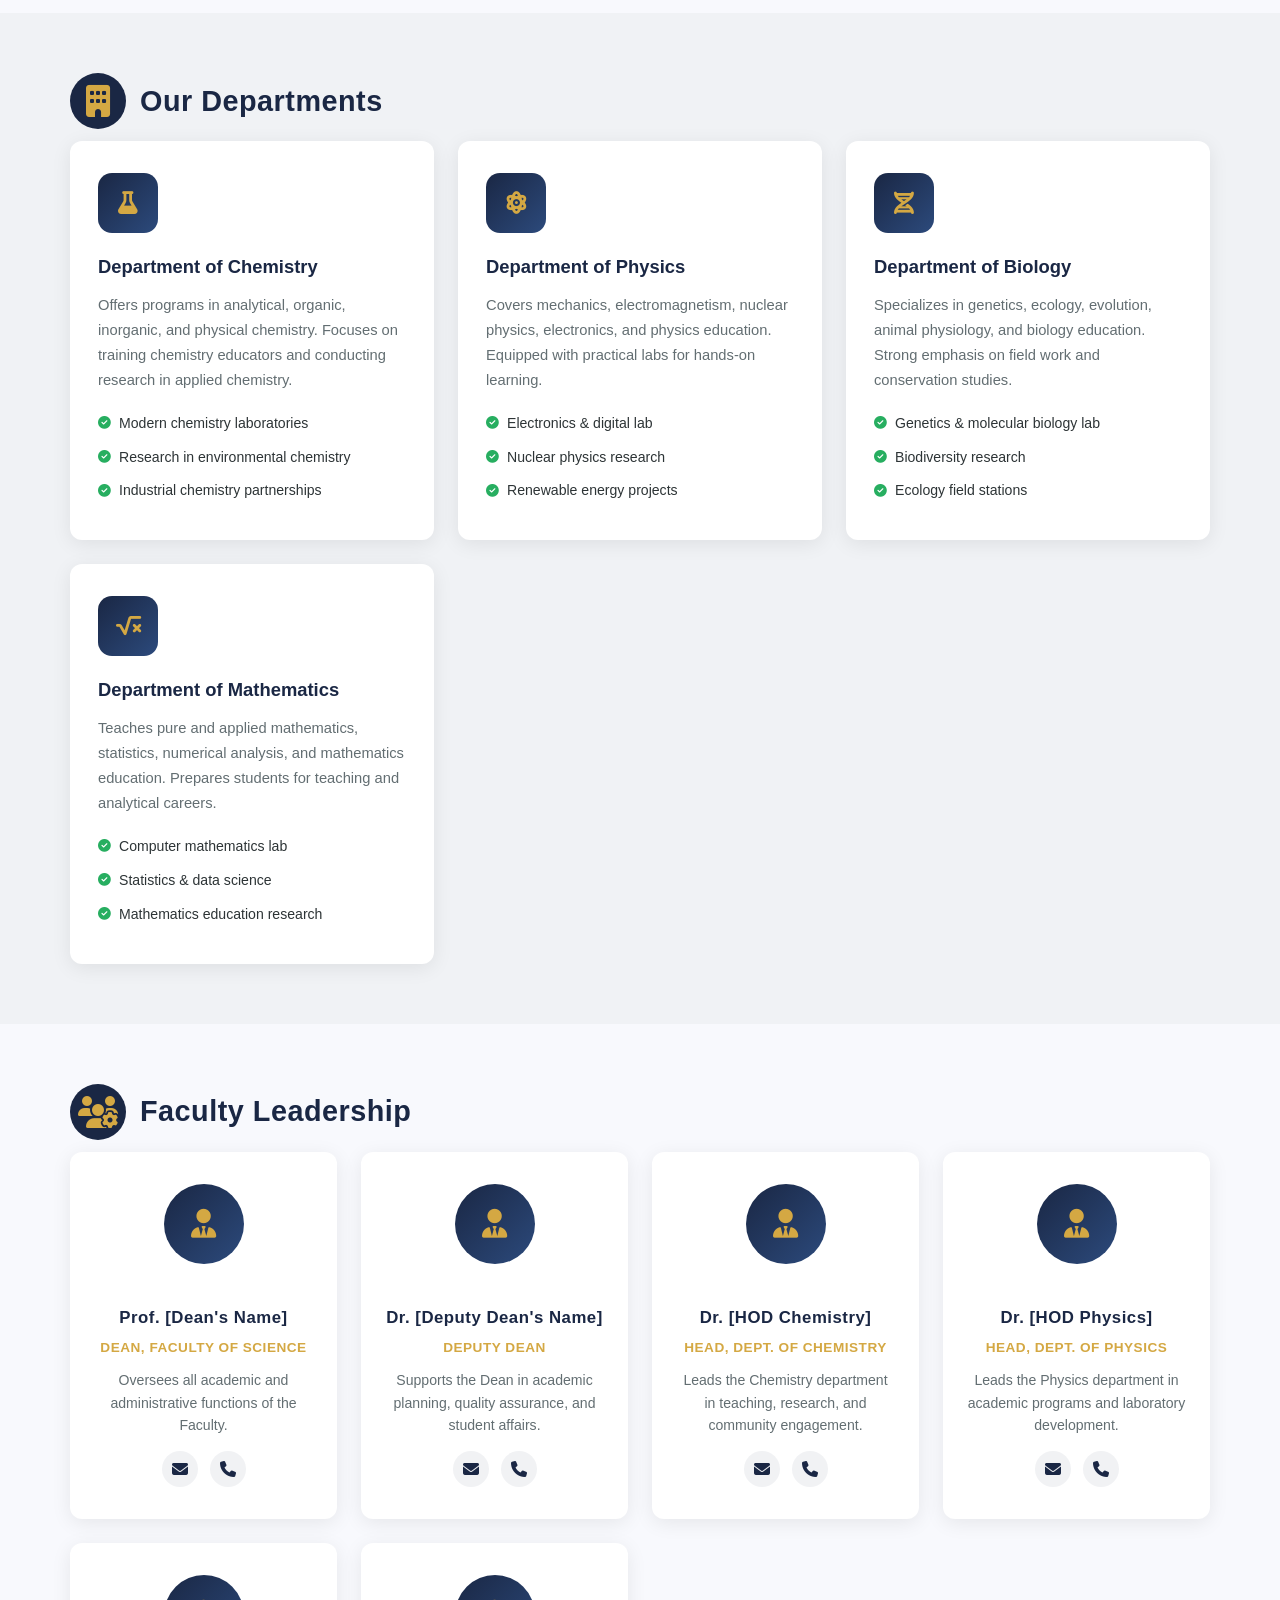
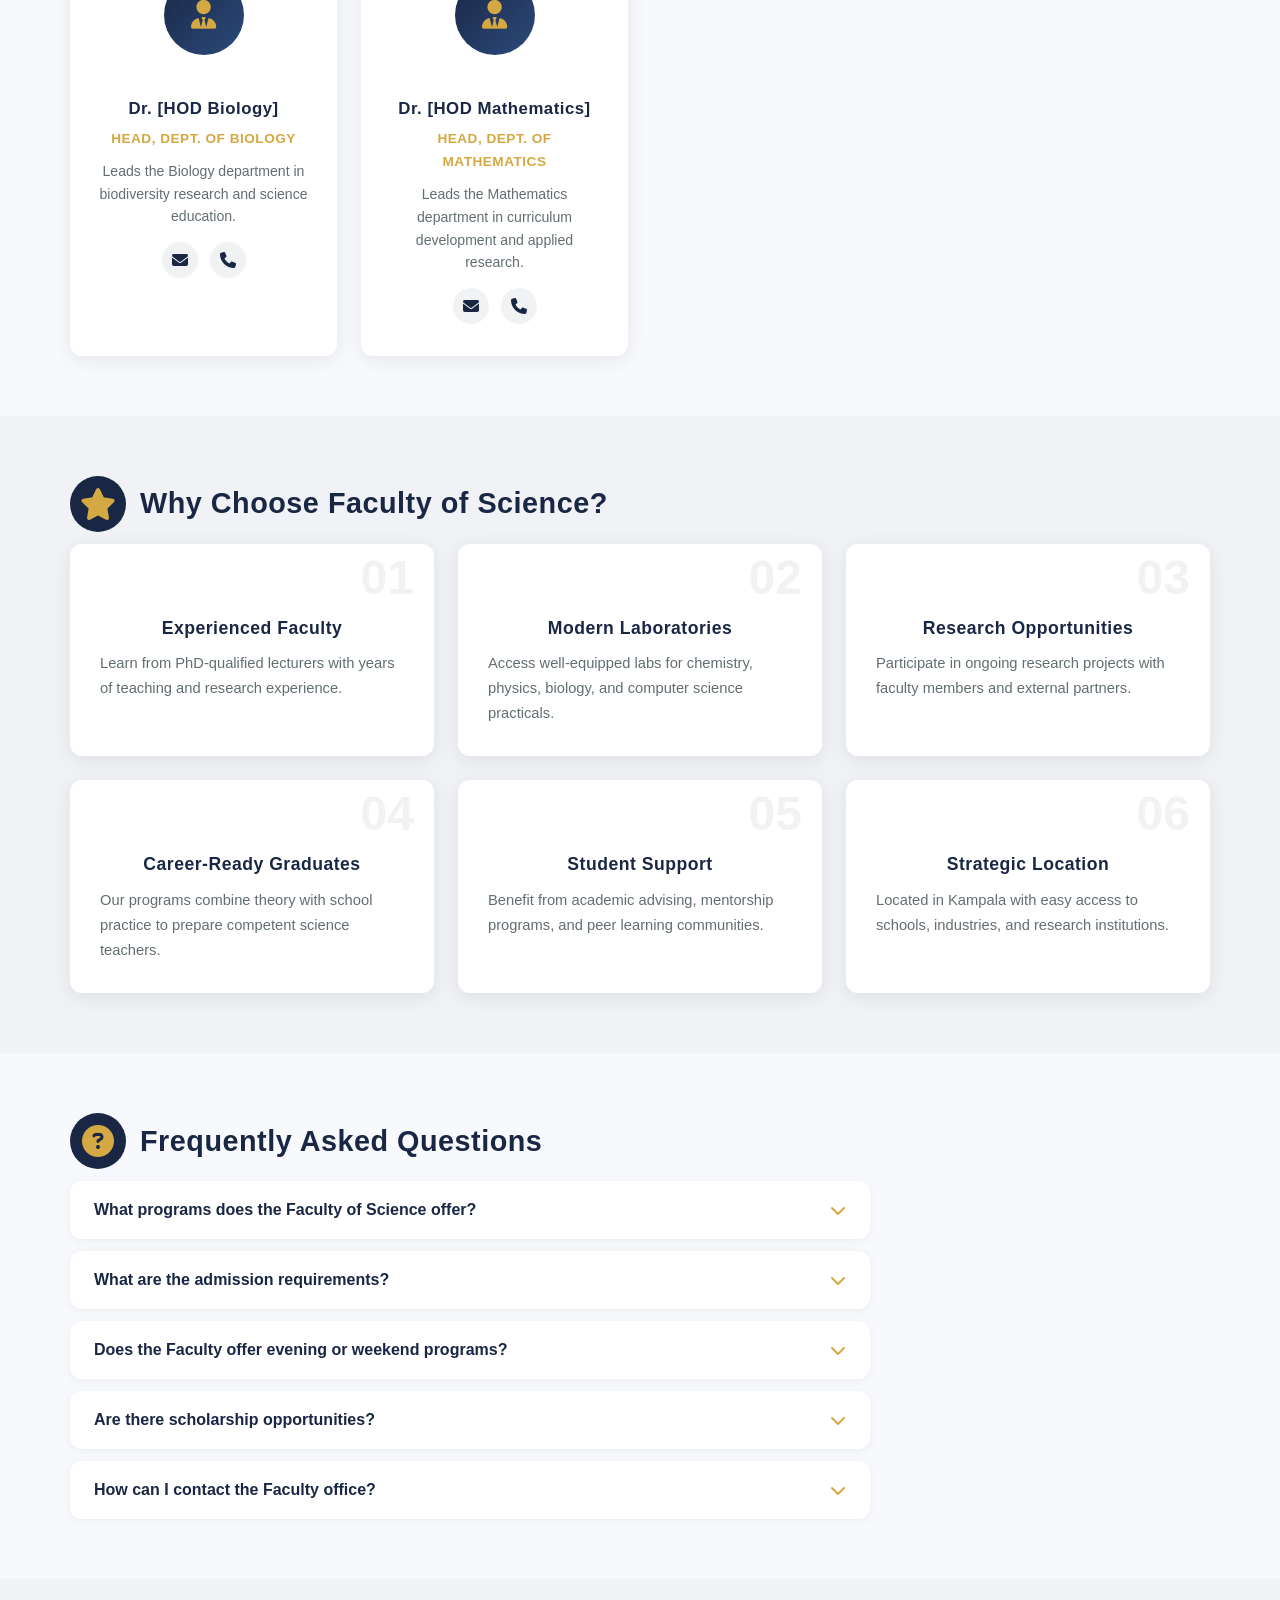
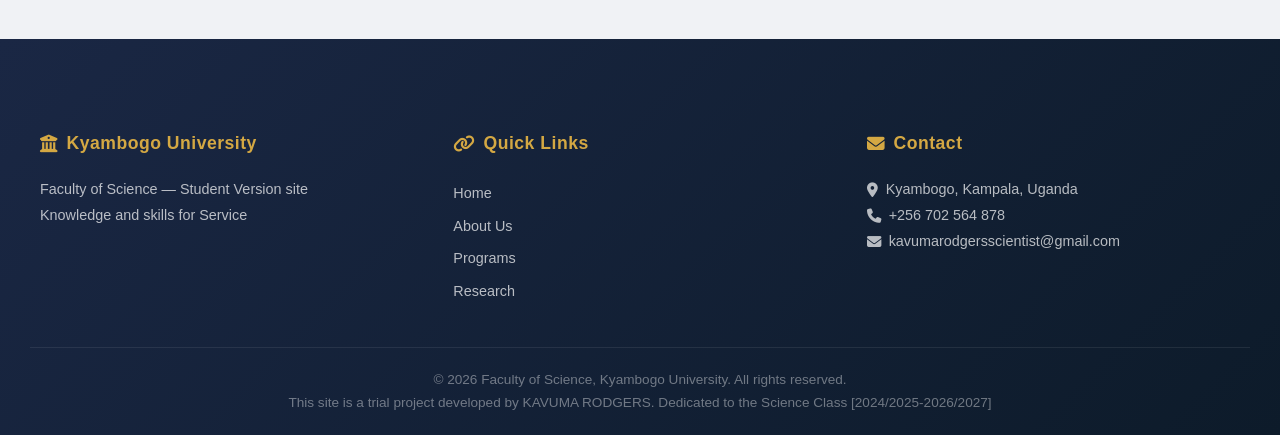
==== commit 3abd8bbd: "Remove active-page class from Developer link" ====
--- a/about.html
+++ b/about.html
@@ -23,7 +23,7 @@
             <a href="programs.html" class="nav-button">Programs</a>
             <a href="research.html" class="nav-button">Research</a>
             <a href="events.html" class="nav-button">Events</a>
-            <a href="developer.html" class="nav-button active-page"><i class="fas fa-code"></i> Developer</a>
+            <a href="developer.html" class="nav-button"><i class="fas fa-code"></i> Developer</a>
         </div>
     </nav>
 
--- a/style.css
+++ b/style.css
@@ -3401,3 +3401,1397 @@
     height: 120px;
   }
 }
+
+/* ============================================================
+   DEVELOPER PAGE STYLES
+   (Append to existing style.css)
+   ============================================================ */
+
+/* ===== Developer Hero ===== */
+.dev-hero {
+  position: relative;
+  min-height: 100vh;
+  display: flex;
+  align-items: center;
+  justify-content: center;
+  background: linear-gradient(135deg, #0d1b2a 0%, #1a2744 40%, #2c4a7c 100%);
+  overflow: hidden;
+  padding: 120px 30px 60px;
+}
+
+.dev-hero-bg {
+  position: absolute;
+  top: 0;
+  left: 0;
+  width: 100%;
+  height: 100%;
+  z-index: 0;
+}
+
+.floating-icon {
+  position: absolute;
+  color: rgba(212, 168, 67, 0.06);
+  font-size: 3rem;
+  animation: floatIcon 20s infinite ease-in-out;
+}
+
+.fi-1 { top: 10%; left: 5%; animation-delay: 0s; font-size: 4rem; }
+.fi-2 { top: 20%; right: 10%; animation-delay: 3s; font-size: 3.5rem; }
+.fi-3 { bottom: 30%; left: 15%; animation-delay: 6s; font-size: 2.5rem; }
+.fi-4 { top: 50%; right: 5%; animation-delay: 2s; font-size: 3rem; }
+.fi-5 { bottom: 15%; right: 20%; animation-delay: 8s; font-size: 4.5rem; }
+.fi-6 { top: 15%; left: 40%; animation-delay: 4s; font-size: 2rem; }
+.fi-7 { bottom: 40%; left: 8%; animation-delay: 10s; font-size: 3.5rem; }
+.fi-8 { top: 60%; right: 35%; animation-delay: 7s; font-size: 2.5rem; }
+
+@keyframes floatIcon {
+  0%, 100% { transform: translateY(0) rotate(0deg); opacity: 0.06; }
+  25% { transform: translateY(-30px) rotate(10deg); opacity: 0.1; }
+  50% { transform: translateY(-15px) rotate(-5deg); opacity: 0.08; }
+  75% { transform: translateY(-40px) rotate(15deg); opacity: 0.12; }
+}
+
+.dev-hero-overlay {
+  position: absolute;
+  top: 0;
+  left: 0;
+  width: 100%;
+  height: 100%;
+  background: radial-gradient(ellipse at 30% 50%, rgba(212, 168, 67, 0.08) 0%, transparent 70%);
+  z-index: 1;
+}
+
+.dev-hero-content {
+  position: relative;
+  z-index: 2;
+  display: flex;
+  align-items: center;
+  gap: 60px;
+  max-width: 1100px;
+  width: 100%;
+  animation: fadeInUp 1s ease-out;
+}
+
+/* Photo */
+.dev-hero-photo-wrapper {
+  display: flex;
+  flex-direction: column;
+  align-items: center;
+  gap: 16px;
+  flex-shrink: 0;
+}
+
+.dev-hero-photo {
+  width: 220px;
+  height: 220px;
+  border-radius: 50%;
+  overflow: hidden;
+  border: 5px solid var(--accent);
+  box-shadow: 0 0 40px rgba(212, 168, 67, 0.3), 0 0 80px rgba(212, 168, 67, 0.1);
+  position: relative;
+  background: linear-gradient(135deg, #1a2744, #2c4a7c);
+}
+
+.dev-hero-photo img {
+  width: 100%;
+  height: 100%;
+  object-fit: cover;
+  display: none;
+}
+
+.photo-placeholder {
+  width: 100%;
+  height: 100%;
+  display: flex;
+  flex-direction: column;
+  align-items: center;
+  justify-content: center;
+  color: var(--accent);
+  gap: 8px;
+}
+
+.photo-placeholder i {
+  font-size: 4rem;
+  opacity: 0.6;
+}
+
+.photo-placeholder span {
+  font-size: 0.85rem;
+  opacity: 0.5;
+  text-transform: uppercase;
+  letter-spacing: 2px;
+}
+
+.dev-status-badge {
+  display: flex;
+  align-items: center;
+  gap: 8px;
+  background: rgba(39, 174, 96, 0.15);
+  color: #55efc4;
+  padding: 8px 18px;
+  border-radius: 25px;
+  font-size: 0.8rem;
+  font-weight: 600;
+  white-space: nowrap;
+}
+
+.status-dot {
+  width: 8px;
+  height: 8px;
+  background: #55efc4;
+  border-radius: 50%;
+  animation: pulse 2s infinite;
+}
+
+/* Hero Text */
+.dev-hero-text {
+  color: #fff;
+}
+
+.dev-greeting {
+  font-size: 1.1rem;
+  color: var(--accent);
+  font-weight: 500;
+  letter-spacing: 2px;
+  text-transform: uppercase;
+  margin-bottom: 8px;
+}
+
+.dev-name {
+  font-size: 3.2rem;
+  font-weight: 800;
+  line-height: 1.1;
+  margin-bottom: 14px;
+  background: linear-gradient(135deg, #fff, var(--accent));
+  -webkit-background-clip: text;
+  -webkit-text-fill-color: transparent;
+  background-clip: text;
+}
+
+.dev-title-typewriter {
+  font-size: 1.3rem;
+  color: #fff;
+  margin-bottom: 16px;
+  min-height: 36px;
+  display: flex;
+  align-items: center;
+}
+
+.typewriter-text {
+  color: #55efc4;
+  font-weight: 600;
+}
+
+.typewriter-cursor {
+  color: var(--accent);
+  animation: blink 0.8s infinite;
+  margin-left: 2px;
+  font-weight: 300;
+}
+
+@keyframes blink {
+  0%, 100% { opacity: 1; }
+  50% { opacity: 0; }
+}
+
+.dev-tagline {
+  color: rgba(255, 255, 255, 0.7);
+  font-size: 1rem;
+  margin-bottom: 20px;
+  line-height: 1.5;
+}
+
+.dev-quick-info {
+  display: flex;
+  gap: 20px;
+  flex-wrap: wrap;
+  margin-bottom: 28px;
+}
+
+.dev-quick-info span {
+  display: flex;
+  align-items: center;
+  gap: 8px;
+  color: rgba(255, 255, 255, 0.6);
+  font-size: 0.88rem;
+}
+
+.dev-quick-info span i {
+  color: var(--accent);
+}
+
+.dev-hero-actions {
+  display: flex;
+  gap: 12px;
+  flex-wrap: wrap;
+}
+
+.dev-btn {
+  padding: 14px 28px;
+  border-radius: 50px;
+  text-decoration: none;
+  font-weight: 600;
+  font-size: 0.95rem;
+  transition: all var(--transition);
+  display: flex;
+  align-items: center;
+  gap: 8px;
+}
+
+.primary-dev-btn {
+  background: linear-gradient(135deg, var(--accent), var(--accent-hover));
+  color: var(--primary);
+}
+
+.primary-dev-btn:hover {
+  transform: translateY(-3px);
+  box-shadow: 0 8px 25px rgba(212, 168, 67, 0.4);
+}
+
+.secondary-dev-btn {
+  background: rgba(255, 255, 255, 0.08);
+  color: #fff;
+  border: 2px solid rgba(255, 255, 255, 0.2);
+}
+
+.secondary-dev-btn:hover {
+  background: rgba(255, 255, 255, 0.15);
+  transform: translateY(-3px);
+  border-color: var(--accent);
+  color: var(--accent);
+}
+
+/* Scroll Indicator */
+.scroll-indicator {
+  position: absolute;
+  bottom: 30px;
+  left: 50%;
+  transform: translateX(-50%);
+  z-index: 2;
+}
+
+.scroll-arrow {
+  width: 24px;
+  height: 38px;
+  border: 2px solid rgba(255, 255, 255, 0.3);
+  border-radius: 14px;
+  position: relative;
+}
+
+.scroll-arrow::after {
+  content: '';
+  width: 4px;
+  height: 8px;
+  background: var(--accent);
+  border-radius: 2px;
+  position: absolute;
+  top: 8px;
+  left: 50%;
+  transform: translateX(-50%);
+  animation: scrollDown 2s infinite;
+}
+
+@keyframes scrollDown {
+  0% { opacity: 1; top: 8px; }
+  100% { opacity: 0; top: 22px; }
+}
+
+/* ===== About Me Section ===== */
+.dev-about-grid {
+  display: grid;
+  grid-template-columns: 1.5fr 1fr;
+  gap: 30px;
+  align-items: start;
+}
+
+.main-bio {
+  background: var(--card-bg);
+  border-radius: var(--radius);
+  padding: 36px 32px;
+  box-shadow: var(--shadow);
+  position: relative;
+  border-left: 5px solid var(--accent);
+}
+
+.bio-quote-icon {
+  position: absolute;
+  top: 20px;
+  right: 24px;
+  font-size: 3rem;
+  color: rgba(212, 168, 67, 0.1);
+}
+
+.main-bio p {
+  color: var(--text-light);
+  font-size: 1rem;
+  line-height: 1.85;
+  margin-bottom: 16px;
+}
+
+.main-bio p strong {
+  color: var(--primary);
+}
+
+.dev-about-sidebar {
+  display: flex;
+  flex-direction: column;
+  gap: 20px;
+}
+
+.dev-info-card {
+  background: var(--card-bg);
+  border-radius: var(--radius);
+  padding: 28px;
+  box-shadow: var(--shadow);
+}
+
+.dev-info-card h4 {
+  color: var(--primary);
+  font-size: 1.1rem;
+  margin-bottom: 16px;
+  display: flex;
+  align-items: center;
+  gap: 8px;
+  text-align: left;
+}
+
+.dev-info-card h4 i {
+  color: var(--accent);
+}
+
+.profile-list {
+  list-style: none;
+  padding: 0;
+}
+
+.profile-list li {
+  display: flex;
+  justify-content: space-between;
+  align-items: flex-start;
+  padding: 10px 0;
+  border-bottom: 1px solid var(--border);
+  gap: 12px;
+}
+
+.profile-list li:last-child {
+  border-bottom: none;
+}
+
+.profile-label {
+  font-size: 0.85rem;
+  color: var(--text-light);
+  font-weight: 500;
+  white-space: nowrap;
+}
+
+.profile-value {
+  font-size: 0.88rem;
+  color: var(--primary);
+  font-weight: 600;
+  text-align: right;
+}
+
+.age-card {
+  text-align: center;
+  background: linear-gradient(135deg, var(--primary), var(--primary-light));
+  color: #fff;
+}
+
+.age-display {
+  margin-bottom: 8px;
+}
+
+.age-number {
+  font-size: 3.5rem;
+  font-weight: 900;
+  color: var(--accent);
+  display: block;
+  line-height: 1;
+}
+
+.age-label {
+  font-size: 1rem;
+  opacity: 0.8;
+}
+
+.born-text {
+  font-size: 0.88rem;
+  opacity: 0.7;
+}
+
+.born-text i {
+  margin-right: 4px;
+}
+
+/* ===== Mission & Vision ===== */
+.dev-mv-grid {
+  display: grid;
+  grid-template-columns: 1fr 1fr;
+  gap: 30px;
+}
+
+.dev-mv-card {
+  background: var(--card-bg);
+  border-radius: var(--radius);
+  padding: 40px 36px;
+  box-shadow: var(--shadow);
+  position: relative;
+  overflow: hidden;
+  transition: all var(--transition);
+}
+
+.dev-mv-card:hover {
+  transform: translateY(-5px);
+  box-shadow: var(--shadow-hover);
+}
+
+.mv-decorative-line {
+  position: absolute;
+  top: 0;
+  left: 0;
+  width: 100%;
+  height: 5px;
+}
+
+.mission-card .mv-decorative-line {
+  background: linear-gradient(90deg, #6c5ce7, #a29bfe, var(--accent));
+}
+
+.vision-card .mv-decorative-line {
+  background: linear-gradient(90deg, #00b894, #55efc4, var(--accent));
+}
+
+.mv-icon-large {
+  width: 70px;
+  height: 70px;
+  border-radius: 50%;
+  display: flex;
+  align-items: center;
+  justify-content: center;
+  font-size: 1.6rem;
+  margin-bottom: 20px;
+}
+
+.mission-card .mv-icon-large {
+  background: linear-gradient(135deg, #6c5ce7, #a29bfe);
+  color: #fff;
+}
+
+.vision-card .mv-icon-large {
+  background: linear-gradient(135deg, #00b894, #55efc4);
+  color: #fff;
+}
+
+.dev-mv-card h3 {
+  color: var(--primary);
+  font-size: 1.4rem;
+  margin-bottom: 16px;
+}
+
+.dev-mv-card blockquote {
+  color: var(--text-light);
+  font-size: 1rem;
+  line-height: 1.85;
+  font-style: italic;
+  border: none;
+  padding: 0;
+  margin: 0 0 20px 0;
+  position: relative;
+}
+
+.mv-keywords {
+  display: flex;
+  flex-wrap: wrap;
+  gap: 8px;
+}
+
+.mv-keywords span {
+  background: rgba(26, 39, 68, 0.06);
+  color: var(--primary-light);
+  padding: 6px 14px;
+  border-radius: 20px;
+  font-size: 0.82rem;
+  font-weight: 600;
+  display: flex;
+  align-items: center;
+  gap: 5px;
+}
+
+.mv-keywords span i {
+  font-size: 0.75rem;
+  color: var(--accent);
+}
+
+/* ===== Education Timeline ===== */
+.edu-timeline {
+  position: relative;
+  padding-left: 50px;
+  max-width: 900px;
+  margin: 0 auto;
+}
+
+.edu-timeline::before {
+  content: '';
+  position: absolute;
+  left: 24px;
+  top: 0;
+  bottom: 0;
+  width: 4px;
+  background: linear-gradient(180deg, #6c5ce7, #00b894, #e17055, var(--primary));
+  border-radius: 2px;
+}
+
+.edu-timeline-item {
+  position: relative;
+  margin-bottom: 40px;
+  opacity: 0;
+  transform: translateY(30px);
+  transition: all 0.6s ease-out;
+}
+
+.edu-timeline-item.animate-in {
+  opacity: 1;
+  transform: translateY(0);
+}
+
+.edu-timeline-dot {
+  position: absolute;
+  left: -38px;
+  top: 24px;
+  width: 44px;
+  height: 44px;
+  border-radius: 50%;
+  display: flex;
+  align-items: center;
+  justify-content: center;
+  color: #fff;
+  font-size: 1rem;
+  border: 4px solid var(--bg);
+  z-index: 2;
+  box-shadow: 0 2px 10px rgba(0, 0, 0, 0.15);
+}
+
+.primary-dot { background: linear-gradient(135deg, #fdcb6e, #f39c12); }
+.olevel-dot { background: linear-gradient(135deg, #6c5ce7, #a29bfe); }
+.alevel-dot { background: linear-gradient(135deg, #e17055, #fab1a0); }
+.uni-dot { background: linear-gradient(135deg, var(--primary), var(--primary-light)); }
+
+.edu-timeline-card {
+  background: var(--card-bg);
+  border-radius: var(--radius);
+  padding: 28px 30px;
+  box-shadow: var(--shadow);
+  transition: all var(--transition);
+}
+
+.edu-timeline-card:hover {
+  box-shadow: var(--shadow-hover);
+  transform: translateX(6px);
+}
+
+.uni-card {
+  border: 2px solid var(--accent);
+}
+
+.edu-period-badge {
+  display: inline-block;
+  padding: 5px 16px;
+  border-radius: 20px;
+  font-size: 0.8rem;
+  font-weight: 700;
+  text-transform: uppercase;
+  letter-spacing: 0.8px;
+  margin-bottom: 18px;
+}
+
+.primary-badge { background: rgba(253, 203, 110, 0.15); color: #f39c12; }
+.olevel-badge { background: rgba(108, 92, 231, 0.12); color: #6c5ce7; }
+.alevel-badge { background: rgba(225, 112, 85, 0.12); color: #e17055; }
+.uni-badge { background: rgba(26, 39, 68, 0.1); color: var(--primary); }
+
+.edu-schools {
+  display: flex;
+  flex-direction: column;
+  gap: 18px;
+  margin-bottom: 20px;
+}
+
+.edu-school-item {
+  display: flex;
+  gap: 14px;
+  align-items: flex-start;
+}
+
+.school-marker {
+  width: 12px;
+  height: 12px;
+  border-radius: 50%;
+  background: var(--border);
+  border: 3px solid var(--primary-light);
+  margin-top: 6px;
+  flex-shrink: 0;
+}
+
+.school-marker.active-marker {
+  background: var(--accent);
+  border-color: var(--primary);
+  box-shadow: 0 0 0 4px rgba(212, 168, 67, 0.2);
+}
+
+.school-info h4 {
+  color: var(--primary);
+  font-size: 1.05rem;
+  margin-bottom: 4px;
+  text-align: left;
+}
+
+.school-years,
+.school-location {
+  font-size: 0.82rem;
+  color: var(--text-light);
+  display: inline-flex;
+  align-items: center;
+  gap: 4px;
+  margin-right: 14px;
+}
+
+.school-years i,
+.school-location i {
+  color: var(--accent);
+  font-size: 0.75rem;
+}
+
+.school-info p {
+  color: var(--text-light);
+  font-size: 0.9rem;
+  line-height: 1.6;
+  margin-top: 6px;
+}
+
+.edu-milestone {
+  display: flex;
+  align-items: center;
+  gap: 14px;
+  background: linear-gradient(135deg, rgba(26, 39, 68, 0.04), rgba(212, 168, 67, 0.06));
+  padding: 14px 18px;
+  border-radius: 10px;
+  border-left: 4px solid var(--accent);
+}
+
+.milestone-icon {
+  width: 40px;
+  height: 40px;
+  background: var(--accent);
+  border-radius: 50%;
+  display: flex;
+  align-items: center;
+  justify-content: center;
+  color: var(--primary);
+  font-size: 0.9rem;
+  flex-shrink: 0;
+}
+
+.milestone-text strong {
+  color: var(--primary);
+  font-size: 0.95rem;
+  display: block;
+}
+
+.milestone-text p {
+  color: var(--text-light);
+  font-size: 0.82rem;
+  margin-top: 2px;
+}
+
+.subject-combination {
+  margin-bottom: 20px;
+}
+
+.subject-combination h5 {
+  color: var(--primary);
+  font-size: 0.95rem;
+  margin-bottom: 10px;
+  display: flex;
+  align-items: center;
+  gap: 6px;
+}
+
+.subject-combination h5 i {
+  color: var(--accent);
+}
+
+.subject-tags {
+  display: flex;
+  flex-wrap: wrap;
+  gap: 8px;
+}
+
+.subject-tag {
+  padding: 6px 16px;
+  border-radius: 20px;
+  font-size: 0.82rem;
+  font-weight: 600;
+  display: flex;
+  align-items: center;
+  gap: 5px;
+}
+
+.subject-tag.physics { background: rgba(0, 184, 148, 0.1); color: #00b894; }
+.subject-tag.chemistry { background: rgba(108, 92, 231, 0.1); color: #6c5ce7; }
+.subject-tag.maths { background: rgba(225, 112, 85, 0.1); color: #e17055; }
+.subject-tag.gp { background: rgba(9, 132, 227, 0.1); color: #0984e3; }
+.subject-tag.ict { background: rgba(253, 203, 110, 0.15); color: #f39c12; }
+
+.uni-details {
+  display: flex;
+  flex-wrap: wrap;
+  gap: 14px;
+  margin-top: 10px;
+}
+
+.uni-details span {
+  font-size: 0.82rem;
+  color: var(--text-light);
+  display: flex;
+  align-items: center;
+  gap: 5px;
+}
+
+.uni-details span i {
+  color: var(--accent);
+}
+
+.current-pulse {
+  display: flex;
+  align-items: center;
+  gap: 10px;
+  color: var(--success);
+  font-size: 0.88rem;
+  font-weight: 600;
+  margin-top: 14px;
+}
+
+.pulse-dot {
+  width: 10px;
+  height: 10px;
+  background: var(--success);
+  border-radius: 50%;
+  animation: pulse 2s infinite;
+  box-shadow: 0 0 0 4px rgba(39, 174, 96, 0.15);
+}
+
+/* ===== Skills ===== */
+.skills-grid {
+  display: grid;
+  grid-template-columns: repeat(auto-fit, minmax(280px, 1fr));
+  gap: 24px;
+}
+
+.skill-category-card {
+  background: var(--card-bg);
+  border-radius: var(--radius);
+  padding: 28px;
+  box-shadow: var(--shadow);
+  transition: all var(--transition);
+  opacity: 0;
+  transform: translateY(20px);
+}
+
+.skill-category-card.animate-in {
+  opacity: 1;
+  transform: translateY(0);
+}
+
+.skill-category-card:hover {
+  transform: translateY(-4px);
+  box-shadow: var(--shadow-hover);
+}
+
+.skill-cat-header {
+  display: flex;
+  align-items: center;
+  gap: 12px;
+  margin-bottom: 22px;
+}
+
+.skill-cat-icon {
+  width: 46px;
+  height: 46px;
+  border-radius: 12px;
+  display: flex;
+  align-items: center;
+  justify-content: center;
+  color: #fff;
+  font-size: 1.1rem;
+  flex-shrink: 0;
+}
+
+.skill-cat-header h4 {
+  color: var(--primary);
+  font-size: 1.05rem;
+  flex: 1;
+  text-align: left;
+}
+
+.skill-level {
+  font-size: 0.72rem;
+  padding: 3px 10px;
+  border-radius: 10px;
+  font-weight: 700;
+  text-transform: uppercase;
+  letter-spacing: 0.5px;
+  background: rgba(39, 174, 96, 0.1);
+  color: var(--success);
+}
+
+.skill-bars {
+  display: flex;
+  flex-direction: column;
+  gap: 16px;
+}
+
+.skill-bar-item {
+  display: flex;
+  flex-direction: column;
+  gap: 6px;
+}
+
+.skill-bar-header {
+  display: flex;
+  justify-content: space-between;
+  font-size: 0.85rem;
+  color: var(--text);
+  font-weight: 500;
+}
+
+.skill-bar-track {
+  height: 8px;
+  background: var(--border);
+  border-radius: 4px;
+  overflow: hidden;
+}
+
+.skill-bar-fill {
+  height: 100%;
+  border-radius: 4px;
+  width: 0;
+  transition: width 1.5s cubic-bezier(0.4, 0, 0.2, 1);
+}
+
+.future-goals-list {
+  display: flex;
+  flex-direction: column;
+  gap: 12px;
+}
+
+.future-goal {
+  display: flex;
+  align-items: center;
+  gap: 12px;
+  padding: 12px 16px;
+  background: #f8f9fd;
+  border-radius: 10px;
+  transition: all var(--transition);
+}
+
+.future-goal:hover {
+  background: var(--primary);
+  color: #fff;
+  transform: translateX(6px);
+}
+
+.future-goal i {
+  color: var(--accent);
+  font-size: 1rem;
+  width: 20px;
+  text-align: center;
+}
+
+.future-goal span {
+  font-size: 0.9rem;
+  font-weight: 500;
+}
+
+/* ===== Project Showcase ===== */
+.project-showcase {
+  max-width: 800px;
+}
+
+.showcase-card {
+  background: var(--card-bg);
+  border-radius: var(--radius);
+  padding: 36px;
+  box-shadow: var(--shadow);
+  position: relative;
+  overflow: hidden;
+}
+
+.showcase-card::before {
+  content: '';
+  position: absolute;
+  top: 0;
+  left: 0;
+  width: 100%;
+  height: 5px;
+  background: linear-gradient(90deg, #e17055, #6c5ce7, #00b894, var(--accent));
+}
+
+.showcase-header {
+  display: flex;
+  align-items: center;
+  gap: 16px;
+  margin-bottom: 18px;
+}
+
+.showcase-icon {
+  width: 56px;
+  height: 56px;
+  background: linear-gradient(135deg, var(--primary), var(--primary-light));
+  border-radius: 14px;
+  display: flex;
+  align-items: center;
+  justify-content: center;
+  color: var(--accent);
+  font-size: 1.4rem;
+}
+
+.showcase-badge {
+  background: rgba(39, 174, 96, 0.1);
+  color: var(--success);
+  padding: 6px 16px;
+  border-radius: 20px;
+  font-size: 0.82rem;
+  font-weight: 700;
+}
+
+.showcase-card h3 {
+  color: var(--primary);
+  font-size: 1.4rem;
+  margin-bottom: 12px;
+}
+
+.showcase-card > p {
+  color: var(--text-light);
+  font-size: 0.95rem;
+  line-height: 1.75;
+  margin-bottom: 24px;
+}
+
+.showcase-features {
+  margin-bottom: 24px;
+}
+
+.showcase-features h5,
+.tech-stack h5 {
+  color: var(--primary);
+  font-size: 1rem;
+  margin-bottom: 12px;
+  display: flex;
+  align-items: center;
+  gap: 8px;
+}
+
+.showcase-features h5 i,
+.tech-stack h5 i {
+  color: var(--accent);
+}
+
+.feature-chips {
+  display: flex;
+  flex-wrap: wrap;
+  gap: 8px;
+}
+
+.feature-chip {
+  background: rgba(26, 39, 68, 0.06);
+  color: var(--primary);
+  padding: 8px 16px;
+  border-radius: 20px;
+  font-size: 0.82rem;
+  font-weight: 600;
+  display: flex;
+  align-items: center;
+  gap: 5px;
+  transition: all var(--transition);
+}
+
+.feature-chip:hover {
+  background: var(--primary);
+  color: #fff;
+  transform: scale(1.05);
+}
+
+.feature-chip i {
+  color: var(--accent);
+  font-size: 0.75rem;
+}
+
+.feature-chip:hover i {
+  color: var(--accent);
+}
+
+.tech-icons {
+  display: flex;
+  gap: 20px;
+  flex-wrap: wrap;
+}
+
+.tech-item {
+  display: flex;
+  flex-direction: column;
+  align-items: center;
+  gap: 8px;
+}
+
+.tech-icon-box {
+  width: 56px;
+  height: 56px;
+  border-radius: 14px;
+  display: flex;
+  align-items: center;
+  justify-content: center;
+  font-size: 1.6rem;
+  color: #fff;
+  transition: all var(--transition);
+}
+
+.tech-icon-box:hover {
+  transform: scale(1.15) rotate(5deg);
+}
+
+.html-tech { background: linear-gradient(135deg, #e44d26, #f16529); }
+.css-tech { background: linear-gradient(135deg, #264de4, #2965f1); }
+.js-tech { background: linear-gradient(135deg, #f0db4f, #e8d44d); color: #323330; }
+.fa-tech { background: linear-gradient(135deg, #1a73e8, #4285f4); }
+
+.tech-item span {
+  font-size: 0.8rem;
+  color: var(--text-light);
+  font-weight: 600;
+}
+
+/* ===== Philosophy ===== */
+.philosophy-grid {
+  display: grid;
+  grid-template-columns: repeat(auto-fit, minmax(260px, 1fr));
+  gap: 24px;
+}
+
+.philosophy-card {
+  background: var(--card-bg);
+  border-radius: var(--radius);
+  padding: 30px;
+  box-shadow: var(--shadow);
+  transition: all var(--transition);
+  position: relative;
+  overflow: hidden;
+  opacity: 0;
+  transform: translateY(20px);
+}
+
+.philosophy-card.animate-in {
+  opacity: 1;
+  transform: translateY(0);
+}
+
+.philosophy-card:hover {
+  transform: translateY(-5px);
+  box-shadow: var(--shadow-hover);
+}
+
+.phil-number {
+  position: absolute;
+  top: 14px;
+  right: 18px;
+  font-size: 3rem;
+  font-weight: 900;
+  color: rgba(26, 39, 68, 0.04);
+  line-height: 1;
+}
+
+.phil-icon {
+  width: 50px;
+  height: 50px;
+  background: linear-gradient(135deg, var(--primary), var(--primary-light));
+  border-radius: 12px;
+  display: flex;
+  align-items: center;
+  justify-content: center;
+  color: var(--accent);
+  font-size: 1.1rem;
+  margin-bottom: 16px;
+}
+
+.philosophy-card h4 {
+  color: var(--primary);
+  font-size: 1.1rem;
+  margin-bottom: 8px;
+  text-align: left;
+}
+
+.philosophy-card p {
+  color: var(--text-light);
+  font-size: 0.92rem;
+  line-height: 1.7;
+}
+
+/* ===== Contact Section ===== */
+.contact-grid {
+  display: grid;
+  grid-template-columns: 1fr 1.2fr;
+  gap: 30px;
+  align-items: start;
+}
+
+.contact-cards-col {
+  display: flex;
+  flex-direction: column;
+  gap: 16px;
+}
+
+.contact-card {
+  background: var(--card-bg);
+  border-radius: var(--radius);
+  padding: 22px 24px;
+  box-shadow: var(--shadow);
+  display: flex;
+  align-items: center;
+  gap: 18px;
+  transition: all var(--transition);
+  opacity: 0;
+  transform: translateX(-20px);
+}
+
+.contact-card.animate-in {
+  opacity: 1;
+  transform: translateX(0);
+}
+
+.contact-card:hover {
+  transform: translateX(6px);
+  box-shadow: var(--shadow-hover);
+}
+
+.contact-card-icon {
+  width: 50px;
+  height: 50px;
+  border-radius: 50%;
+  display: flex;
+  align-items: center;
+  justify-content: center;
+  color: #fff;
+  font-size: 1.1rem;
+  flex-shrink: 0;
+}
+
+.phone-icon { background: linear-gradient(135deg, #00b894, #55efc4); }
+.email-icon { background: linear-gradient(135deg, #e17055, #fab1a0); }
+.location-icon { background: linear-gradient(135deg, #6c5ce7, #a29bfe); }
+.university-icon { background: linear-gradient(135deg, var(--primary), var(--primary-light)); }
+
+.contact-card-info h4 {
+  color: var(--primary);
+  font-size: 0.95rem;
+  margin-bottom: 4px;
+  text-align: left;
+}
+
+.contact-card-info a {
+  display: block;
+  color: var(--text-light);
+  text-decoration: none;
+  font-size: 0.9rem;
+  transition: color var(--transition);
+  word-break: break-all;
+}
+
+.contact-card-info a:hover {
+  color: var(--accent);
+}
+
+.contact-card-info p {
+  color: var(--text-light);
+  font-size: 0.9rem;
+}
+
+.sub-location {
+  font-size: 0.8rem !important;
+  opacity: 0.7;
+}
+
+.contact-form-col {
+  position: sticky;
+  top: 120px;
+}
+
+.contact-form-card {
+  background: var(--card-bg);
+  border-radius: var(--radius);
+  box-shadow: var(--shadow);
+  overflow: hidden;
+}
+
+.contact-form-card h4 {
+  padding: 24px 30px 0;
+  color: var(--primary);
+  font-size: 1.15rem;
+  display: flex;
+  align-items: center;
+  gap: 8px;
+  text-align: left;
+}
+
+.contact-form-card h4 i {
+  color: var(--accent);
+}
+
+.contact-form-card form {
+  padding: 20px 30px 30px;
+}
+
+/* ===== Inspirational Quote ===== */
+.dev-quote-section {
+  background: linear-gradient(135deg, var(--primary) 0%, #0d1b2a 100%);
+  padding: 80px 30px;
+  text-align: center;
+}
+
+.dev-final-quote {
+  max-width: 800px;
+  margin: 0 auto;
+  position: relative;
+}
+
+.quote-marks {
+  font-size: 4rem;
+  color: var(--accent);
+  opacity: 0.3;
+  margin-bottom: 10px;
+}
+
+.dev-final-quote p {
+  color: rgba(255, 255, 255, 0.9);
+  font-size: 1.25rem;
+  line-height: 1.85;
+  font-style: italic;
+  margin-bottom: 28px;
+}
+
+.quote-author {
+  display: flex;
+  flex-direction: column;
+  gap: 4px;
+}
+
+.qa-name {
+  color: var(--accent);
+  font-size: 1.1rem;
+  font-weight: 700;
+}
+
+.qa-title {
+  color: rgba(255, 255, 255, 0.5);
+  font-size: 0.9rem;
+}
+
+/* ===== Developer Page Responsive ===== */
+@media (max-width: 900px) {
+  .dev-hero-content {
+    flex-direction: column;
+    text-align: center;
+  }
+
+  .dev-name {
+    font-size: 2.4rem;
+  }
+
+  .dev-quick-info {
+    justify-content: center;
+  }
+
+  .dev-hero-actions {
+    justify-content: center;
+  }
+
+  .dev-about-grid {
+    grid-template-columns: 1fr;
+  }
+
+  .dev-mv-grid {
+    grid-template-columns: 1fr;
+  }
+
+  .contact-grid {
+    grid-template-columns: 1fr;
+  }
+
+  .contact-form-col {
+    position: static;
+  }
+
+  .edu-timeline {
+    padding-left: 40px;
+  }
+
+  .edu-timeline-dot {
+    left: -32px;
+    width: 38px;
+    height: 38px;
+  }
+}
+
+@media (max-width: 600px) {
+  .dev-hero {
+    padding: 100px 20px 50px;
+  }
+
+  .dev-hero-photo {
+    width: 160px;
+    height: 160px;
+  }
+
+  .dev-name {
+    font-size: 1.8rem;
+  }
+
+  .dev-title-typewriter {
+    font-size: 1rem;
+    justify-content: center;
+  }
+
+  .dev-btn {
+    padding: 12px 22px;
+    font-size: 0.88rem;
+  }
+
+  .showcase-card {
+    padding: 24px;
+  }
+
+  .edu-timeline {
+    padding-left: 32px;
+  }
+
+  .edu-timeline::before {
+    left: 16px;
+  }
+
+  .edu-timeline-dot {
+    left: -26px;
+    width: 32px;
+    height: 32px;
+    font-size: 0.8rem;
+  }
+
+  .edu-timeline-card {
+    padding: 20px;
+  }
+
+  .dev-final-quote p {
+    font-size: 1.05rem;
+  }
+
+  .skills-grid {
+    grid-template-columns: 1fr;
+  }
+}
